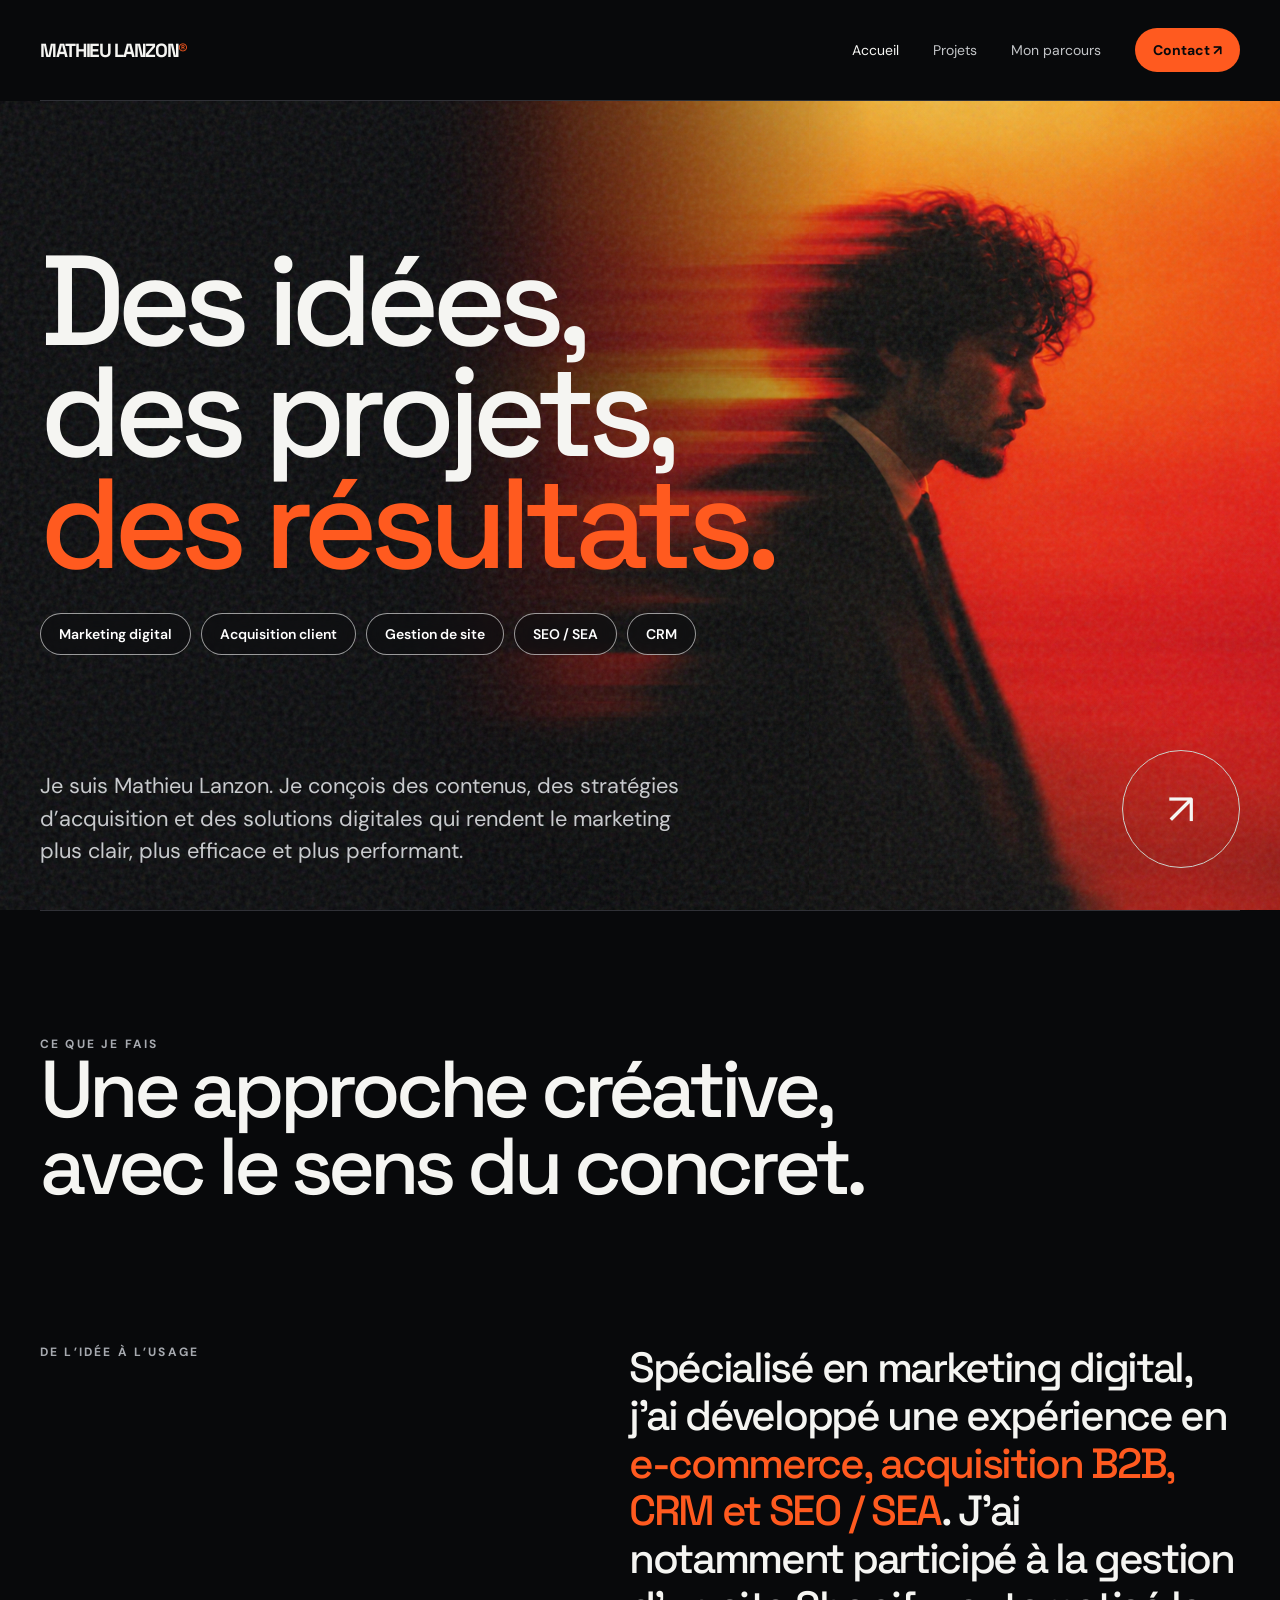
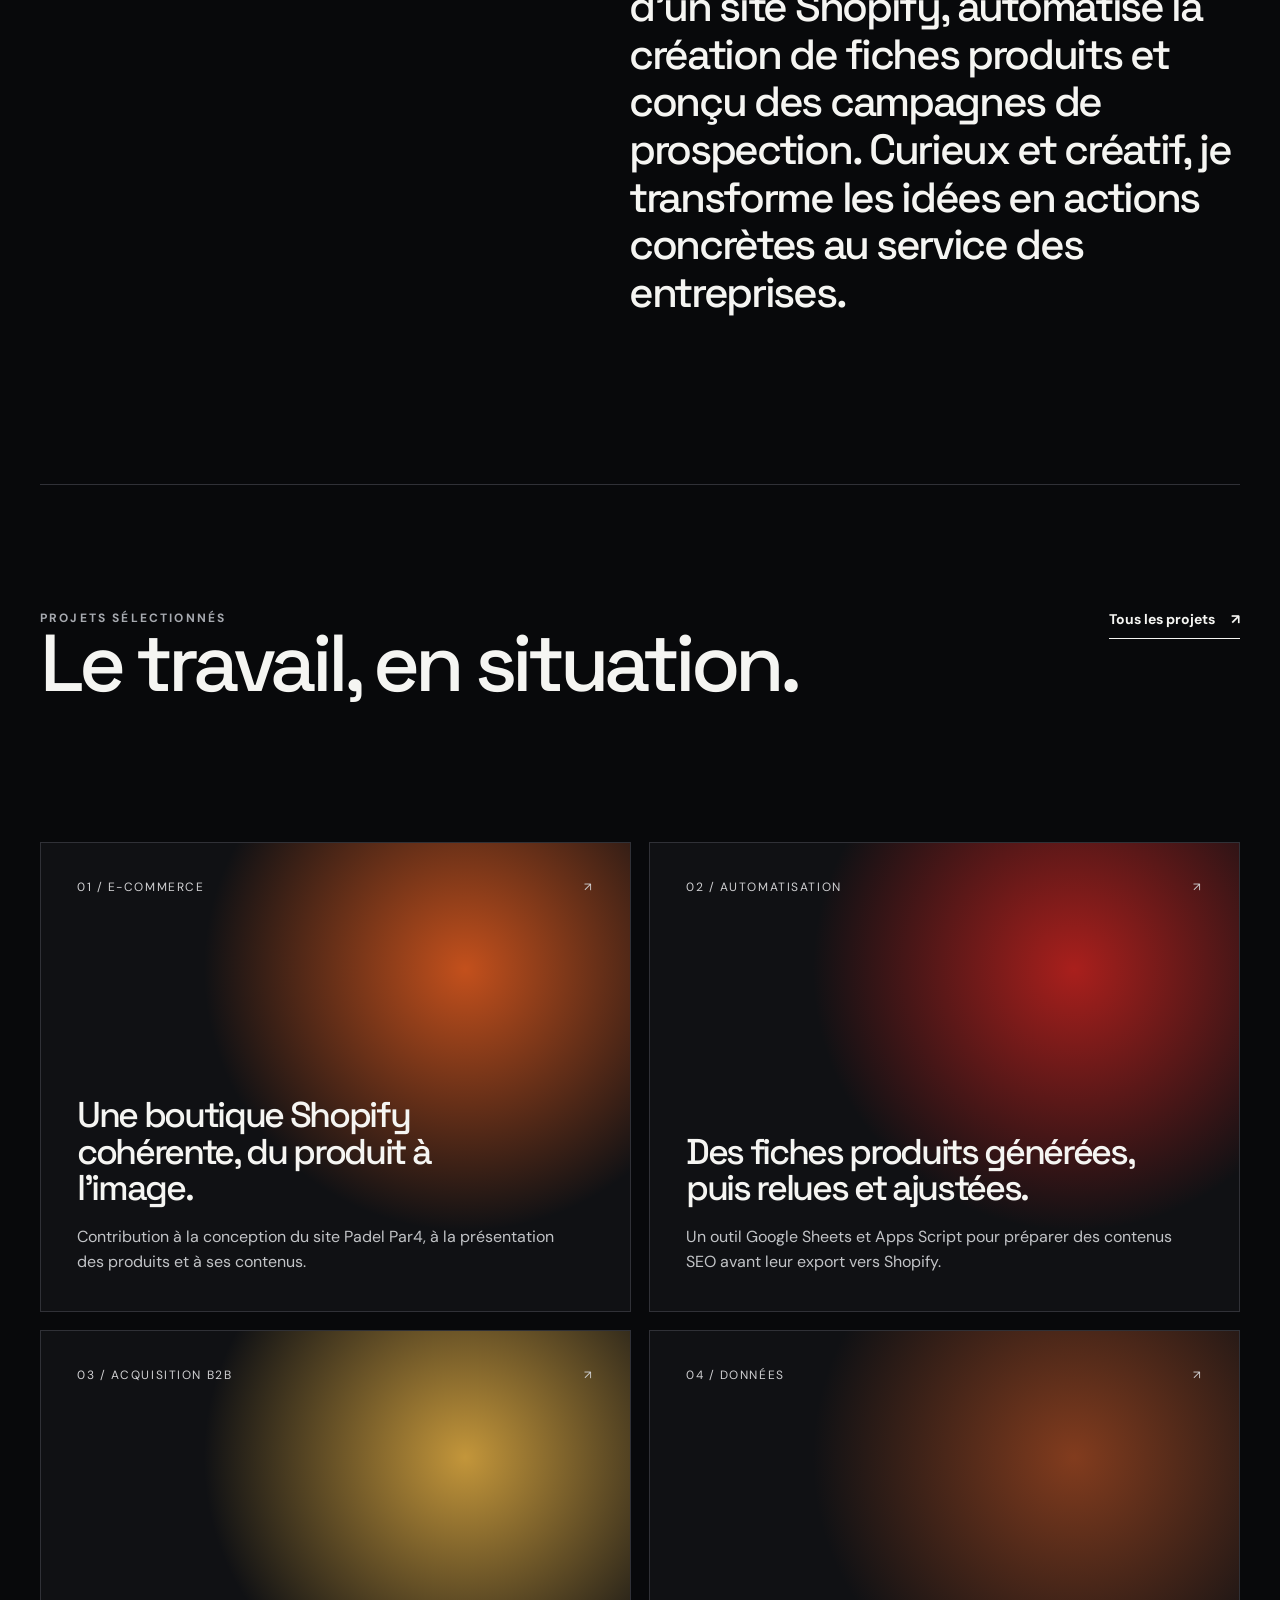
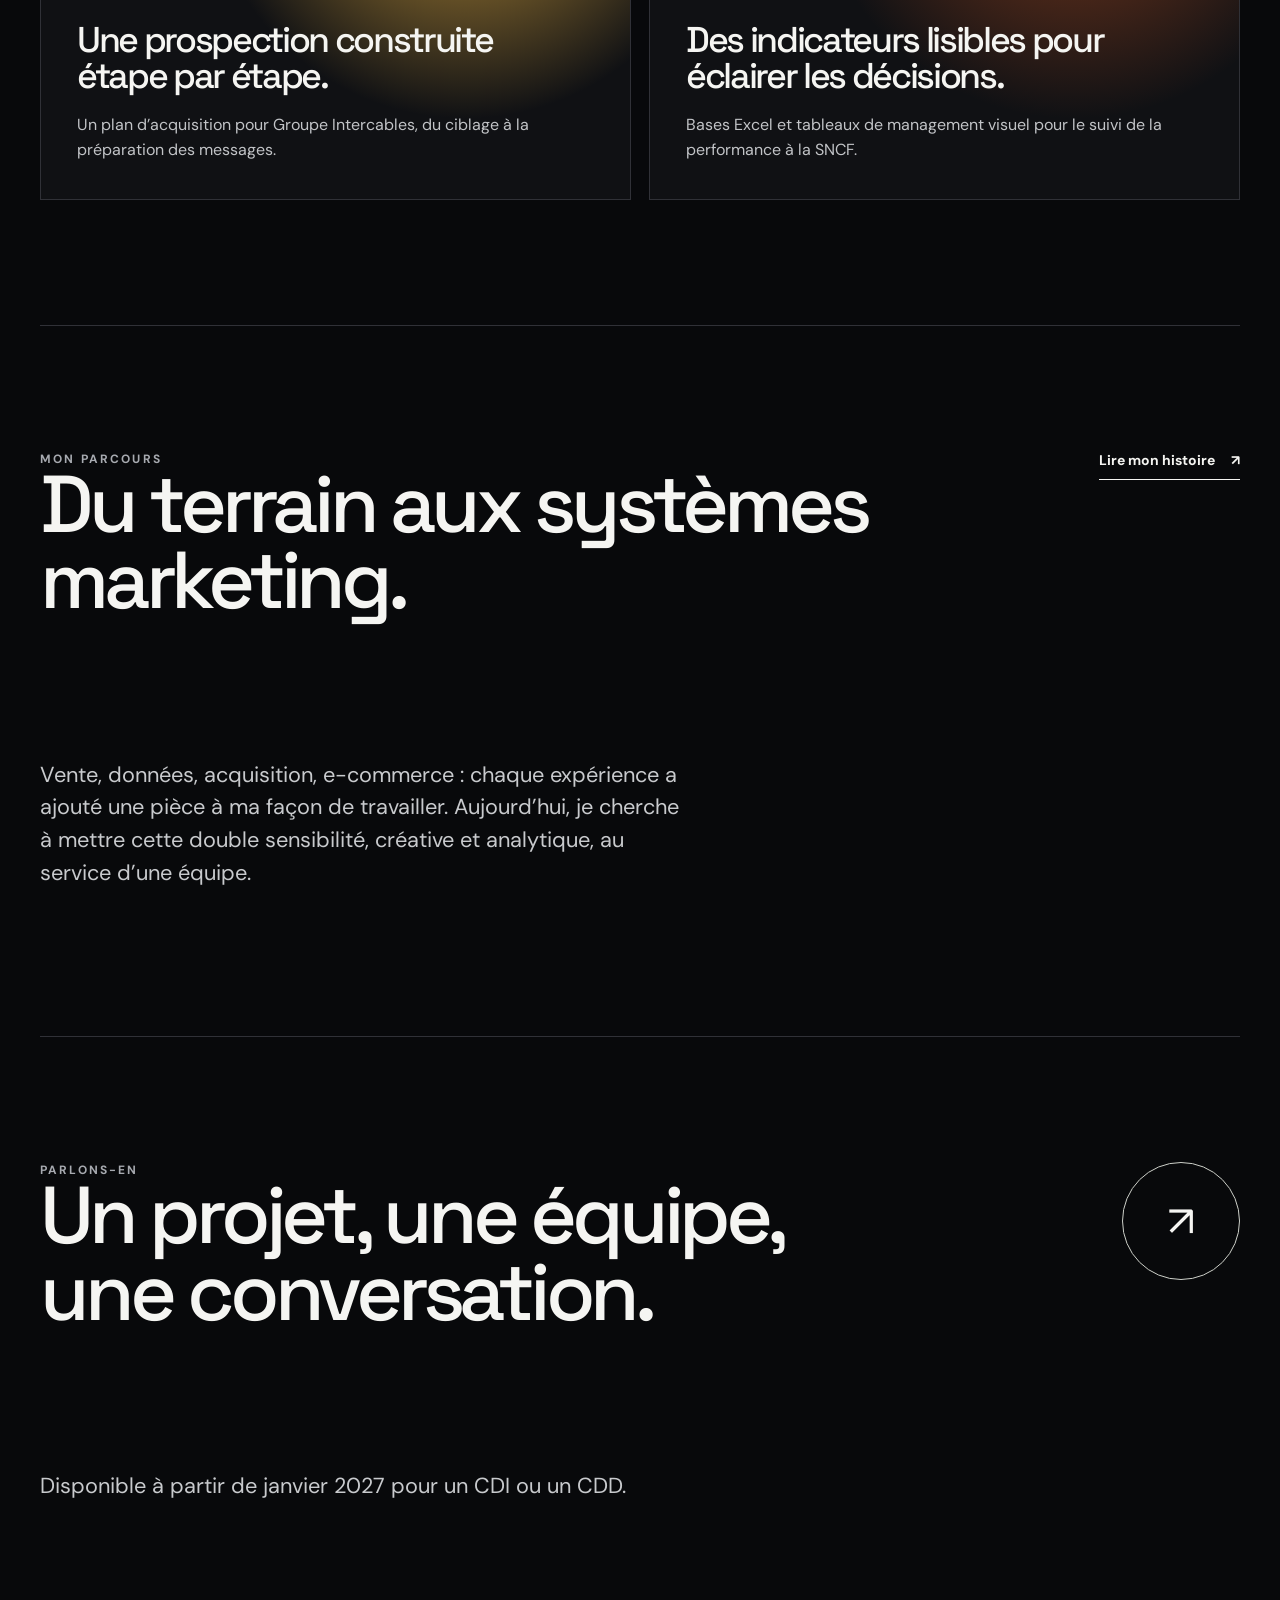
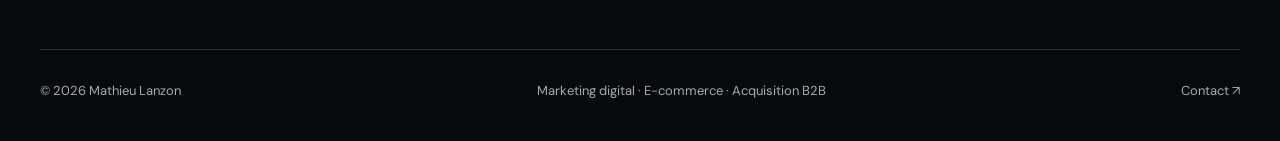
==== index.html @ 125dd1b0 "Publier le portfolio de Mathieu Lanzon" ====
<!doctype html><html lang="fr"><head><meta charset="utf-8"><meta name="viewport" content="width=device-width,initial-scale=1"><meta name="theme-color" content="#08090b"><meta name="description" content="Mathieu Lanzon — marketing digital, e-commerce, acquisition B2B et analyse de données."><title>Mathieu Lanzon — Marketing digital & e-commerce</title><link rel="icon" href="data:image/svg+xml,%3Csvg xmlns='http://www.w3.org/2000/svg' viewBox='0 0 64 64'%3E%3Crect width='64' height='64' rx='13' fill='%2308090b'/%3E%3Cpath d='M12 46V18h8l12 18 12-18h8v28h-8V30L32 47 20 30v16z' fill='%23ff5a1f'/%3E%3C/svg%3E"><link rel="stylesheet" href="styles.css" defer></head><body><a class="skip" href="#main">Aller au contenu</a><header class="site-header wrap"><a class="brand" href="index.html">MATHIEU LANZON<b>®</b></a><button class="menu-toggle" aria-controls="navigation" aria-expanded="false">Menu</button><nav class="nav" id="navigation" aria-label="Navigation principale"><a href="index.html" aria-current="page">Accueil</a><a href="projets.html">Projets</a><a href="parcours.html">Mon parcours</a><a class="nav-contact" href="contact.html">Contact ↗</a></nav></header><main id="main"><section class="hero"><div class="wrap hero-content"><h1>Des idées,<br>des projets,<br><em>des résultats.</em></h1><div class="skill-pills" aria-label="Compétences"><span>Marketing digital</span><span>Acquisition client</span><span>Gestion de site</span><span>SEO / SEA</span><span>CRM</span></div><div class="hero-bottom"><p class="lead">Je suis Mathieu Lanzon. Je conçois des contenus, des stratégies d’acquisition et des solutions digitales qui rendent le marketing plus clair, plus efficace et plus performant.</p><a class="round-link" href="projets.html" aria-label="Découvrir mes projets">↗</a></div></div></section><section class="section wrap"><div class="section-top"><div><div class="eyebrow">Ce que je fais</div><h2>Une approche créative, avec le sens du concret.</h2></div></div><div class="statement"><div class="micro">De l’idée à l’usage</div><p>Spécialisé en marketing digital, j’ai développé une expérience en <strong>e-commerce, acquisition B2B, CRM et SEO / SEA</strong>. J’ai notamment participé à la gestion d’un site Shopify, automatisé la création de fiches produits et conçu des campagnes de prospection. Curieux et créatif, je transforme les idées en actions concrètes au service des entreprises.</p></div></section><section class="section wrap"><div class="section-top"><div><div class="eyebrow">Projets sélectionnés</div><h2>Le travail, en situation.</h2></div><a class="text-link" href="projets.html">Tous les projets <span>↗</span></a></div><div class="card-grid"><a class="project-card" style="--glow:#ff651f" href="projets.html#shopify"><div class="card-meta"><span>01 / E-commerce</span><span class="card-arrow">↗</span></div><div><h3>Une boutique Shopify cohérente, du produit à l’image.</h3><p>Contribution à la conception du site Padel Par4, à la présentation des produits et à ses contenus.</p></div></a><a class="project-card" style="--glow:#dc241f" href="projets.html#automatisation"><div class="card-meta"><span>02 / Automatisation</span><span class="card-arrow">↗</span></div><div><h3>Des fiches produits générées, puis relues et ajustées.</h3><p>Un outil Google Sheets et Apps Script pour préparer des contenus SEO avant leur export vers Shopify.</p></div></a><a class="project-card" style="--glow:#ffc247" href="projets.html#acquisition"><div class="card-meta"><span>03 / Acquisition B2B</span><span class="card-arrow">↗</span></div><div><h3>Une prospection construite étape par étape.</h3><p>Un plan d’acquisition pour Groupe Intercables, du ciblage à la préparation des messages.</p></div></a><a class="project-card" style="--glow:#a84a21" href="projets.html#donnees"><div class="card-meta"><span>04 / Données</span><span class="card-arrow">↗</span></div><div><h3>Des indicateurs lisibles pour éclairer les décisions.</h3><p>Bases Excel et tableaux de management visuel pour le suivi de la performance à la SNCF.</p></div></a></div></section><section class="section wrap"><div class="section-top"><div><div class="eyebrow">Mon parcours</div><h2>Du terrain aux systèmes marketing.</h2></div><a class="text-link" href="parcours.html">Lire mon histoire <span>↗</span></a></div><p class="lead">Vente, données, acquisition, e-commerce : chaque expérience a ajouté une pièce à ma façon de travailler. Aujourd’hui, je cherche à mettre cette double sensibilité, créative et analytique, au service d’une équipe.</p></section><section class="section wrap"><div class="section-top"><div><div class="eyebrow">Parlons-en</div><h2>Un projet, une équipe, une conversation.</h2></div><a class="round-link" href="contact.html" aria-label="Aller à la page contact">↗</a></div><p class="lead">Disponible à partir de janvier 2027 pour un CDI ou un CDD.</p></section></main><footer class="footer wrap"><span>© 2026 Mathieu Lanzon</span><span>Marketing digital · E-commerce · Acquisition B2B</span><a href="contact.html">Contact ↗</a></footer><script src="site.js" defer></script></body></html>
---- styles.css ----
@import url('https://fonts.googleapis.com/css2?family=DM+Sans:wght@400;500;600;700&family=Space+Grotesk:wght@400;500;600;700&display=swap');
:root{color-scheme:dark;--bg:#08090b;--ink:#f5f5f2;--muted:#a7aab0;--line:#303137;--accent:#ff5a1f;font-family:'DM Sans',Arial,sans-serif}*{box-sizing:border-box}html{scroll-behavior:smooth}body{margin:0;background:var(--bg);color:var(--ink);font-size:16px}a{color:inherit;text-decoration:none}button{font:inherit}img{max-width:100%}.wrap{width:min(1320px,calc(100% - 80px));margin:auto}.site-header{position:relative;z-index:3;display:flex;align-items:center;justify-content:space-between;gap:24px;padding:28px 0;border-bottom:1px solid var(--line)}.brand{font:700 19px 'Space Grotesk',sans-serif;letter-spacing:-.07em}.brand b{color:var(--accent)}.nav{display:flex;align-items:center;gap:34px}.nav a{color:#c3c5c8;font-size:14px}.nav a:hover,.nav a[aria-current=page]{color:var(--ink)}.nav .nav-contact{color:var(--bg);background:var(--accent);padding:13px 18px;border-radius:100px;font-weight:700}.menu-toggle{display:none;background:none;color:var(--ink);border:1px solid var(--line);padding:9px 12px;border-radius:100px}.eyebrow,.micro{font-size:12px;letter-spacing:.18em;text-transform:uppercase;color:var(--muted);font-weight:700}.eyebrow span{color:var(--accent)}h1,h2,h3,p{margin-top:0}h1,h2,h3{font-family:'Space Grotesk',sans-serif;letter-spacing:-.065em}h1{font-size:clamp(4.4rem,10vw,10rem);line-height:.87;font-weight:500}h2{font-size:clamp(3.1rem,6.3vw,6.7rem);line-height:.95;font-weight:500}h3{font-size:clamp(1.8rem,2.8vw,3rem);line-height:1.02;font-weight:500}.lead{font-size:clamp(1.1rem,1.7vw,1.4rem);line-height:1.5;color:#c8cacd;max-width:640px}.hero{position:relative;overflow:hidden;min-height:760px;padding:100px 0 42px}.hero::before,.art::before{content:'';position:absolute;inset:0;background:radial-gradient(ellipse at 78% 32%,#ffbf4d 0%,#ff5a1f 13%,#7b1717 29%,transparent 58%),radial-gradient(ellipse at 67% 64%,#ff3b16 0%,#9f2021 12%,transparent 40%),#101417;filter:saturate(.95)}.hero::after,.art::after{content:'';position:absolute;inset:0;opacity:.23;pointer-events:none;background-image:url("data:image/svg+xml,%3Csvg viewBox='0 0 180 180' xmlns='http://www.w3.org/2000/svg'%3E%3Cfilter id='n'%3E%3CfeTurbulence type='fractalNoise' baseFrequency='.85' numOctaves='3' stitchTiles='stitch'/%3E%3C/filter%3E%3Crect width='100%25' height='100%25' filter='url(%23n)' opacity='.6'/%3E%3C/svg%3E")}.hero::before{inset:0 0 0 32%;background-image:linear-gradient(90deg,rgba(8,9,11,.98) 0%,rgba(8,9,11,.72) 18%,rgba(8,9,11,.08) 53%,rgba(8,9,11,.06) 100%),url("hero-portrait.png");background-size:cover;background-position:center center;filter:saturate(1.04) contrast(1.03);mask-image:linear-gradient(to right,transparent 0%,#000 18%)}.hero-content{position:relative;z-index:1}.hero h1{max-width:1050px;margin:44px 0 42px}.hero h1 em,.page-hero h1 em{font-style:normal;color:var(--accent)}.hero-bottom{display:flex;align-items:end;justify-content:space-between;gap:40px;margin-top:95px}.hero-bottom .lead{margin:0}.round-link{display:grid;place-items:center;width:118px;height:118px;flex:0 0 118px;border:1px solid #cdd0c9;border-radius:50%;font-size:43px;transition:.25s}.round-link:hover{background:var(--accent);color:#111;border-color:var(--accent);transform:rotate(-35deg)}.section{padding:125px 0;border-top:1px solid var(--line)}.section-top{display:flex;justify-content:space-between;align-items:start;gap:40px;margin-bottom:72px}.section-top h2{max-width:870px}.text-link{display:inline-flex;align-items:center;gap:16px;font-size:14px;font-weight:700;border-bottom:1px solid var(--ink);padding-bottom:10px;white-space:nowrap}.text-link:hover{color:var(--accent);border-color:var(--accent)}.card-grid{display:grid;grid-template-columns:repeat(2,1fr);gap:18px}.project-card{border:1px solid var(--line);background:#101114;min-height:470px;display:flex;flex-direction:column;justify-content:space-between;padding:36px;overflow:hidden;position:relative;transition:border .2s,transform .2s}.project-card:hover{border-color:var(--accent);transform:translateY(-4px)}.project-card::before{content:'';position:absolute;inset:0;opacity:.75;background:radial-gradient(circle at 72% 27%,var(--glow),transparent 48%);pointer-events:none}.project-card>*{position:relative}.card-meta{display:flex;justify-content:space-between;gap:20px}.card-meta span{font-size:12px;letter-spacing:.13em;text-transform:uppercase;color:#d0d0d2}.project-card h3{max-width:470px;margin-bottom:18px}.project-card p{color:#c2c4c7;max-width:490px;line-height:1.55;margin:0}.card-arrow{font-size:24px}.statement{display:grid;grid-template-columns:1fr 1.2fr;gap:80px}.statement p{font:500 clamp(1.7rem,3.3vw,3.6rem)/1.13 'Space Grotesk',sans-serif;letter-spacing:-.055em}.statement p strong{color:var(--accent);font-weight:500}.page-hero{padding:125px 0 105px;border-bottom:1px solid var(--line)}.page-hero h1{font-size:clamp(4.1rem,9vw,9rem);max-width:1100px;margin:35px 0}.page-hero .lead{margin:0}.case{display:grid;grid-template-columns:300px 1fr;gap:70px;padding:105px 0;border-bottom:1px solid var(--line)}.case:last-of-type{border-bottom:0}.case-index{position:sticky;top:40px;height:max-content}.case-index .micro{display:block;margin-bottom:20px}.case-index a{color:var(--accent);font-weight:700}.case-body h2{font-size:clamp(2.8rem,5.5vw,5.8rem);max-width:900px}.case-body .lead{max-width:760px}.case-steps{display:grid;grid-template-columns:repeat(3,1fr);gap:20px;margin-top:70px}.case-steps div{border-top:1px solid #767980;padding-top:20px}.case-steps b{font-size:12px;text-transform:uppercase;letter-spacing:.14em;color:var(--accent)}.case-steps p{line-height:1.55;color:#c9cace;margin:16px 0 0}.timeline{border-top:1px solid var(--line)}.timeline-row{display:grid;grid-template-columns:160px 1fr 1.5fr;gap:35px;padding:42px 0;border-bottom:1px solid var(--line)}.timeline-row p{line-height:1.6;color:#c6c8cb;margin:0}.timeline-row h3{font-size:clamp(1.5rem,2vw,2.2rem);margin:0}.contact-panel{display:grid;grid-template-columns:1fr 1fr;gap:60px;align-items:end;padding:120px 0}.contact-panel h1{font-size:clamp(4.1rem,9vw,9rem);margin:30px 0 0}.contact-panel .lead{margin-bottom:40px}.contact-actions{display:flex;gap:12px;flex-wrap:wrap}.pill{display:inline-block;background:var(--accent);color:#0d1010;border-radius:100px;padding:18px 25px;font-weight:700}.pill:hover{background:#f0ffba}.pill.ghost{background:transparent;color:var(--ink);border:1px solid #777a7d}.contact-note{color:var(--muted);font-size:14px;line-height:1.5;margin-top:25px}.footer{border-top:1px solid var(--line);padding:32px 0 42px;display:flex;justify-content:space-between;gap:30px;font-size:13px;color:var(--muted)}.footer a:hover{color:var(--accent)}.art{height:390px;position:relative;overflow:hidden;background:#101417}.art::before{inset:0}.art-label{position:absolute;z-index:1;bottom:26px;left:30px;font:500 clamp(2rem,4vw,4rem)/1 'Space Grotesk',sans-serif;letter-spacing:-.07em}.skip{position:absolute;left:-9999px}.skip:focus{left:10px;top:10px;z-index:10;background:var(--accent);color:#111;padding:10px}@media(max-width:800px){.wrap{width:min(100% - 36px,1320px)}.site-header{padding:20px 0}.menu-toggle{display:block}.nav{display:none;position:absolute;top:69px;left:0;right:0;padding:24px;background:#131518;border:1px solid var(--line);flex-direction:column;align-items:stretch;gap:20px}.nav.open{display:flex}.hero{min-height:620px;padding:85px 0 35px}.hero::before{inset:0;opacity:.5;mask-image:linear-gradient(to bottom,#000,transparent 78%)}.hero h1{font-size:clamp(3.6rem,13vw,7rem)}.hero-bottom{margin-top:90px;align-items:center}.round-link{width:82px;height:82px;flex-basis:82px;font-size:30px}.section{padding:80px 0}.section-top,.statement,.contact-panel{display:block}.section-top h2{margin:25px 0}.card-grid{grid-template-columns:1fr}.project-card{min-height:350px}.case{display:block;padding:75px 0}.case-index{position:static;margin-bottom:30px}.case-steps{grid-template-columns:1fr;margin-top:45px}.timeline-row{grid-template-columns:1fr;gap:10px}.contact-panel{padding:85px 0}.contact-panel h1{margin-bottom:50px}.footer{flex-direction:column}.page-hero{padding:90px 0 75px}}@media(max-width:480px){.hero h1,.page-hero h1,.contact-panel h1{font-size:clamp(3.1rem,13vw,4.7rem)}.hero-bottom{display:block}.round-link{margin-top:30px}.project-card{padding:24px}.card-meta{gap:8px}.card-meta span{font-size:11px}}
.skill-pills{display:flex;flex-wrap:wrap;gap:10px;margin:-8px 0 38px;max-width:780px}.skill-pills span{display:inline-flex;align-items:center;min-height:42px;padding:10px 18px;border:1px solid rgba(255,255,255,.58);border-radius:999px;background:rgba(8,9,11,.32);backdrop-filter:blur(8px);font-size:14px;font-weight:600;color:#fff}.skill-pills span:hover{border-color:var(--accent);background:rgba(255,90,31,.18)}@media(max-width:800px){.skill-pills{margin:0 0 38px;gap:8px}.skill-pills span{min-height:38px;padding:8px 14px;font-size:13px}}
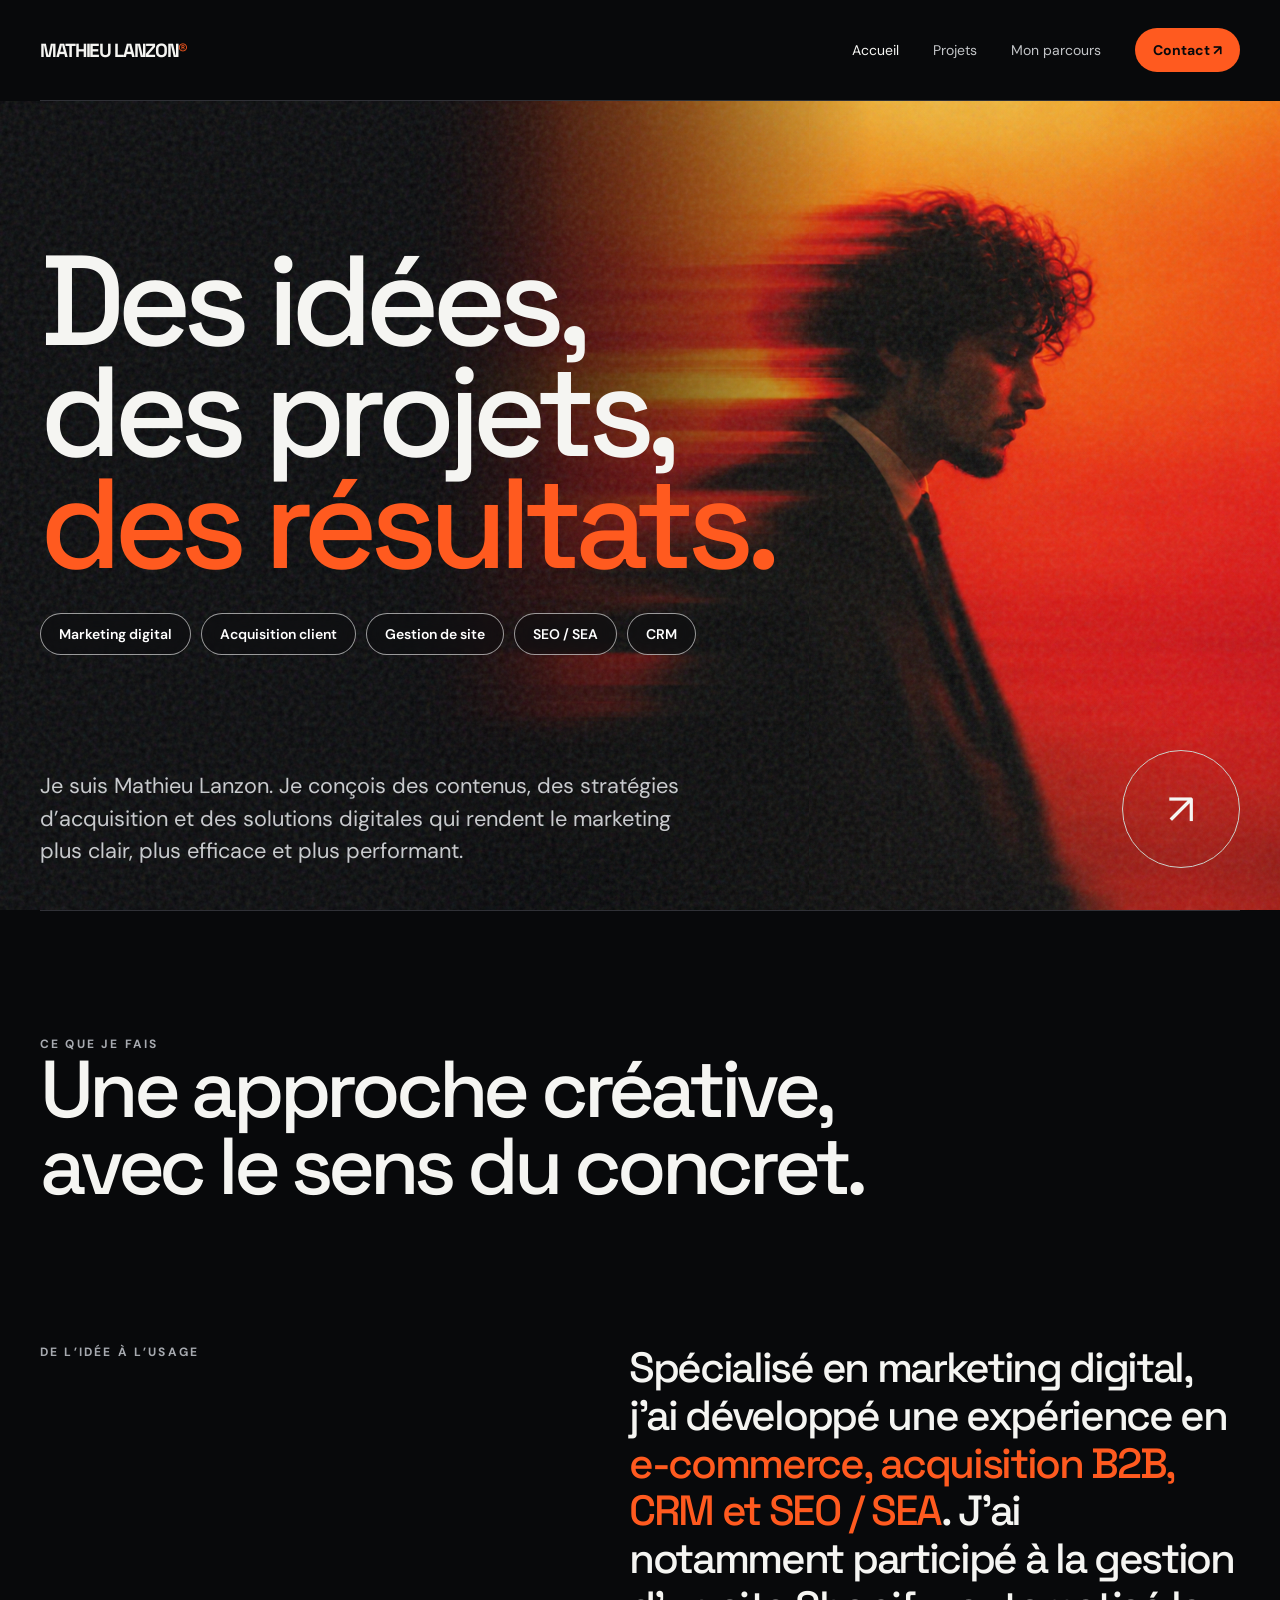
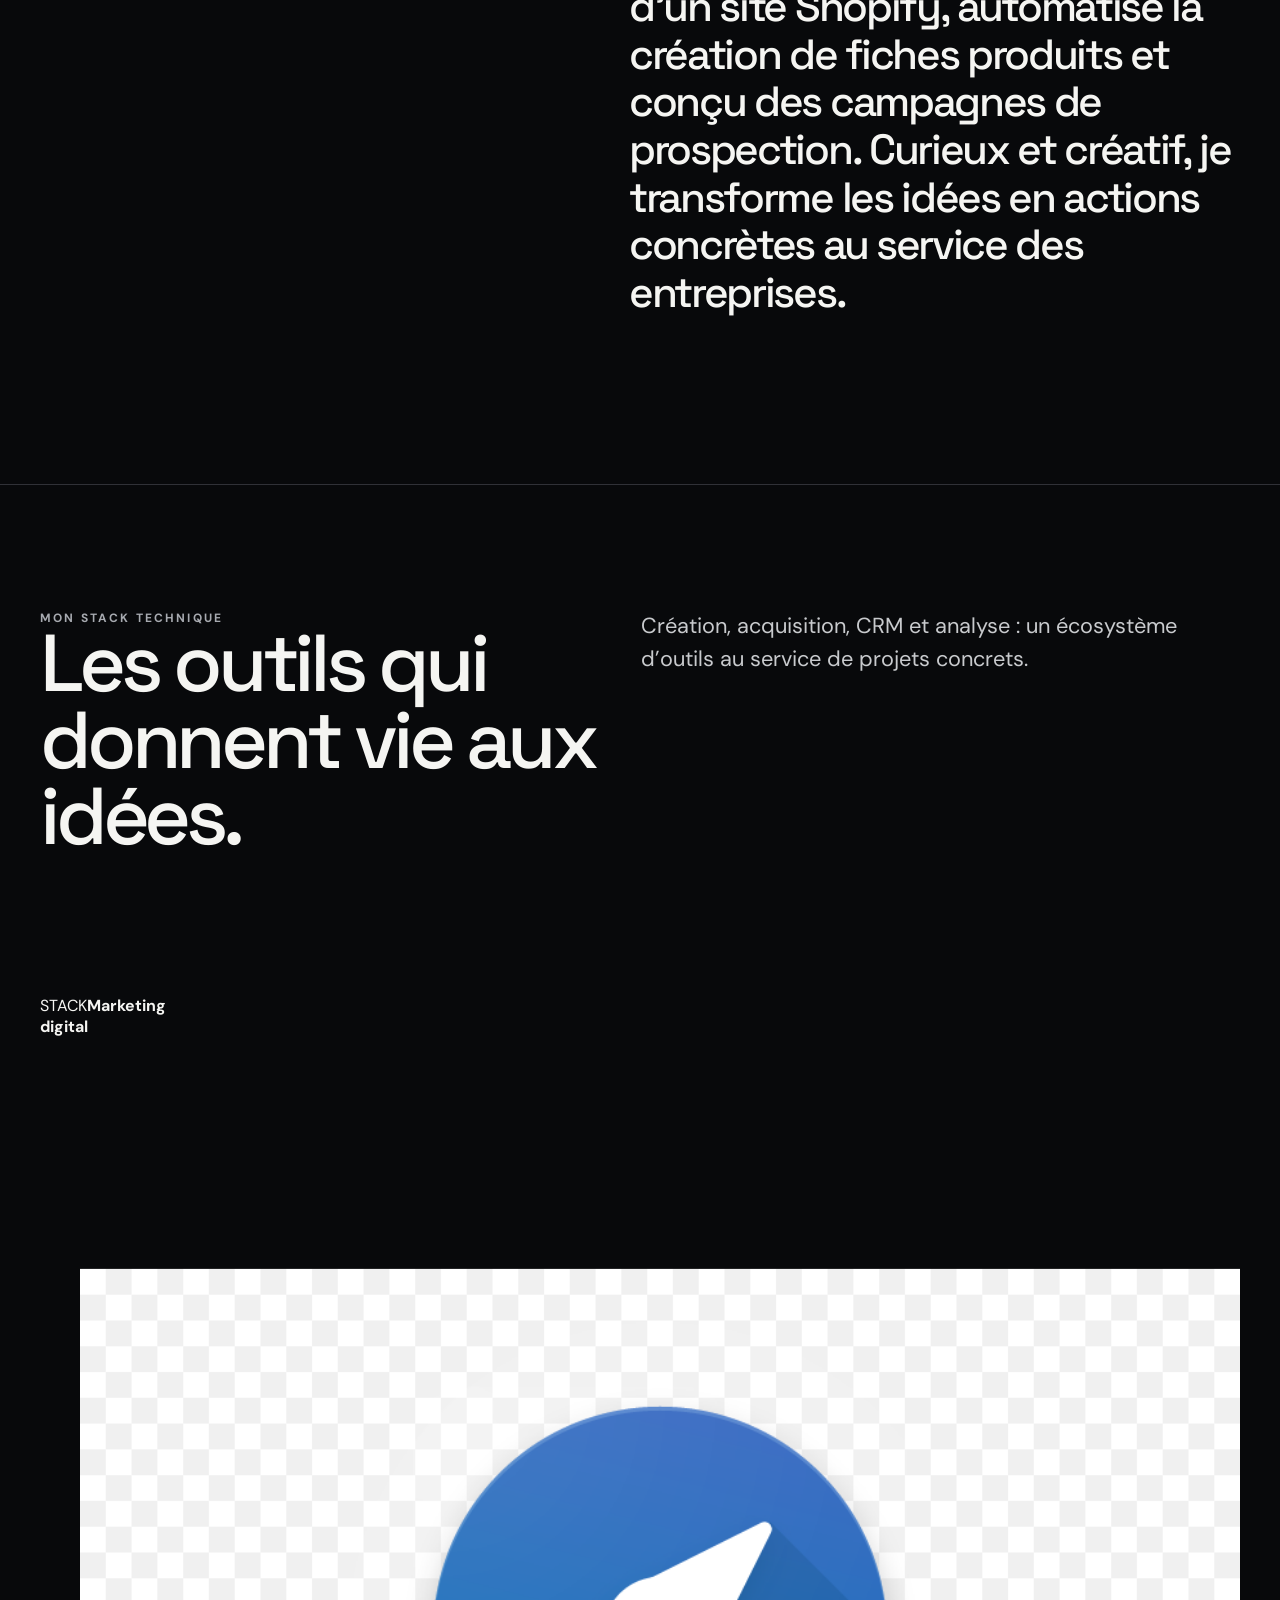
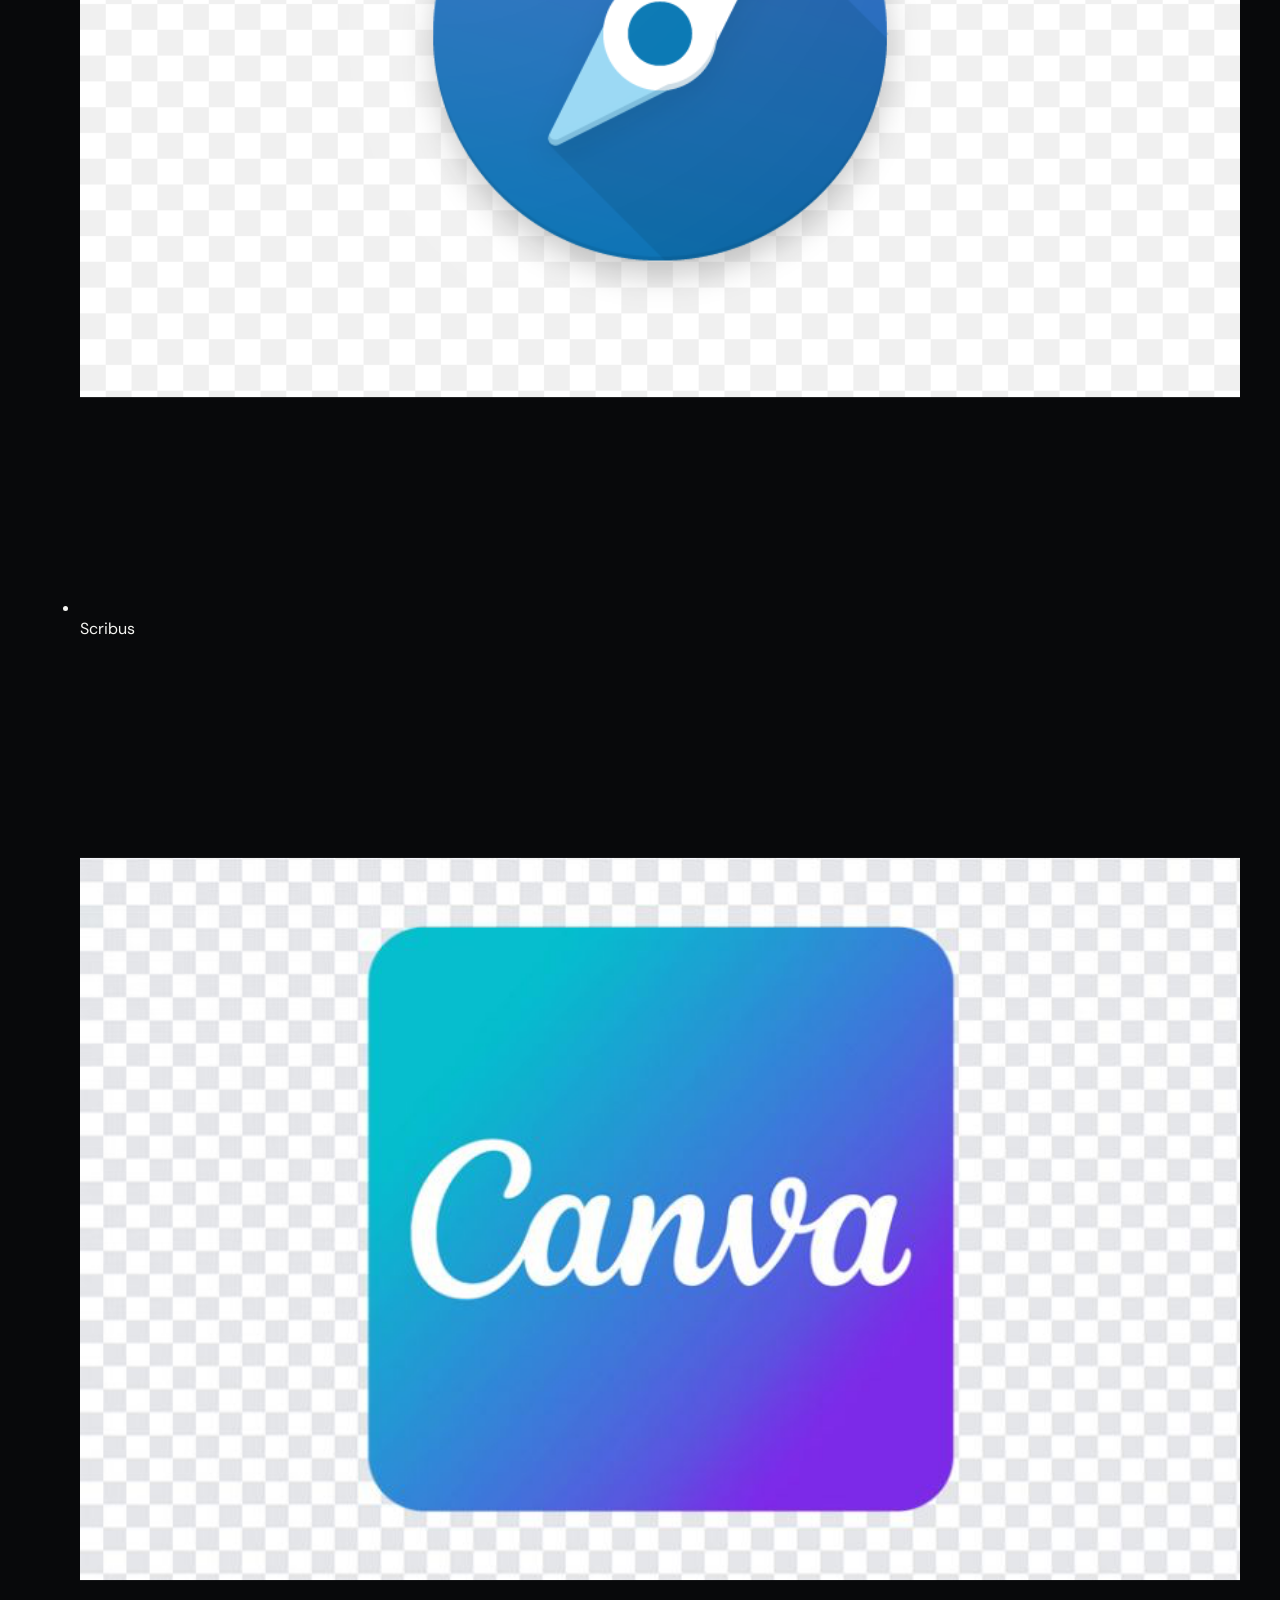
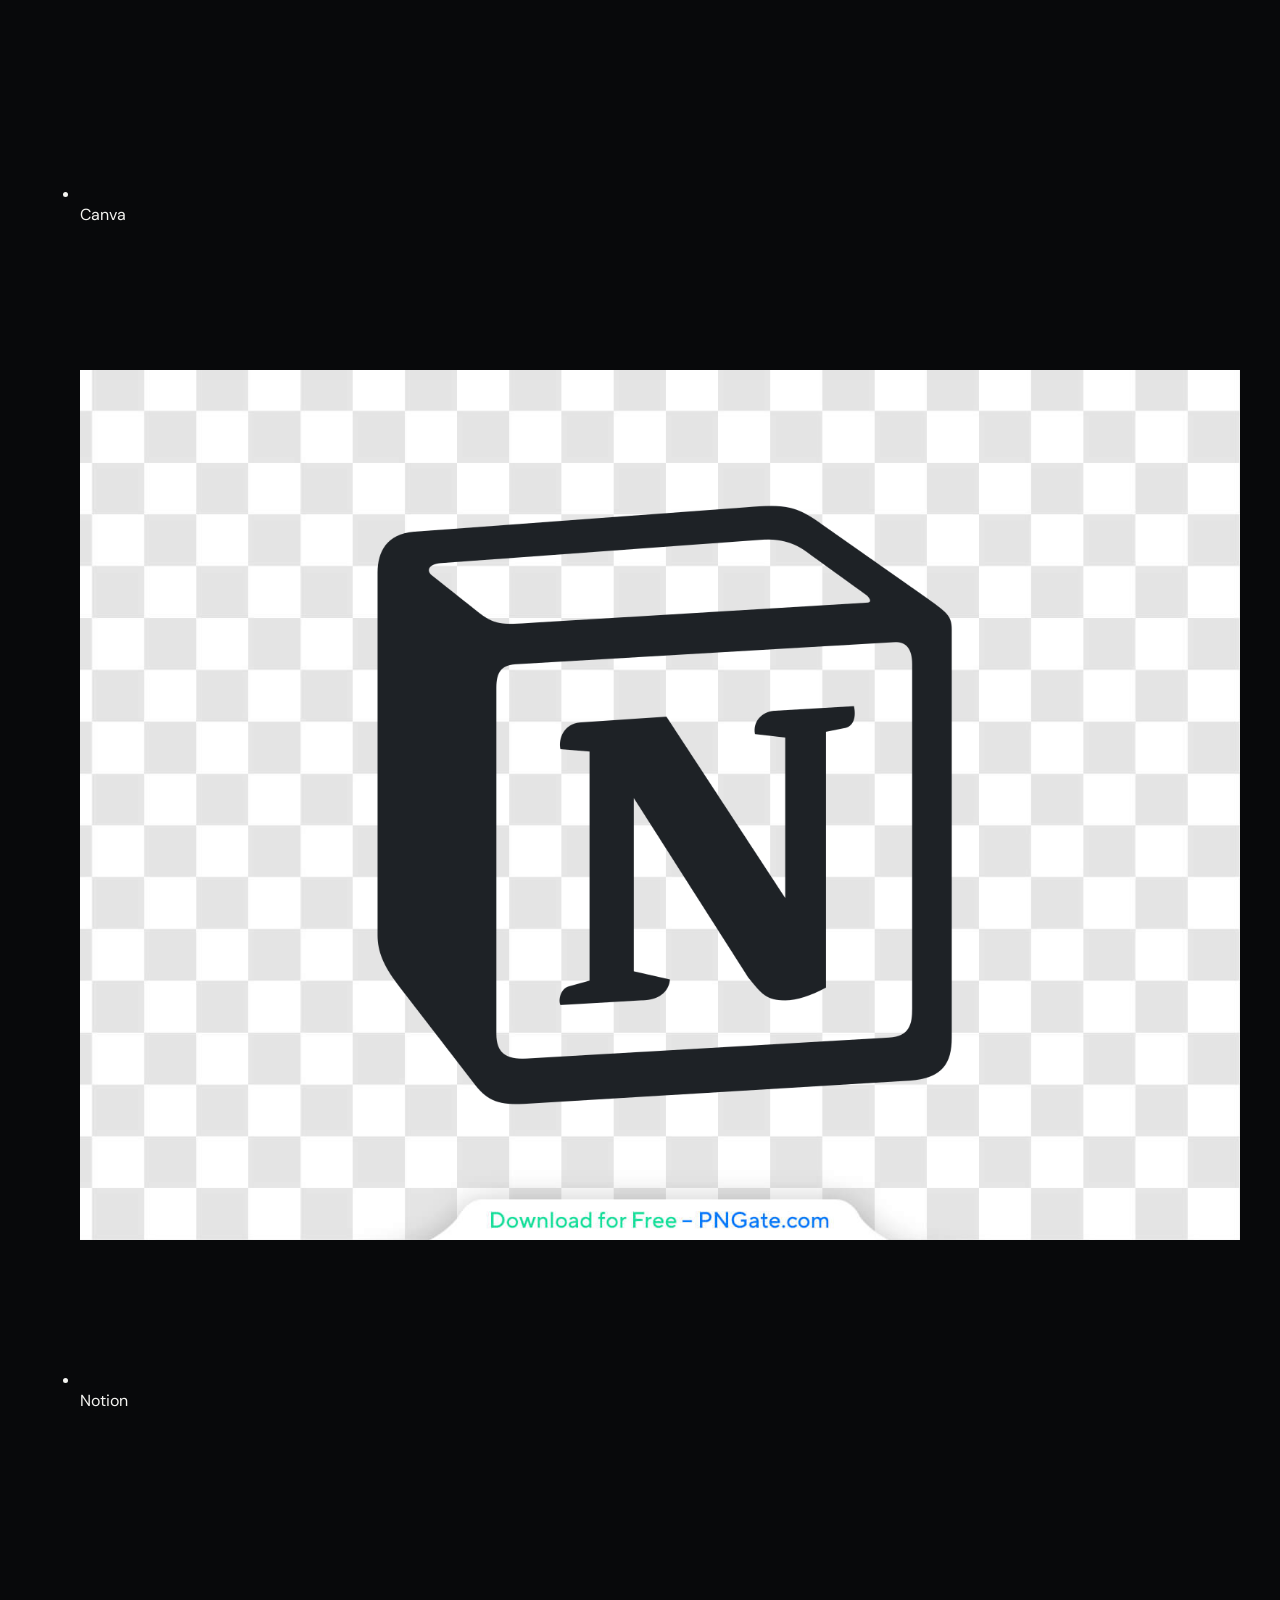
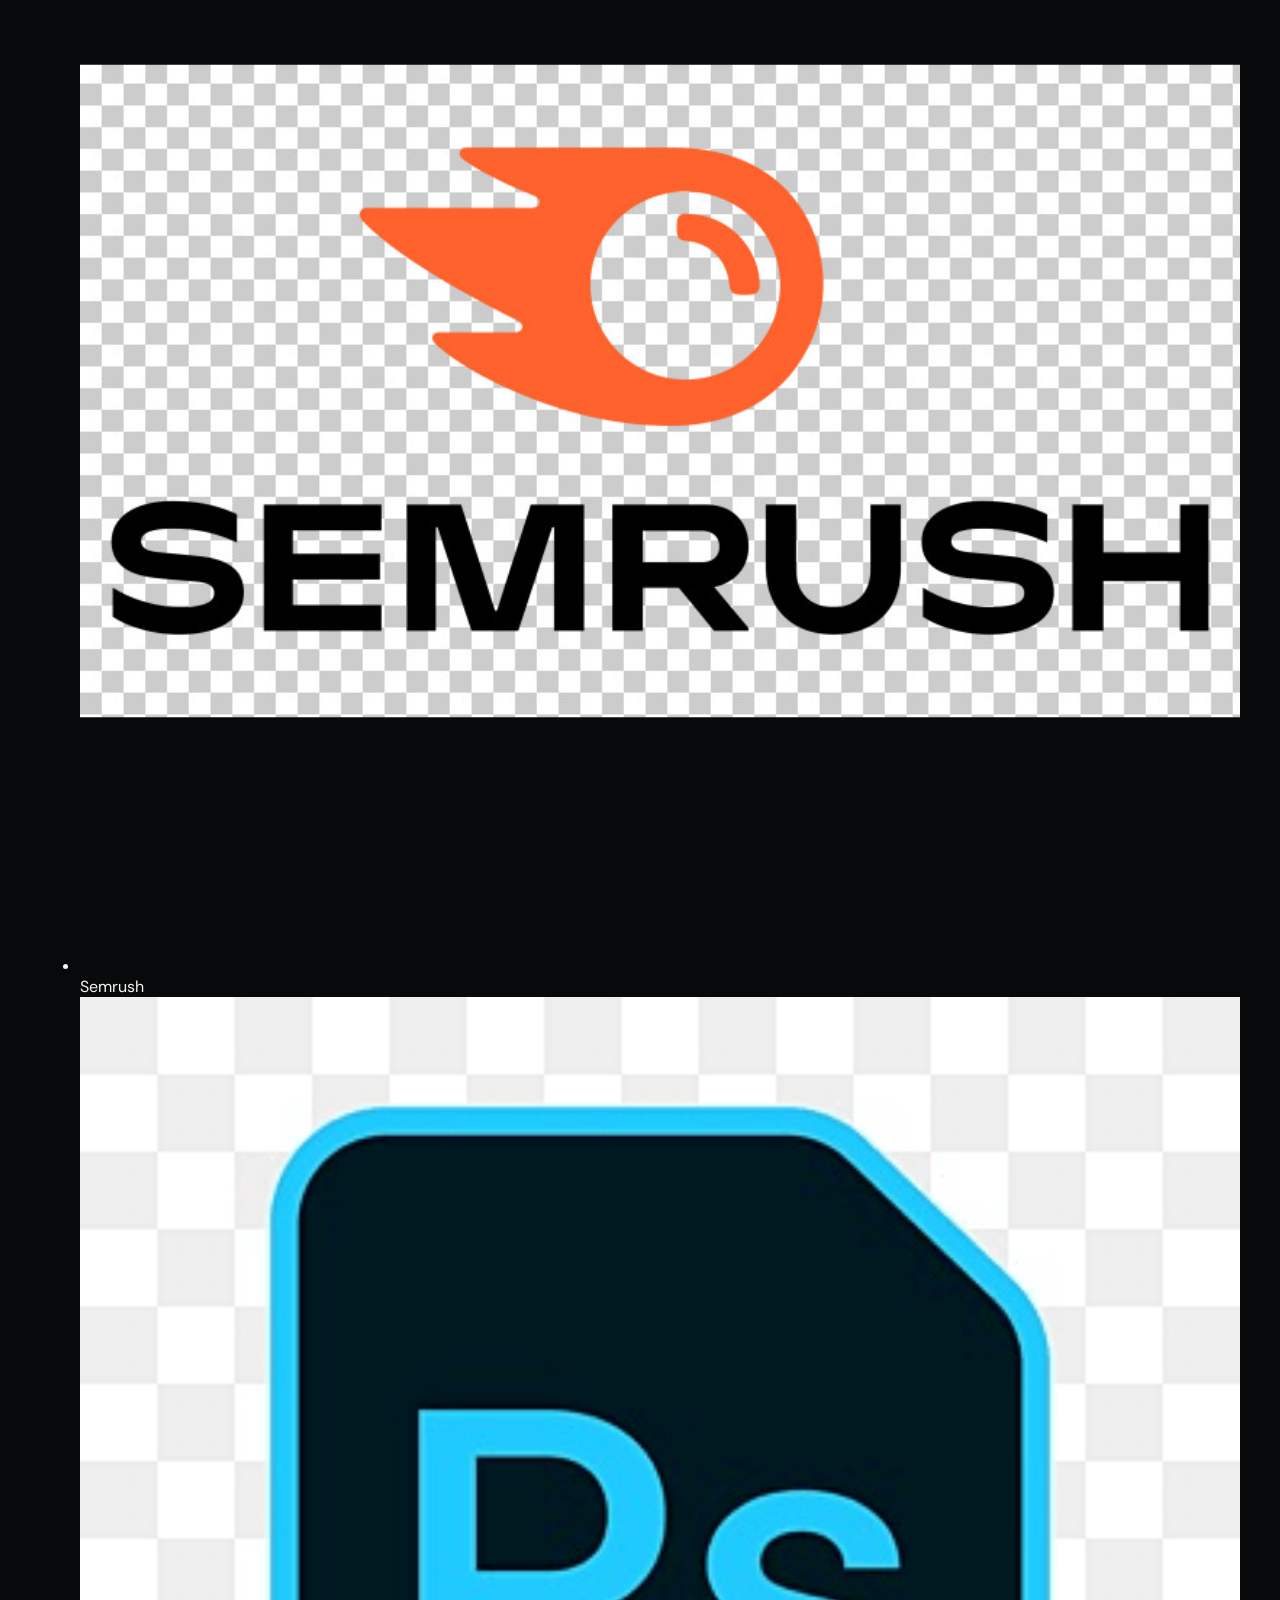
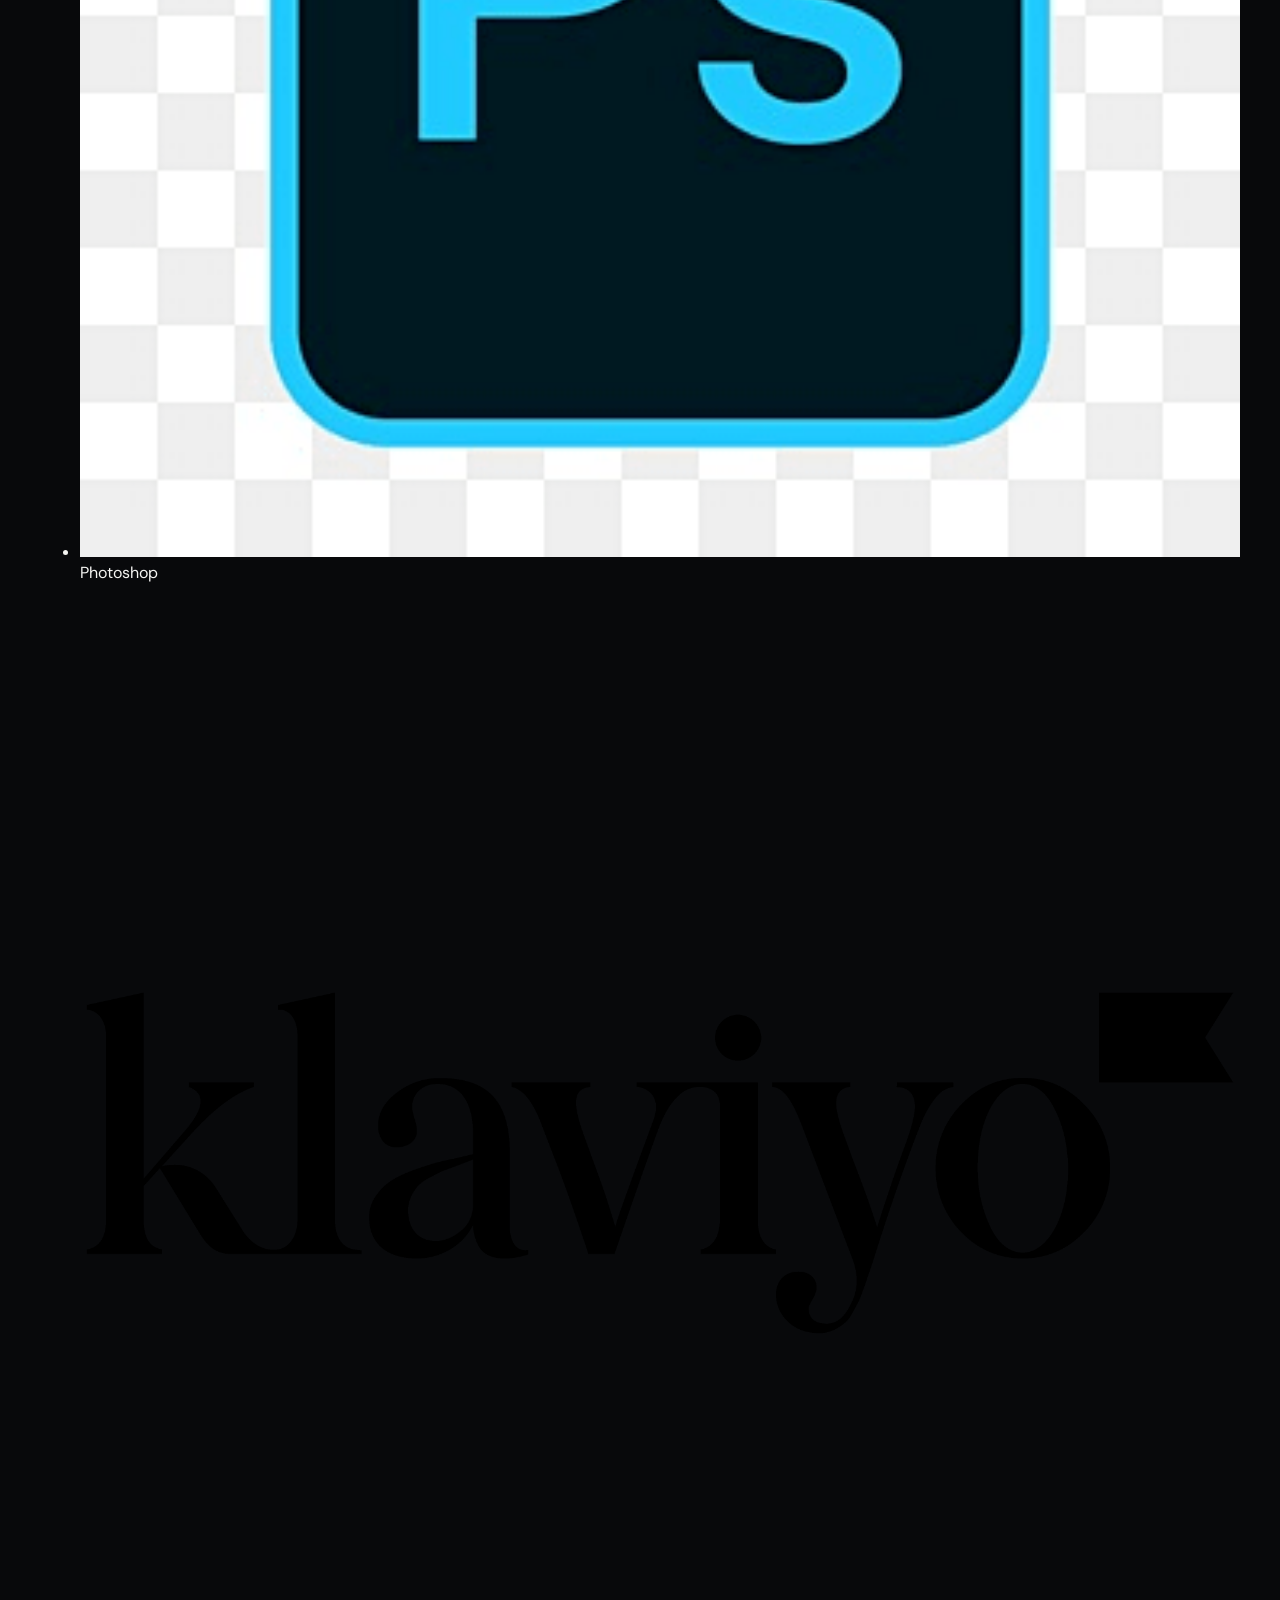
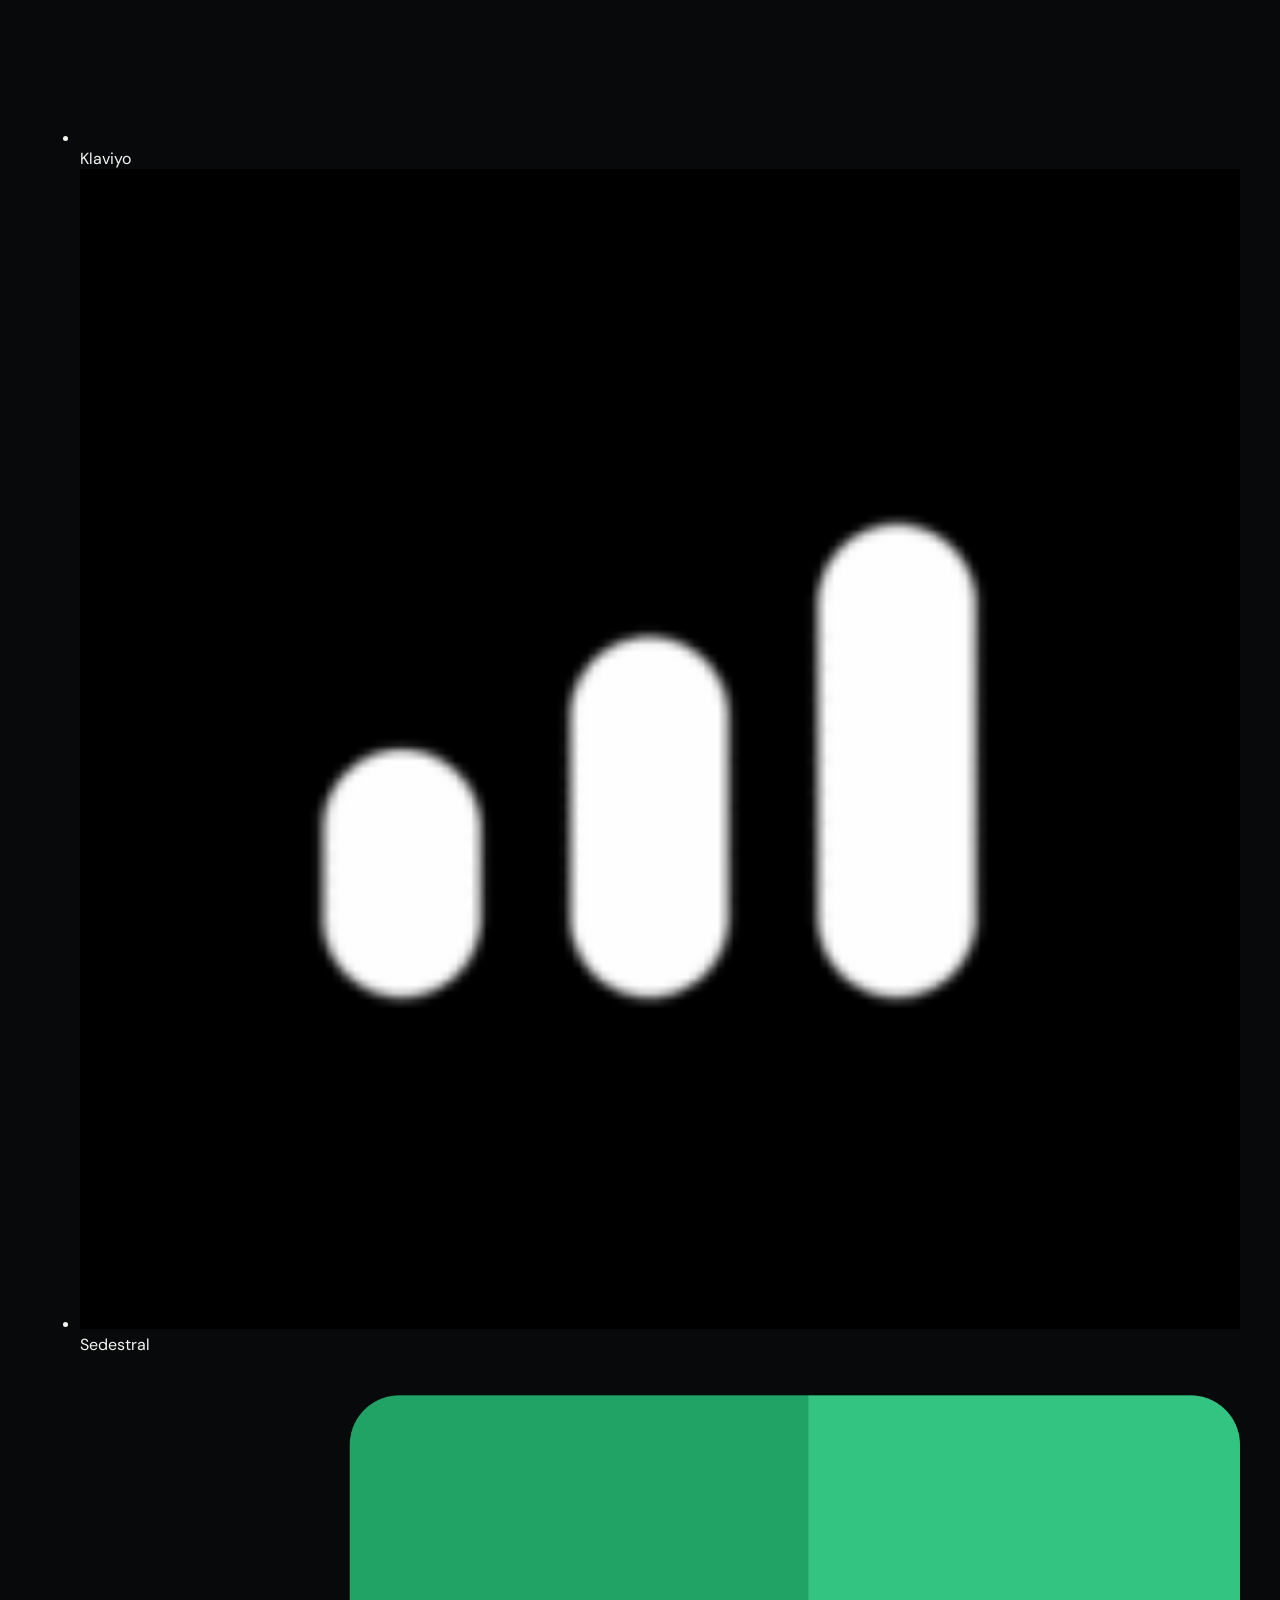
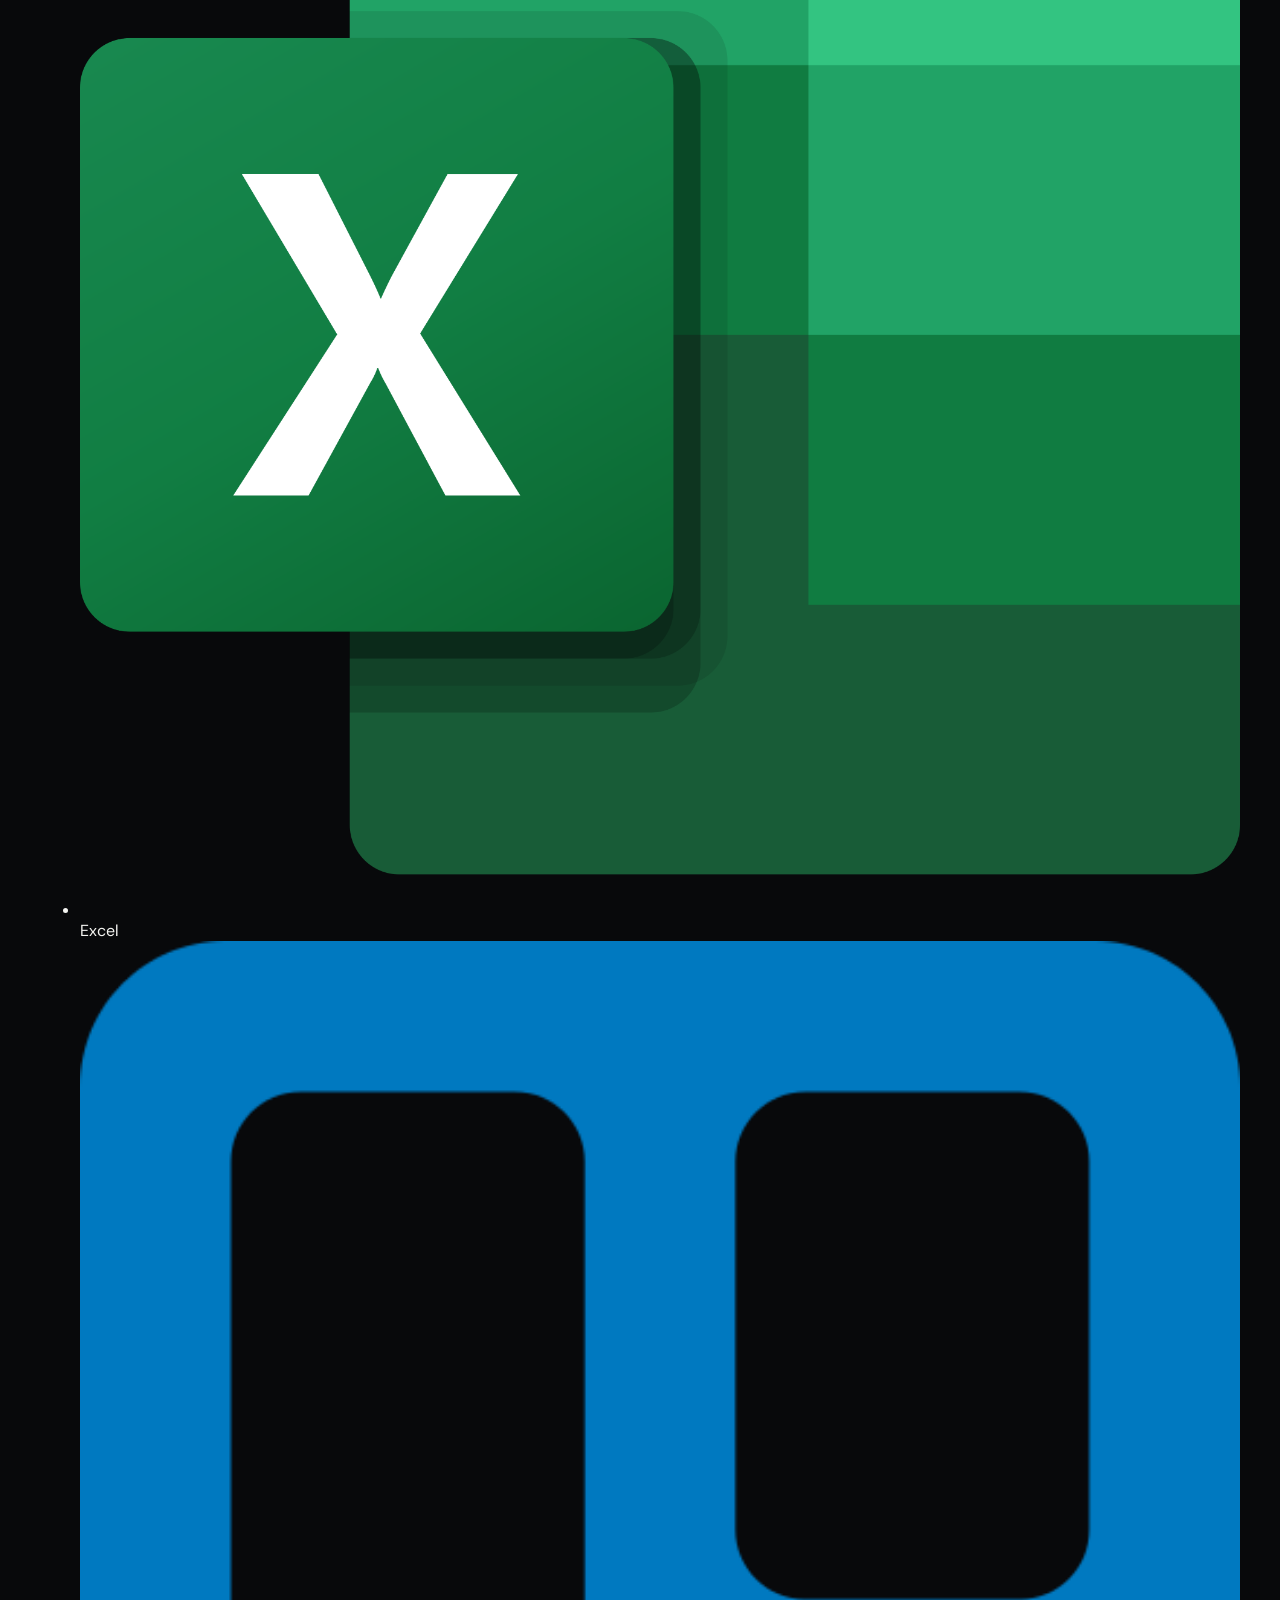
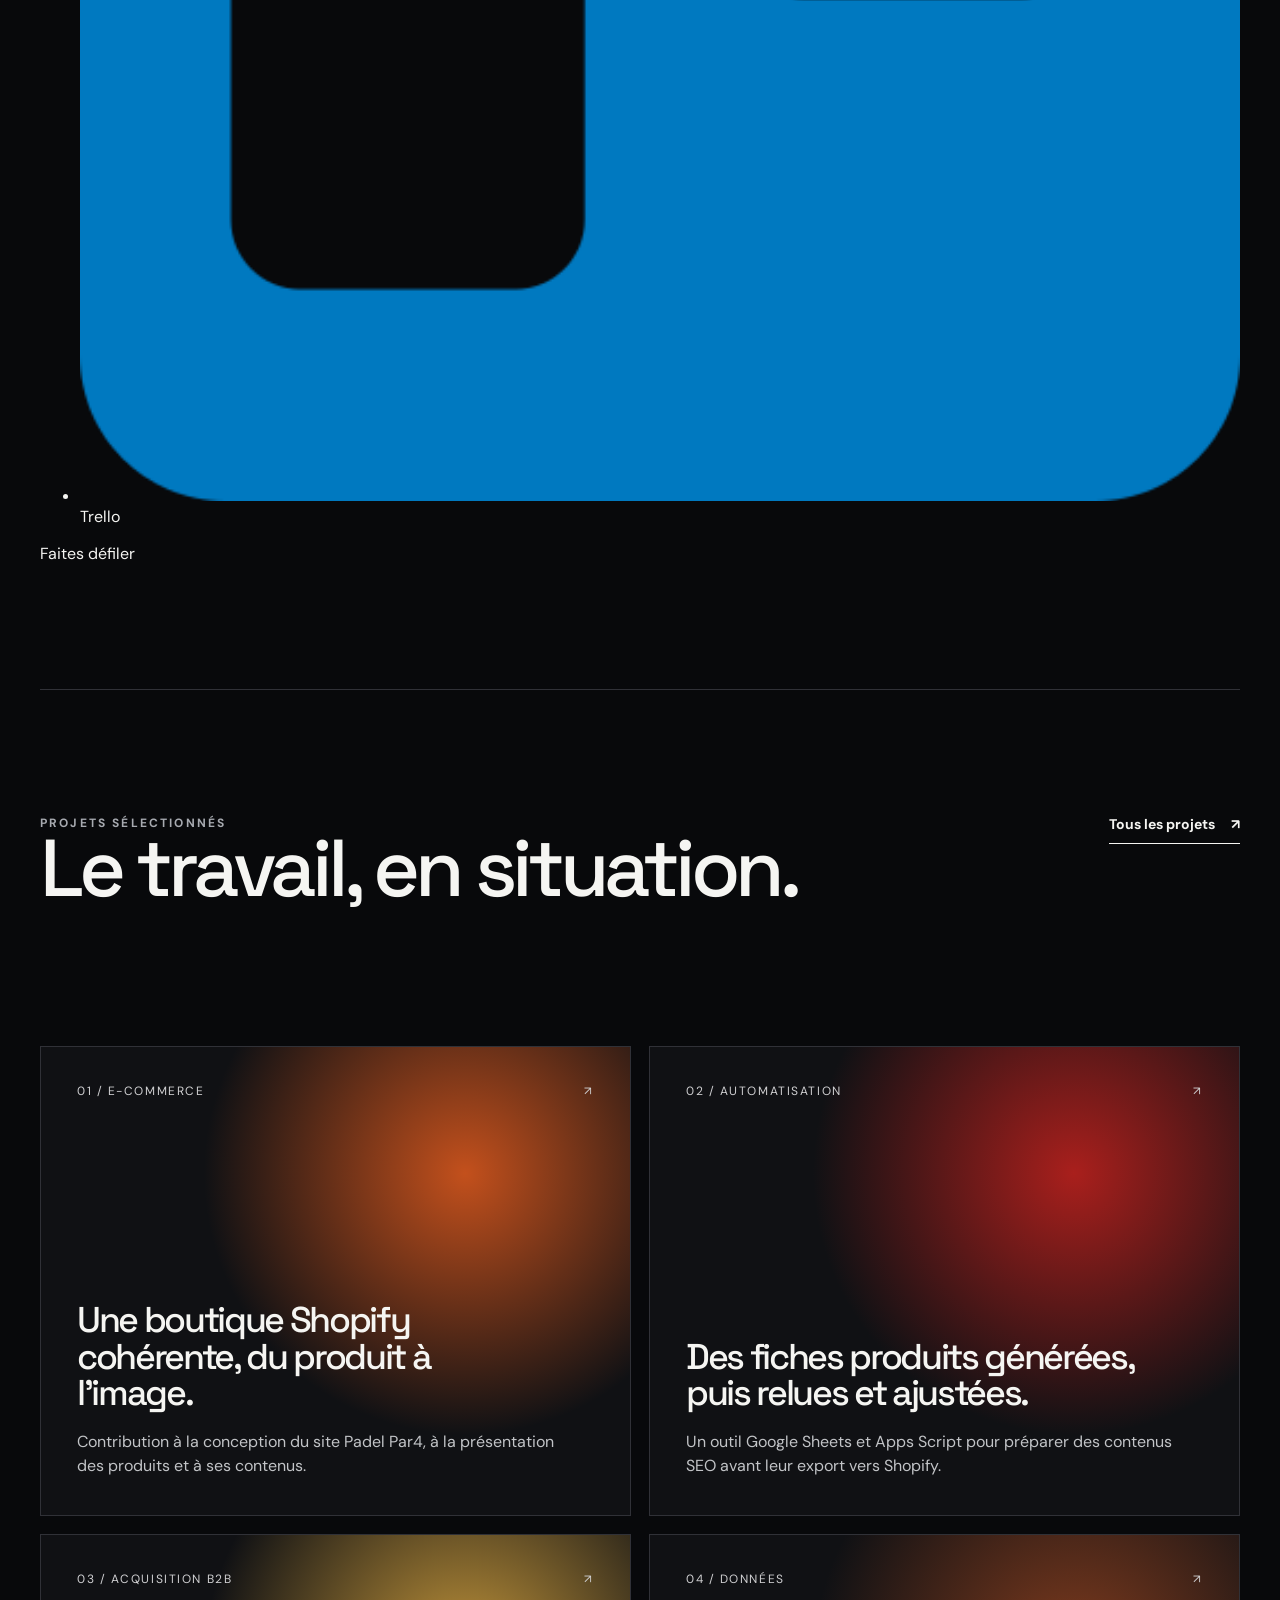
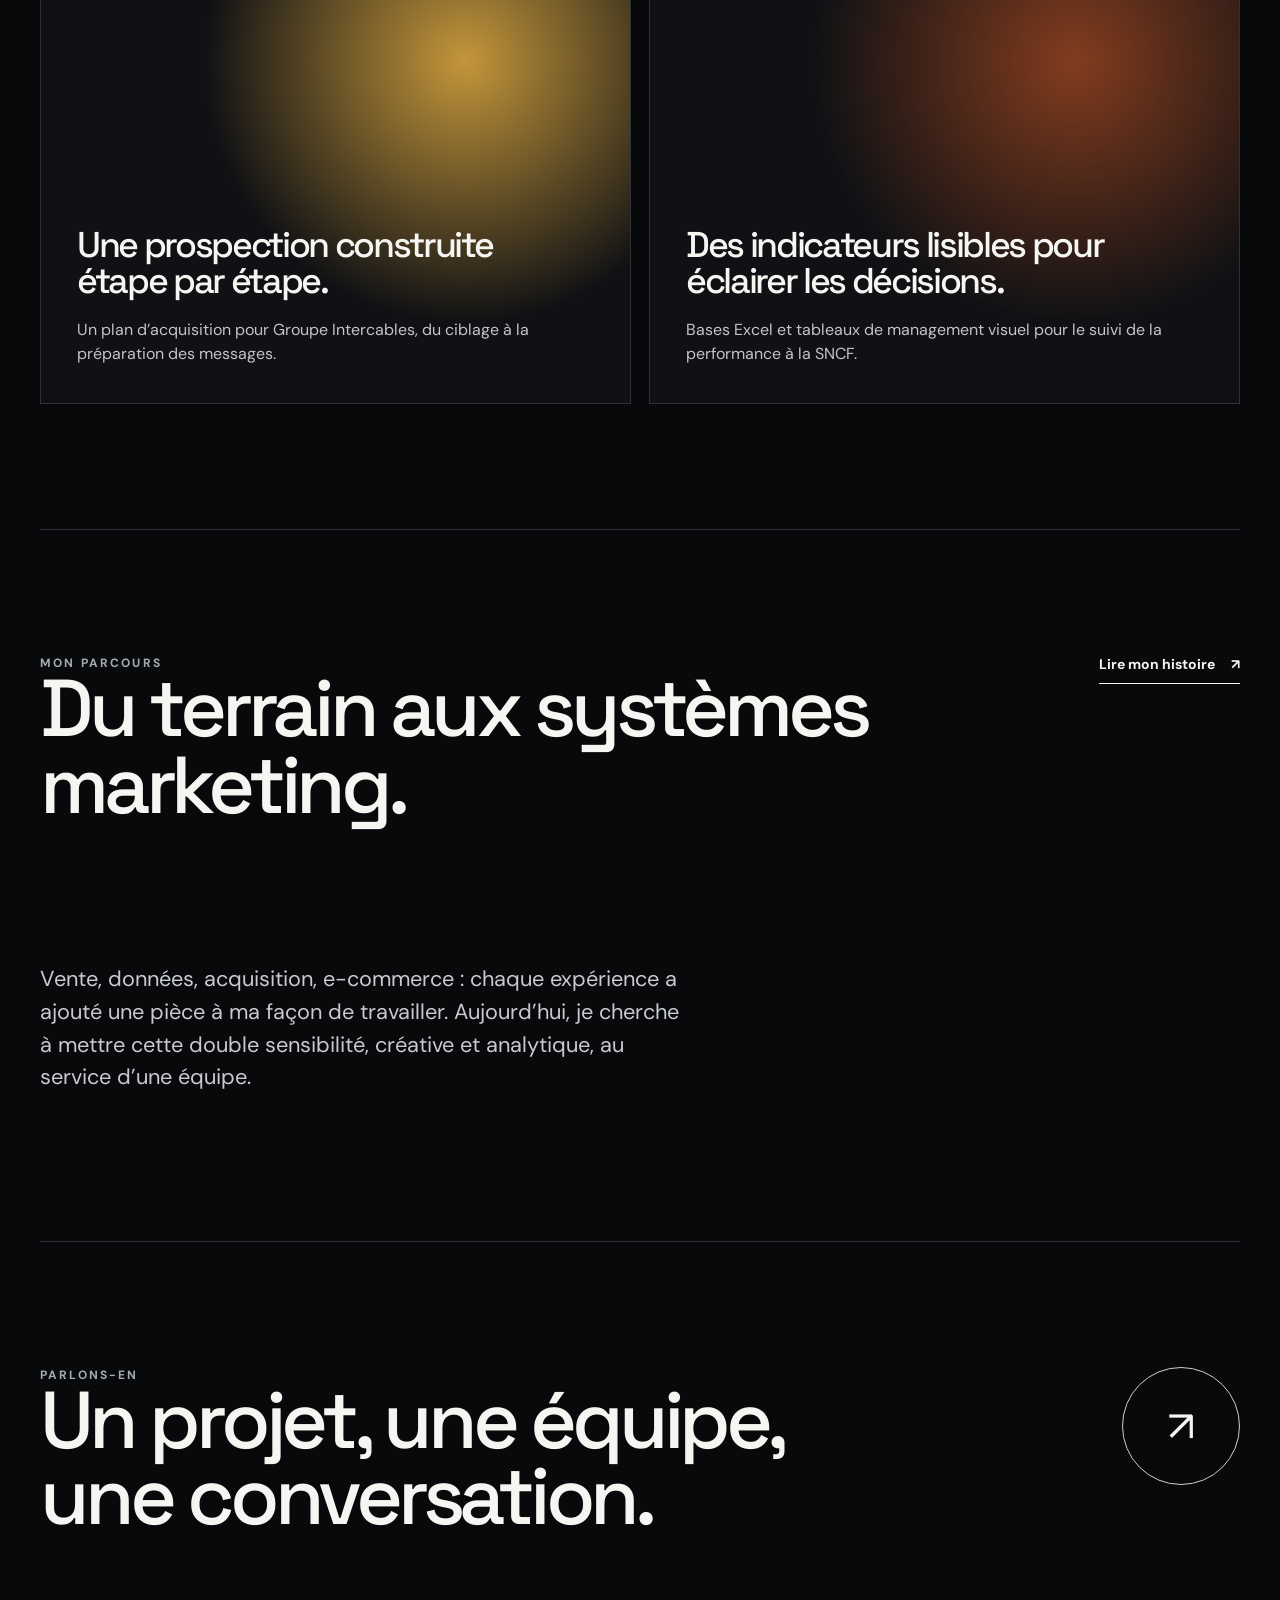
==== commit d88f9e66: "Add interactive technical stack" ====
--- a/index.html
+++ b/index.html
@@ -1 +1 @@
-<!doctype html><html lang="fr"><head><meta charset="utf-8"><meta name="viewport" content="width=device-width,initial-scale=1"><meta name="theme-color" content="#08090b"><meta name="description" content="Mathieu Lanzon — marketing digital, e-commerce, acquisition B2B et analyse de données."><title>Mathieu Lanzon — Marketing digital & e-commerce</title><link rel="icon" href="data:image/svg+xml,%3Csvg xmlns='http://www.w3.org/2000/svg' viewBox='0 0 64 64'%3E%3Crect width='64' height='64' rx='13' fill='%2308090b'/%3E%3Cpath d='M12 46V18h8l12 18 12-18h8v28h-8V30L32 47 20 30v16z' fill='%23ff5a1f'/%3E%3C/svg%3E"><link rel="stylesheet" href="styles.css" defer></head><body><a class="skip" href="#main">Aller au contenu</a><header class="site-header wrap"><a class="brand" href="index.html">MATHIEU LANZON<b>®</b></a><button class="menu-toggle" aria-controls="navigation" aria-expanded="false">Menu</button><nav class="nav" id="navigation" aria-label="Navigation principale"><a href="index.html" aria-current="page">Accueil</a><a href="projets.html">Projets</a><a href="parcours.html">Mon parcours</a><a class="nav-contact" href="contact.html">Contact ↗</a></nav></header><main id="main"><section class="hero"><div class="wrap hero-content"><h1>Des idées,<br>des projets,<br><em>des résultats.</em></h1><div class="skill-pills" aria-label="Compétences"><span>Marketing digital</span><span>Acquisition client</span><span>Gestion de site</span><span>SEO / SEA</span><span>CRM</span></div><div class="hero-bottom"><p class="lead">Je suis Mathieu Lanzon. Je conçois des contenus, des stratégies d’acquisition et des solutions digitales qui rendent le marketing plus clair, plus efficace et plus performant.</p><a class="round-link" href="projets.html" aria-label="Découvrir mes projets">↗</a></div></div></section><section class="section wrap"><div class="section-top"><div><div class="eyebrow">Ce que je fais</div><h2>Une approche créative, avec le sens du concret.</h2></div></div><div class="statement"><div class="micro">De l’idée à l’usage</div><p>Spécialisé en marketing digital, j’ai développé une expérience en <strong>e-commerce, acquisition B2B, CRM et SEO / SEA</strong>. J’ai notamment participé à la gestion d’un site Shopify, automatisé la création de fiches produits et conçu des campagnes de prospection. Curieux et créatif, je transforme les idées en actions concrètes au service des entreprises.</p></div></section><section class="section wrap"><div class="section-top"><div><div class="eyebrow">Projets sélectionnés</div><h2>Le travail, en situation.</h2></div><a class="text-link" href="projets.html">Tous les projets <span>↗</span></a></div><div class="card-grid"><a class="project-card" style="--glow:#ff651f" href="projets.html#shopify"><div class="card-meta"><span>01 / E-commerce</span><span class="card-arrow">↗</span></div><div><h3>Une boutique Shopify cohérente, du produit à l’image.</h3><p>Contribution à la conception du site Padel Par4, à la présentation des produits et à ses contenus.</p></div></a><a class="project-card" style="--glow:#dc241f" href="projets.html#automatisation"><div class="card-meta"><span>02 / Automatisation</span><span class="card-arrow">↗</span></div><div><h3>Des fiches produits générées, puis relues et ajustées.</h3><p>Un outil Google Sheets et Apps Script pour préparer des contenus SEO avant leur export vers Shopify.</p></div></a><a class="project-card" style="--glow:#ffc247" href="projets.html#acquisition"><div class="card-meta"><span>03 / Acquisition B2B</span><span class="card-arrow">↗</span></div><div><h3>Une prospection construite étape par étape.</h3><p>Un plan d’acquisition pour Groupe Intercables, du ciblage à la préparation des messages.</p></div></a><a class="project-card" style="--glow:#a84a21" href="projets.html#donnees"><div class="card-meta"><span>04 / Données</span><span class="card-arrow">↗</span></div><div><h3>Des indicateurs lisibles pour éclairer les décisions.</h3><p>Bases Excel et tableaux de management visuel pour le suivi de la performance à la SNCF.</p></div></a></div></section><section class="section wrap"><div class="section-top"><div><div class="eyebrow">Mon parcours</div><h2>Du terrain aux systèmes marketing.</h2></div><a class="text-link" href="parcours.html">Lire mon histoire <span>↗</span></a></div><p class="lead">Vente, données, acquisition, e-commerce : chaque expérience a ajouté une pièce à ma façon de travailler. Aujourd’hui, je cherche à mettre cette double sensibilité, créative et analytique, au service d’une équipe.</p></section><section class="section wrap"><div class="section-top"><div><div class="eyebrow">Parlons-en</div><h2>Un projet, une équipe, une conversation.</h2></div><a class="round-link" href="contact.html" aria-label="Aller à la page contact">↗</a></div><p class="lead">Disponible à partir de janvier 2027 pour un CDI ou un CDD.</p></section></main><footer class="footer wrap"><span>© 2026 Mathieu Lanzon</span><span>Marketing digital · E-commerce · Acquisition B2B</span><a href="contact.html">Contact ↗</a></footer><script src="site.js" defer></script></body></html>
+<!doctype html><html lang="fr"><head><meta charset="utf-8"><meta name="viewport" content="width=device-width,initial-scale=1"><meta name="theme-color" content="#08090b"><meta name="description" content="Mathieu Lanzon — marketing digital, e-commerce, acquisition B2B et analyse de données."><title>Mathieu Lanzon — Marketing digital & e-commerce</title><link rel="icon" href="data:image/svg+xml,%3Csvg xmlns='http://www.w3.org/2000/svg' viewBox='0 0 64 64'%3E%3Crect width='64' height='64' rx='13' fill='%2308090b'/%3E%3Cpath d='M12 46V18h8l12 18 12-18h8v28h-8V30L32 47 20 30v16z' fill='%23ff5a1f'/%3E%3C/svg%3E"><link rel="stylesheet" href="styles.css" defer></head><body><a class="skip" href="#main">Aller au contenu</a><header class="site-header wrap"><a class="brand" href="index.html">MATHIEU LANZON<b>®</b></a><button class="menu-toggle" aria-controls="navigation" aria-expanded="false">Menu</button><nav class="nav" id="navigation" aria-label="Navigation principale"><a href="index.html" aria-current="page">Accueil</a><a href="projets.html">Projets</a><a href="parcours.html">Mon parcours</a><a class="nav-contact" href="contact.html">Contact ↗</a></nav></header><main id="main"><section class="hero"><div class="wrap hero-content"><h1>Des idées,<br>des projets,<br><em>des résultats.</em></h1><div class="skill-pills" aria-label="Compétences"><span>Marketing digital</span><span>Acquisition client</span><span>Gestion de site</span><span>SEO / SEA</span><span>CRM</span></div><div class="hero-bottom"><p class="lead">Je suis Mathieu Lanzon. Je conçois des contenus, des stratégies d’acquisition et des solutions digitales qui rendent le marketing plus clair, plus efficace et plus performant.</p><a class="round-link" href="projets.html" aria-label="Découvrir mes projets">↗</a></div></div></section><section class="section wrap"><div class="section-top"><div><div class="eyebrow">Ce que je fais</div><h2>Une approche créative, avec le sens du concret.</h2></div></div><div class="statement"><div class="micro">De l’idée à l’usage</div><p>Spécialisé en marketing digital, j’ai développé une expérience en <strong>e-commerce, acquisition B2B, CRM et SEO / SEA</strong>. J’ai notamment participé à la gestion d’un site Shopify, automatisé la création de fiches produits et conçu des campagnes de prospection. Curieux et créatif, je transforme les idées en actions concrètes au service des entreprises.</p></div></section><section class="section stack-section" aria-labelledby="stack-title"><div class="wrap"><div class="section-top stack-heading"><div><div class="eyebrow">Mon stack technique</div><h2 id="stack-title">Les outils qui donnent vie aux idées.</h2></div><p class="lead">Création, acquisition, CRM et analyse&nbsp;: un écosystème d’outils au service de projets concrets.</p></div><div class="stack-orbit" data-stack-orbit><div class="orbit-ring orbit-ring-one" aria-hidden="true"></div><div class="orbit-ring orbit-ring-two" aria-hidden="true"></div><div class="stack-core"><span>STACK</span><strong>Marketing<br>digital</strong></div><ul class="stack-logos" aria-label="Outils maîtrisés"><li class="stack-logo" data-angle="-90"><div class="stack-logo-card"><img src="stack-scribus.svg" alt="Scribus"><span>Scribus</span></div></li><li class="stack-logo" data-angle="-50"><div class="stack-logo-card"><img src="stack-canva.svg" alt="Canva"><span>Canva</span></div></li><li class="stack-logo" data-angle="-10"><div class="stack-logo-card"><img src="stack-notion.svg" alt="Notion"><span>Notion</span></div></li><li class="stack-logo" data-angle="30"><div class="stack-logo-card"><img src="stack-semrush.svg" alt="Semrush"><span>Semrush</span></div></li><li class="stack-logo" data-angle="70"><div class="stack-logo-card"><img src="stack-photoshop.svg" alt="Adobe Photoshop"><span>Photoshop</span></div></li><li class="stack-logo" data-angle="110"><div class="stack-logo-card"><img src="stack-klaviyo.svg" alt="Klaviyo"><span>Klaviyo</span></div></li><li class="stack-logo" data-angle="150"><div class="stack-logo-card"><img src="stack-sedestral.svg" alt="Sedestral"><span>Sedestral</span></div></li><li class="stack-logo" data-angle="190"><div class="stack-logo-card"><img src="stack-excel.svg" alt="Microsoft Excel"><span>Excel</span></div></li><li class="stack-logo" data-angle="230"><div class="stack-logo-card"><img src="stack-trello.svg" alt="Trello"><span>Trello</span></div></li></ul><div class="stack-scroll-hint" aria-hidden="true"><span></span> Faites défiler</div></div></div></section><section class="section wrap"><div class="section-top"><div><div class="eyebrow">Projets sélectionnés</div><h2>Le travail, en situation.</h2></div><a class="text-link" href="projets.html">Tous les projets <span>↗</span></a></div><div class="card-grid"><a class="project-card" style="--glow:#ff651f" href="projets.html#shopify"><div class="card-meta"><span>01 / E-commerce</span><span class="card-arrow">↗</span></div><div><h3>Une boutique Shopify cohérente, du produit à l’image.</h3><p>Contribution à la conception du site Padel Par4, à la présentation des produits et à ses contenus.</p></div></a><a class="project-card" style="--glow:#dc241f" href="projets.html#automatisation"><div class="card-meta"><span>02 / Automatisation</span><span class="card-arrow">↗</span></div><div><h3>Des fiches produits générées, puis relues et ajustées.</h3><p>Un outil Google Sheets et Apps Script pour préparer des contenus SEO avant leur export vers Shopify.</p></div></a><a class="project-card" style="--glow:#ffc247" href="projets.html#acquisition"><div class="card-meta"><span>03 / Acquisition B2B</span><span class="card-arrow">↗</span></div><div><h3>Une prospection construite étape par étape.</h3><p>Un plan d’acquisition pour Groupe Intercables, du ciblage à la préparation des messages.</p></div></a><a class="project-card" style="--glow:#a84a21" href="projets.html#donnees"><div class="card-meta"><span>04 / Données</span><span class="card-arrow">↗</span></div><div><h3>Des indicateurs lisibles pour éclairer les décisions.</h3><p>Bases Excel et tableaux de management visuel pour le suivi de la performance à la SNCF.</p></div></a></div></section><section class="section wrap"><div class="section-top"><div><div class="eyebrow">Mon parcours</div><h2>Du terrain aux systèmes marketing.</h2></div><a class="text-link" href="parcours.html">Lire mon histoire <span>↗</span></a></div><p class="lead">Vente, données, acquisition, e-commerce : chaque expérience a ajouté une pièce à ma façon de travailler. Aujourd’hui, je cherche à mettre cette double sensibilité, créative et analytique, au service d’une équipe.</p></section><section class="section wrap"><div class="section-top"><div><div class="eyebrow">Parlons-en</div><h2>Un projet, une équipe, une conversation.</h2></div><a class="round-link" href="contact.html" aria-label="Aller à la page contact">↗</a></div><p class="lead">Disponible à partir de janvier 2027 pour un CDI ou un CDD.</p></section></main><footer class="footer wrap"><span>© 2026 Mathieu Lanzon</span><span>Marketing digital · E-commerce · Acquisition B2B</span><a href="contact.html">Contact ↗</a></footer><script src="site.js" defer></script></body></html>
--- a/styles.css
+++ b/styles.css
@@ -1,3 +1,4 @@
 @import url('https://fonts.googleapis.com/css2?family=DM+Sans:wght@400;500;600;700&family=Space+Grotesk:wght@400;500;600;700&display=swap');
 :root{color-scheme:dark;--bg:#08090b;--ink:#f5f5f2;--muted:#a7aab0;--line:#303137;--accent:#ff5a1f;font-family:'DM Sans',Arial,sans-serif}*{box-sizing:border-box}html{scroll-behavior:smooth}body{margin:0;background:var(--bg);color:var(--ink);font-size:16px}a{color:inherit;text-decoration:none}button{font:inherit}img{max-width:100%}.wrap{width:min(1320px,calc(100% - 80px));margin:auto}.site-header{position:relative;z-index:3;display:flex;align-items:center;justify-content:space-between;gap:24px;padding:28px 0;border-bottom:1px solid var(--line)}.brand{font:700 19px 'Space Grotesk',sans-serif;letter-spacing:-.07em}.brand b{color:var(--accent)}.nav{display:flex;align-items:center;gap:34px}.nav a{color:#c3c5c8;font-size:14px}.nav a:hover,.nav a[aria-current=page]{color:var(--ink)}.nav .nav-contact{color:var(--bg);background:var(--accent);padding:13px 18px;border-radius:100px;font-weight:700}.menu-toggle{display:none;background:none;color:var(--ink);border:1px solid var(--line);padding:9px 12px;border-radius:100px}.eyebrow,.micro{font-size:12px;letter-spacing:.18em;text-transform:uppercase;color:var(--muted);font-weight:700}.eyebrow span{color:var(--accent)}h1,h2,h3,p{margin-top:0}h1,h2,h3{font-family:'Space Grotesk',sans-serif;letter-spacing:-.065em}h1{font-size:clamp(4.4rem,10vw,10rem);line-height:.87;font-weight:500}h2{font-size:clamp(3.1rem,6.3vw,6.7rem);line-height:.95;font-weight:500}h3{font-size:clamp(1.8rem,2.8vw,3rem);line-height:1.02;font-weight:500}.lead{font-size:clamp(1.1rem,1.7vw,1.4rem);line-height:1.5;color:#c8cacd;max-width:640px}.hero{position:relative;overflow:hidden;min-height:760px;padding:100px 0 42px}.hero::before,.art::before{content:'';position:absolute;inset:0;background:radial-gradient(ellipse at 78% 32%,#ffbf4d 0%,#ff5a1f 13%,#7b1717 29%,transparent 58%),radial-gradient(ellipse at 67% 64%,#ff3b16 0%,#9f2021 12%,transparent 40%),#101417;filter:saturate(.95)}.hero::after,.art::after{content:'';position:absolute;inset:0;opacity:.23;pointer-events:none;background-image:url("data:image/svg+xml,%3Csvg viewBox='0 0 180 180' xmlns='http://www.w3.org/2000/svg'%3E%3Cfilter id='n'%3E%3CfeTurbulence type='fractalNoise' baseFrequency='.85' numOctaves='3' stitchTiles='stitch'/%3E%3C/filter%3E%3Crect width='100%25' height='100%25' filter='url(%23n)' opacity='.6'/%3E%3C/svg%3E")}.hero::before{inset:0 0 0 32%;background-image:linear-gradient(90deg,rgba(8,9,11,.98) 0%,rgba(8,9,11,.72) 18%,rgba(8,9,11,.08) 53%,rgba(8,9,11,.06) 100%),url("hero-portrait.png");background-size:cover;background-position:center center;filter:saturate(1.04) contrast(1.03);mask-image:linear-gradient(to right,transparent 0%,#000 18%)}.hero-content{position:relative;z-index:1}.hero h1{max-width:1050px;margin:44px 0 42px}.hero h1 em,.page-hero h1 em{font-style:normal;color:var(--accent)}.hero-bottom{display:flex;align-items:end;justify-content:space-between;gap:40px;margin-top:95px}.hero-bottom .lead{margin:0}.round-link{display:grid;place-items:center;width:118px;height:118px;flex:0 0 118px;border:1px solid #cdd0c9;border-radius:50%;font-size:43px;transition:.25s}.round-link:hover{background:var(--accent);color:#111;border-color:var(--accent);transform:rotate(-35deg)}.section{padding:125px 0;border-top:1px solid var(--line)}.section-top{display:flex;justify-content:space-between;align-items:start;gap:40px;margin-bottom:72px}.section-top h2{max-width:870px}.text-link{display:inline-flex;align-items:center;gap:16px;font-size:14px;font-weight:700;border-bottom:1px solid var(--ink);padding-bottom:10px;white-space:nowrap}.text-link:hover{color:var(--accent);border-color:var(--accent)}.card-grid{display:grid;grid-template-columns:repeat(2,1fr);gap:18px}.project-card{border:1px solid var(--line);background:#101114;min-height:470px;display:flex;flex-direction:column;justify-content:space-between;padding:36px;overflow:hidden;position:relative;transition:border .2s,transform .2s}.project-card:hover{border-color:var(--accent);transform:translateY(-4px)}.project-card::before{content:'';position:absolute;inset:0;opacity:.75;background:radial-gradient(circle at 72% 27%,var(--glow),transparent 48%);pointer-events:none}.project-card>*{position:relative}.card-meta{display:flex;justify-content:space-between;gap:20px}.card-meta span{font-size:12px;letter-spacing:.13em;text-transform:uppercase;color:#d0d0d2}.project-card h3{max-width:470px;margin-bottom:18px}.project-card p{color:#c2c4c7;max-width:490px;line-height:1.55;margin:0}.card-arrow{font-size:24px}.statement{display:grid;grid-template-columns:1fr 1.2fr;gap:80px}.statement p{font:500 clamp(1.7rem,3.3vw,3.6rem)/1.13 'Space Grotesk',sans-serif;letter-spacing:-.055em}.statement p strong{color:var(--accent);font-weight:500}.page-hero{padding:125px 0 105px;border-bottom:1px solid var(--line)}.page-hero h1{font-size:clamp(4.1rem,9vw,9rem);max-width:1100px;margin:35px 0}.page-hero .lead{margin:0}.case{display:grid;grid-template-columns:300px 1fr;gap:70px;padding:105px 0;border-bottom:1px solid var(--line)}.case:last-of-type{border-bottom:0}.case-index{position:sticky;top:40px;height:max-content}.case-index .micro{display:block;margin-bottom:20px}.case-index a{color:var(--accent);font-weight:700}.case-body h2{font-size:clamp(2.8rem,5.5vw,5.8rem);max-width:900px}.case-body .lead{max-width:760px}.case-steps{display:grid;grid-template-columns:repeat(3,1fr);gap:20px;margin-top:70px}.case-steps div{border-top:1px solid #767980;padding-top:20px}.case-steps b{font-size:12px;text-transform:uppercase;letter-spacing:.14em;color:var(--accent)}.case-steps p{line-height:1.55;color:#c9cace;margin:16px 0 0}.timeline{border-top:1px solid var(--line)}.timeline-row{display:grid;grid-template-columns:160px 1fr 1.5fr;gap:35px;padding:42px 0;border-bottom:1px solid var(--line)}.timeline-row p{line-height:1.6;color:#c6c8cb;margin:0}.timeline-row h3{font-size:clamp(1.5rem,2vw,2.2rem);margin:0}.contact-panel{display:grid;grid-template-columns:1fr 1fr;gap:60px;align-items:end;padding:120px 0}.contact-panel h1{font-size:clamp(4.1rem,9vw,9rem);margin:30px 0 0}.contact-panel .lead{margin-bottom:40px}.contact-actions{display:flex;gap:12px;flex-wrap:wrap}.pill{display:inline-block;background:var(--accent);color:#0d1010;border-radius:100px;padding:18px 25px;font-weight:700}.pill:hover{background:#f0ffba}.pill.ghost{background:transparent;color:var(--ink);border:1px solid #777a7d}.contact-note{color:var(--muted);font-size:14px;line-height:1.5;margin-top:25px}.footer{border-top:1px solid var(--line);padding:32px 0 42px;display:flex;justify-content:space-between;gap:30px;font-size:13px;color:var(--muted)}.footer a:hover{color:var(--accent)}.art{height:390px;position:relative;overflow:hidden;background:#101417}.art::before{inset:0}.art-label{position:absolute;z-index:1;bottom:26px;left:30px;font:500 clamp(2rem,4vw,4rem)/1 'Space Grotesk',sans-serif;letter-spacing:-.07em}.skip{position:absolute;left:-9999px}.skip:focus{left:10px;top:10px;z-index:10;background:var(--accent);color:#111;padding:10px}@media(max-width:800px){.wrap{width:min(100% - 36px,1320px)}.site-header{padding:20px 0}.menu-toggle{display:block}.nav{display:none;position:absolute;top:69px;left:0;right:0;padding:24px;background:#131518;border:1px solid var(--line);flex-direction:column;align-items:stretch;gap:20px}.nav.open{display:flex}.hero{min-height:620px;padding:85px 0 35px}.hero::before{inset:0;opacity:.5;mask-image:linear-gradient(to bottom,#000,transparent 78%)}.hero h1{font-size:clamp(3.6rem,13vw,7rem)}.hero-bottom{margin-top:90px;align-items:center}.round-link{width:82px;height:82px;flex-basis:82px;font-size:30px}.section{padding:80px 0}.section-top,.statement,.contact-panel{display:block}.section-top h2{margin:25px 0}.card-grid{grid-template-columns:1fr}.project-card{min-height:350px}.case{display:block;padding:75px 0}.case-index{position:static;margin-bottom:30px}.case-steps{grid-template-columns:1fr;margin-top:45px}.timeline-row{grid-template-columns:1fr;gap:10px}.contact-panel{padding:85px 0}.contact-panel h1{margin-bottom:50px}.footer{flex-direction:column}.page-hero{padding:90px 0 75px}}@media(max-width:480px){.hero h1,.page-hero h1,.contact-panel h1{font-size:clamp(3.1rem,13vw,4.7rem)}.hero-bottom{display:block}.round-link{margin-top:30px}.project-card{padding:24px}.card-meta{gap:8px}.card-meta span{font-size:11px}}
 .skill-pills{display:flex;flex-wrap:wrap;gap:10px;margin:-8px 0 38px;max-width:780px}.skill-pills span{display:inline-flex;align-items:center;min-height:42px;padding:10px 18px;border:1px solid rgba(255,255,255,.58);border-radius:999px;background:rgba(8,9,11,.32);backdrop-filter:blur(8px);font-size:14px;font-weight:600;color:#fff}.skill-pills span:hover{border-color:var(--accent);background:rgba(255,90,31,.18)}@media(max-width:800px){.skill-pills{margin:0 0 38px;gap:8px}.skill-pills span{min-height:38px;padding:8px 14px;font-size:13px}}
+.contact-note{color:var(--accent);font-weight:700}
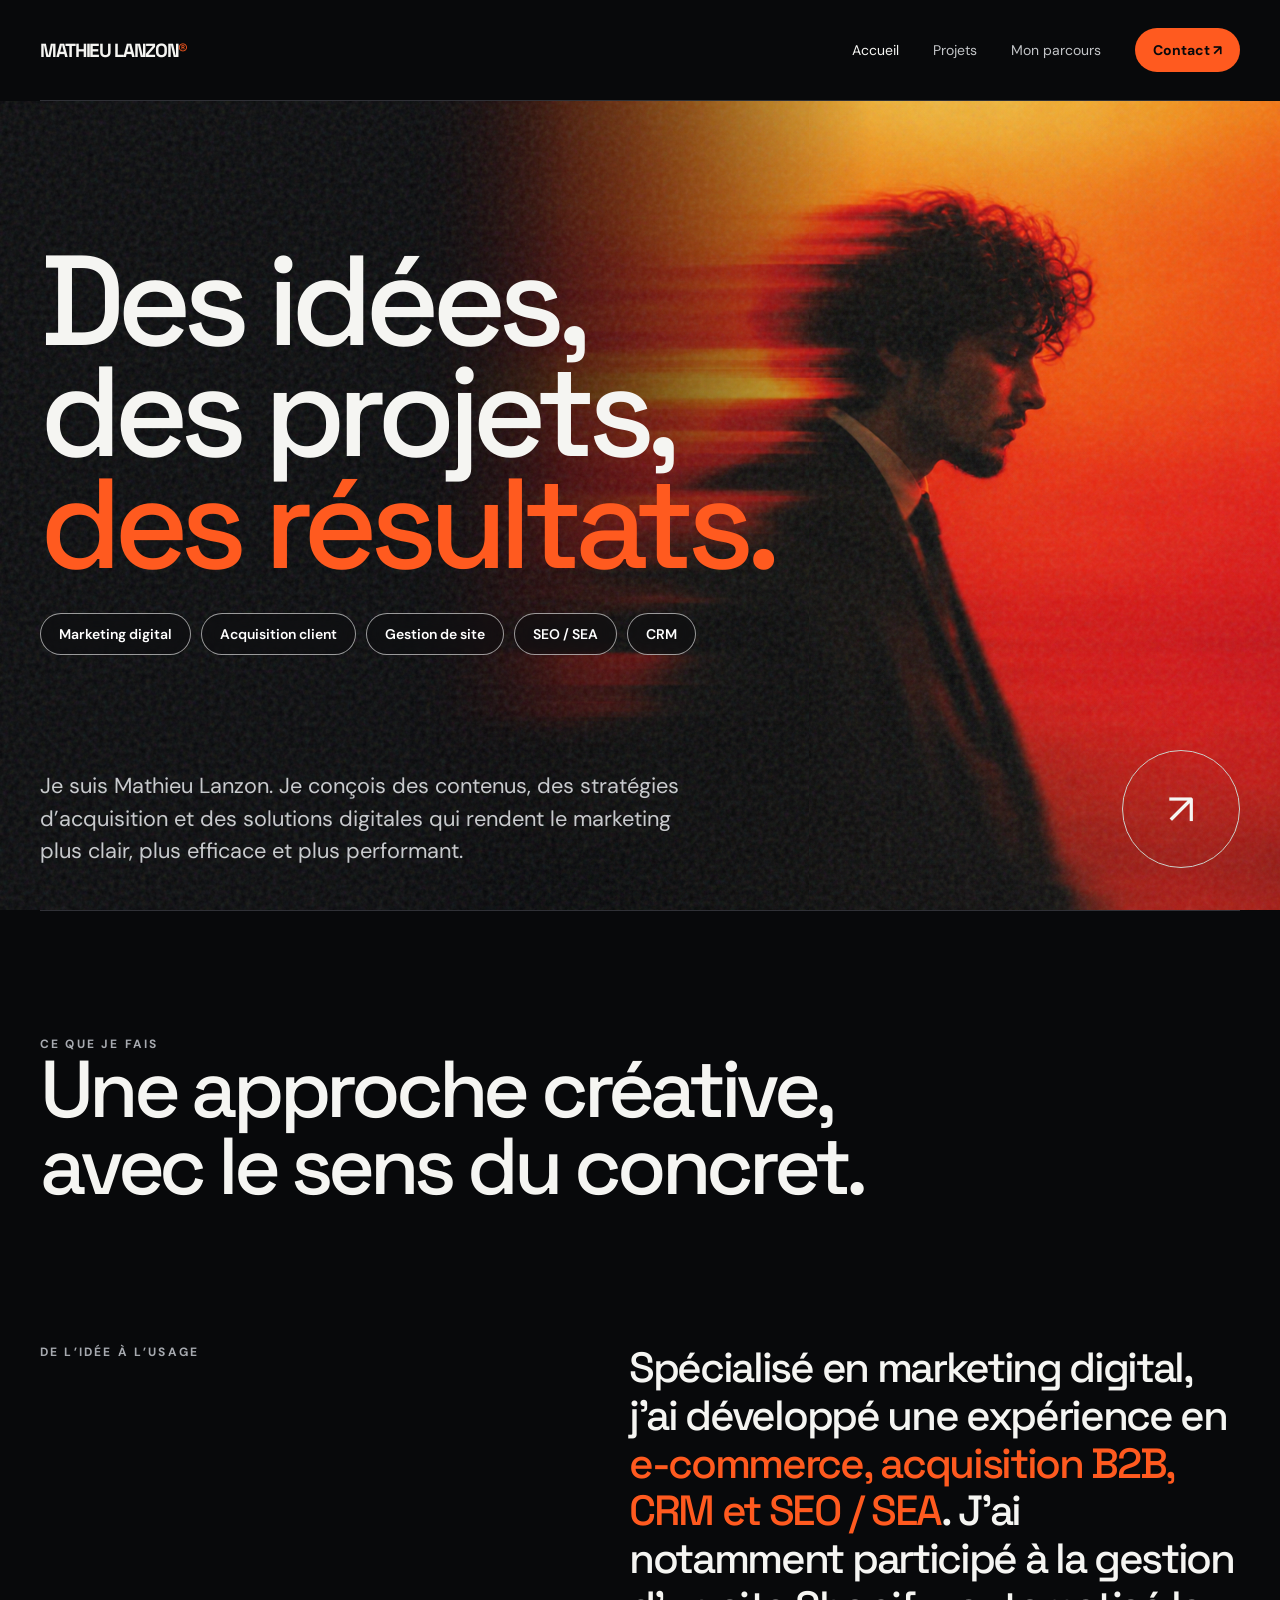
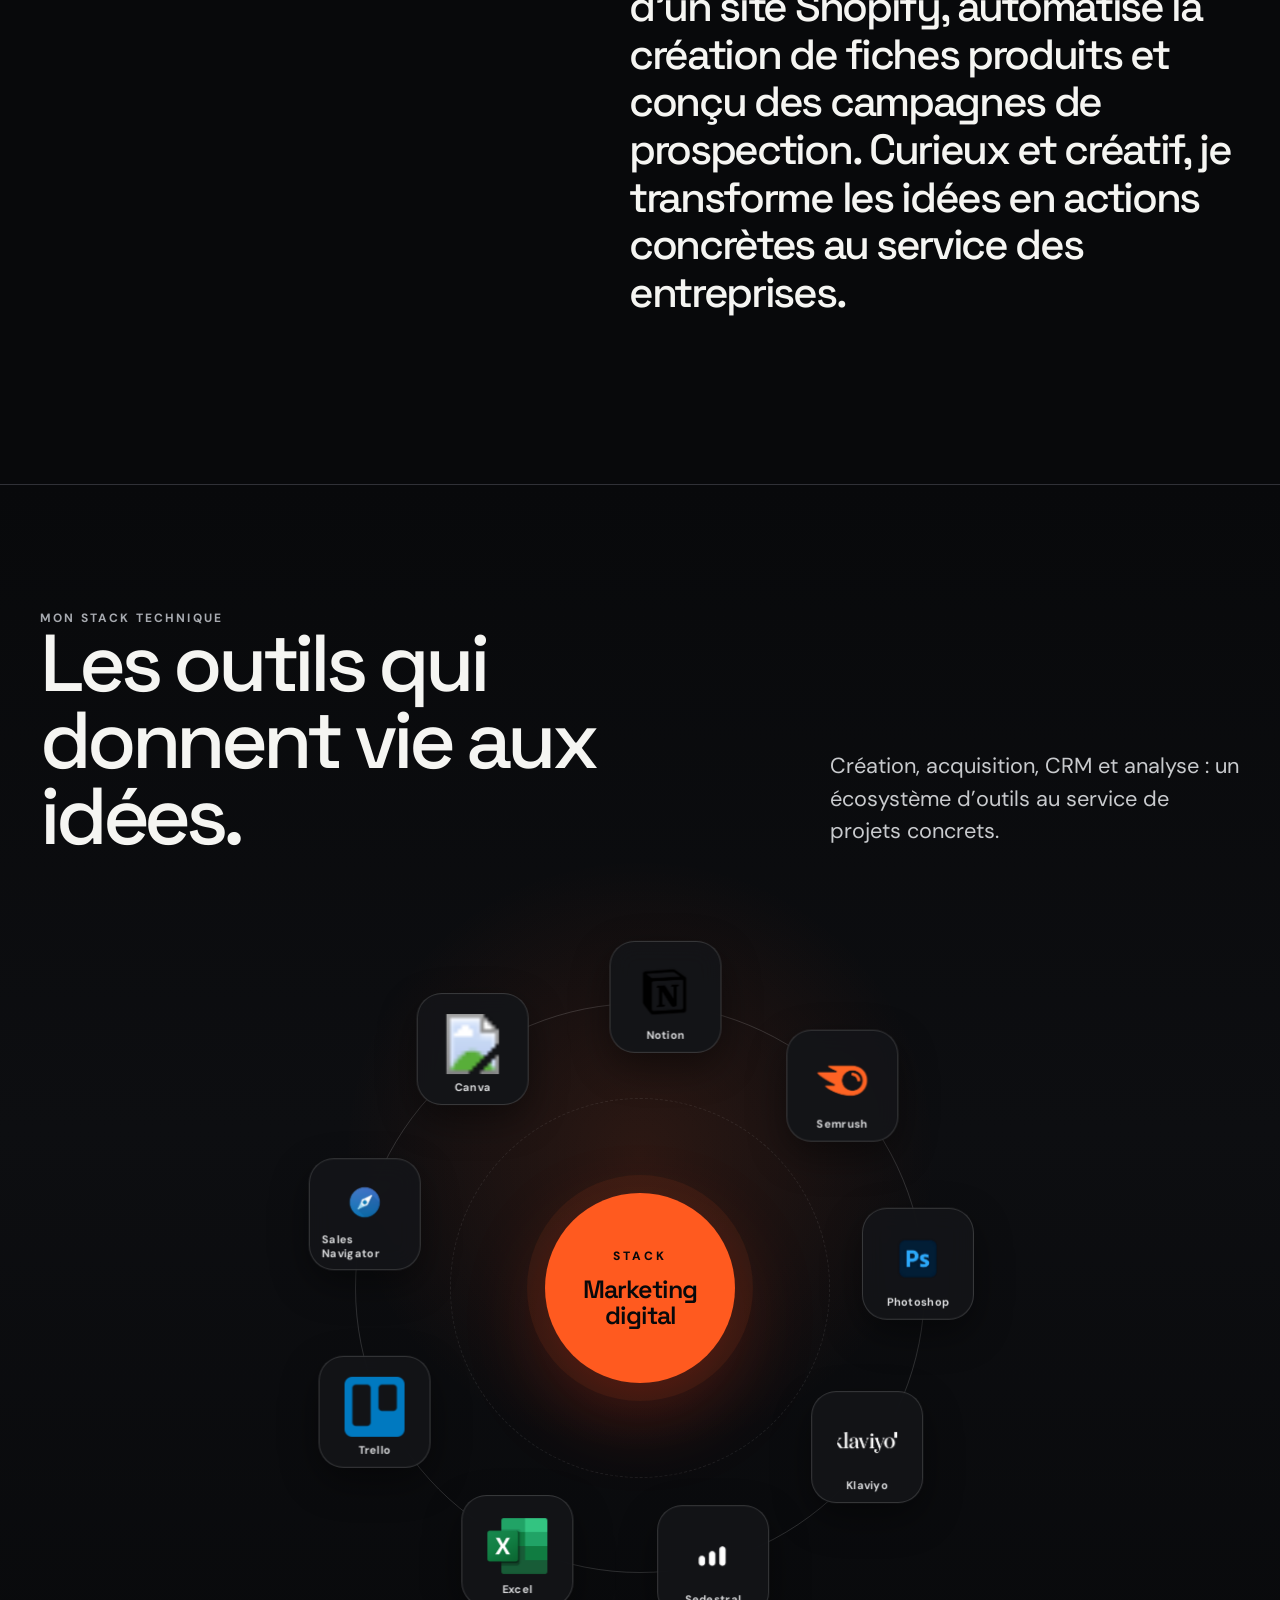
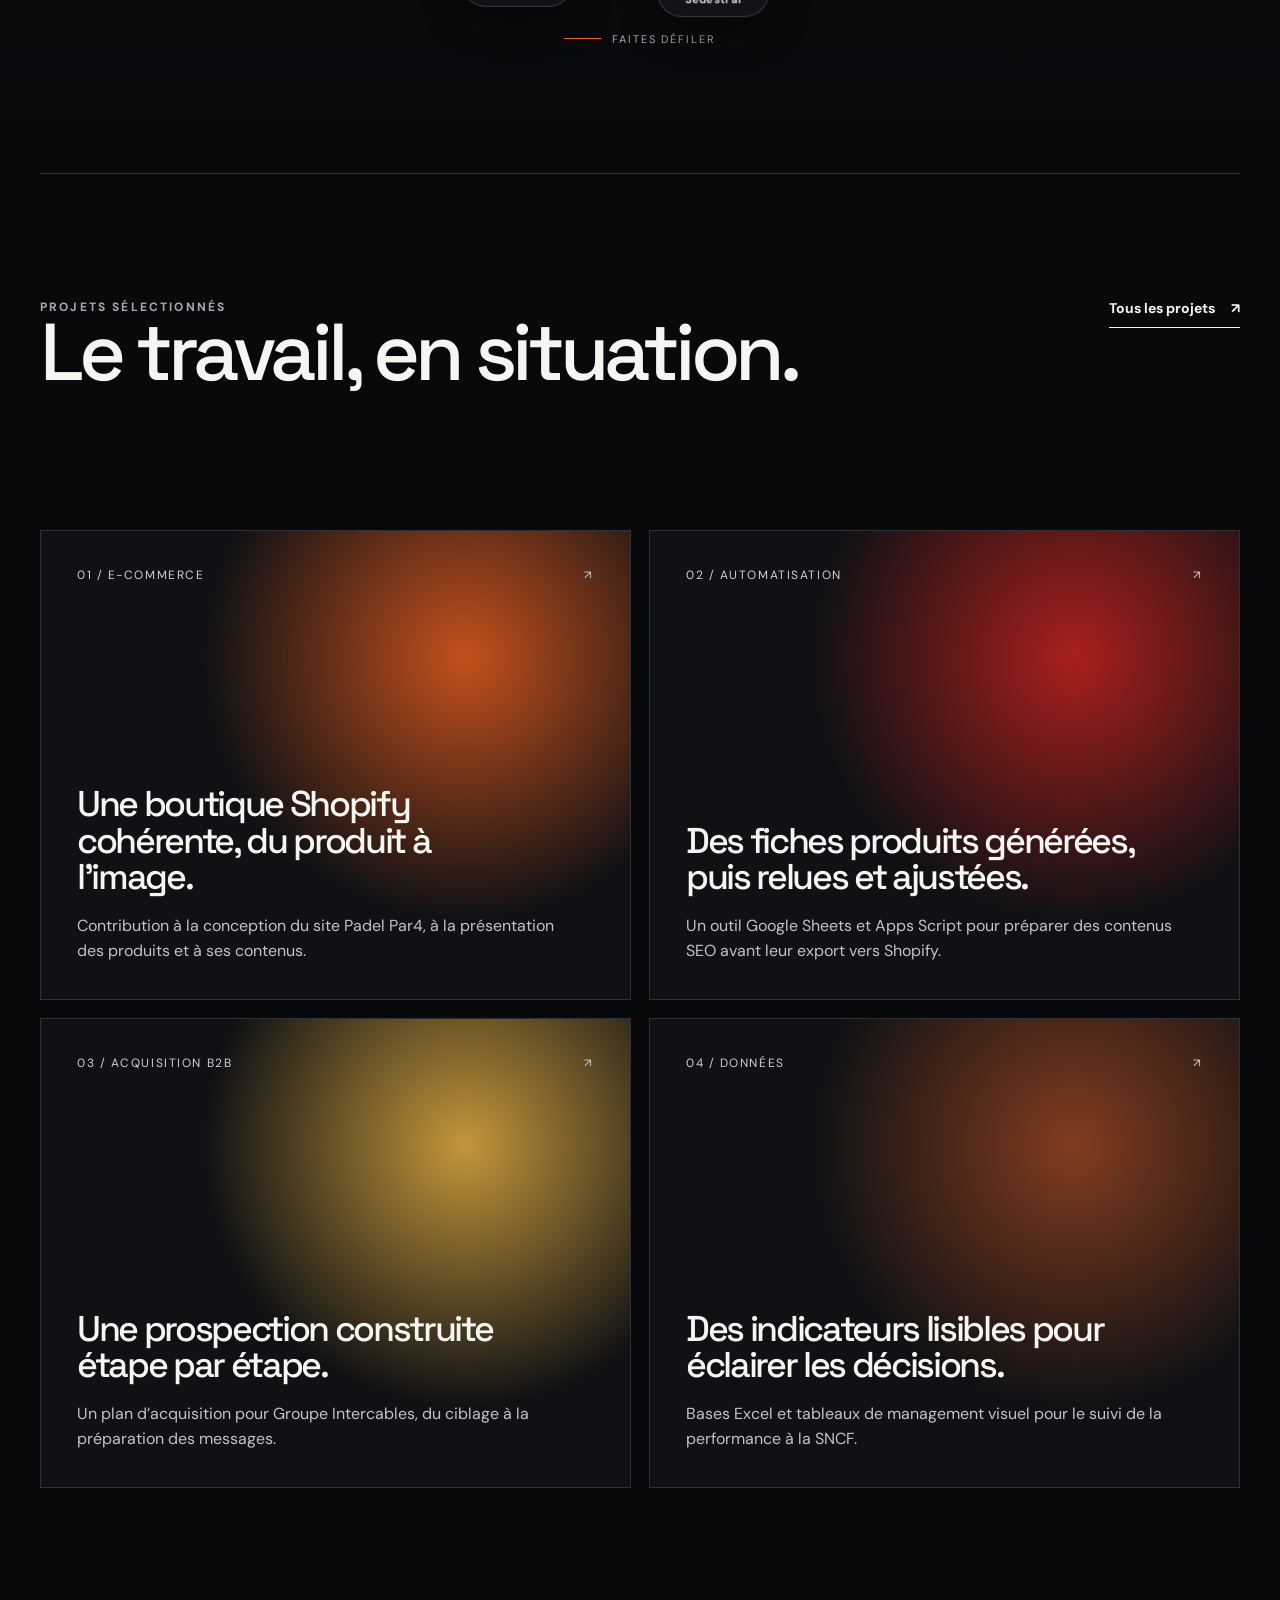
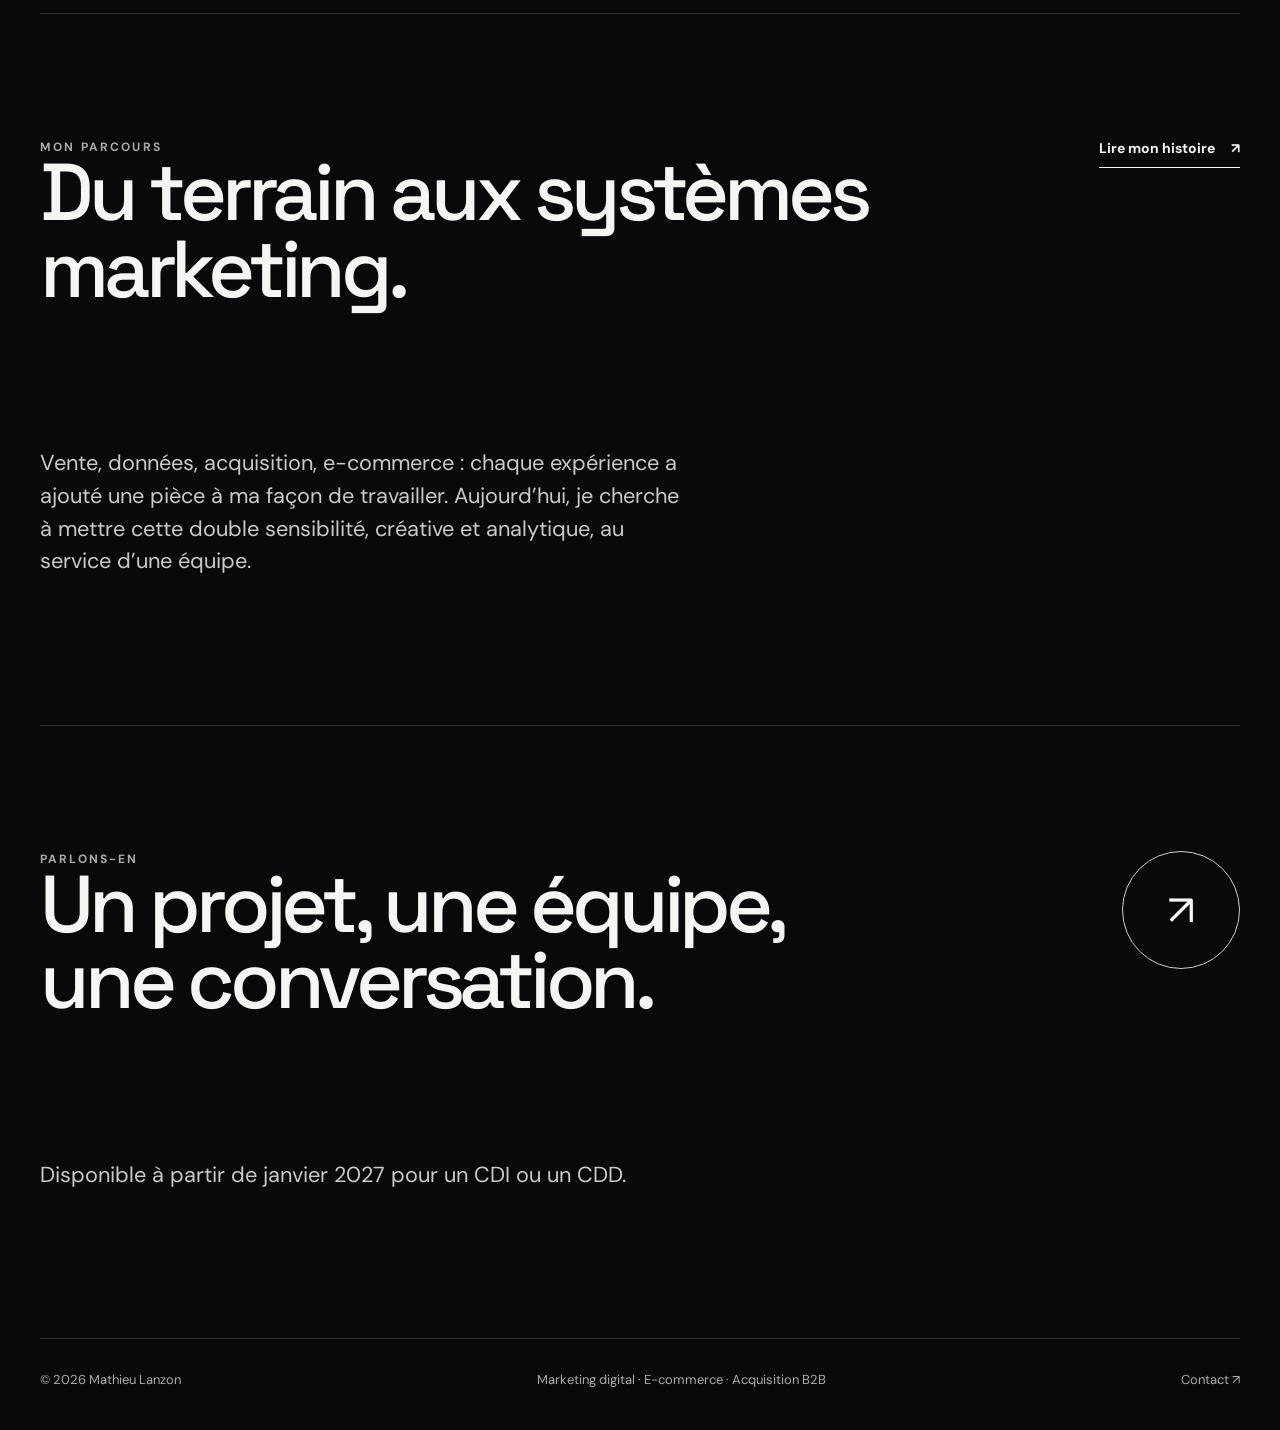
==== commit 6993b2e9: "Update index.html" ====
--- a/index.html
+++ b/index.html
@@ -1 +1 @@
-<!doctype html><html lang="fr"><head><meta charset="utf-8"><meta name="viewport" content="width=device-width,initial-scale=1"><meta name="theme-color" content="#08090b"><meta name="description" content="Mathieu Lanzon — marketing digital, e-commerce, acquisition B2B et analyse de données."><title>Mathieu Lanzon — Marketing digital & e-commerce</title><link rel="icon" href="data:image/svg+xml,%3Csvg xmlns='http://www.w3.org/2000/svg' viewBox='0 0 64 64'%3E%3Crect width='64' height='64' rx='13' fill='%2308090b'/%3E%3Cpath d='M12 46V18h8l12 18 12-18h8v28h-8V30L32 47 20 30v16z' fill='%23ff5a1f'/%3E%3C/svg%3E"><link rel="stylesheet" href="styles.css" defer></head><body><a class="skip" href="#main">Aller au contenu</a><header class="site-header wrap"><a class="brand" href="index.html">MATHIEU LANZON<b>®</b></a><button class="menu-toggle" aria-controls="navigation" aria-expanded="false">Menu</button><nav class="nav" id="navigation" aria-label="Navigation principale"><a href="index.html" aria-current="page">Accueil</a><a href="projets.html">Projets</a><a href="parcours.html">Mon parcours</a><a class="nav-contact" href="contact.html">Contact ↗</a></nav></header><main id="main"><section class="hero"><div class="wrap hero-content"><h1>Des idées,<br>des projets,<br><em>des résultats.</em></h1><div class="skill-pills" aria-label="Compétences"><span>Marketing digital</span><span>Acquisition client</span><span>Gestion de site</span><span>SEO / SEA</span><span>CRM</span></div><div class="hero-bottom"><p class="lead">Je suis Mathieu Lanzon. Je conçois des contenus, des stratégies d’acquisition et des solutions digitales qui rendent le marketing plus clair, plus efficace et plus performant.</p><a class="round-link" href="projets.html" aria-label="Découvrir mes projets">↗</a></div></div></section><section class="section wrap"><div class="section-top"><div><div class="eyebrow">Ce que je fais</div><h2>Une approche créative, avec le sens du concret.</h2></div></div><div class="statement"><div class="micro">De l’idée à l’usage</div><p>Spécialisé en marketing digital, j’ai développé une expérience en <strong>e-commerce, acquisition B2B, CRM et SEO / SEA</strong>. J’ai notamment participé à la gestion d’un site Shopify, automatisé la création de fiches produits et conçu des campagnes de prospection. Curieux et créatif, je transforme les idées en actions concrètes au service des entreprises.</p></div></section><section class="section stack-section" aria-labelledby="stack-title"><div class="wrap"><div class="section-top stack-heading"><div><div class="eyebrow">Mon stack technique</div><h2 id="stack-title">Les outils qui donnent vie aux idées.</h2></div><p class="lead">Création, acquisition, CRM et analyse&nbsp;: un écosystème d’outils au service de projets concrets.</p></div><div class="stack-orbit" data-stack-orbit><div class="orbit-ring orbit-ring-one" aria-hidden="true"></div><div class="orbit-ring orbit-ring-two" aria-hidden="true"></div><div class="stack-core"><span>STACK</span><strong>Marketing<br>digital</strong></div><ul class="stack-logos" aria-label="Outils maîtrisés"><li class="stack-logo" data-angle="-90"><div class="stack-logo-card"><img src="stack-scribus.svg" alt="Scribus"><span>Scribus</span></div></li><li class="stack-logo" data-angle="-50"><div class="stack-logo-card"><img src="stack-canva.svg" alt="Canva"><span>Canva</span></div></li><li class="stack-logo" data-angle="-10"><div class="stack-logo-card"><img src="stack-notion.svg" alt="Notion"><span>Notion</span></div></li><li class="stack-logo" data-angle="30"><div class="stack-logo-card"><img src="stack-semrush.svg" alt="Semrush"><span>Semrush</span></div></li><li class="stack-logo" data-angle="70"><div class="stack-logo-card"><img src="stack-photoshop.svg" alt="Adobe Photoshop"><span>Photoshop</span></div></li><li class="stack-logo" data-angle="110"><div class="stack-logo-card"><img src="stack-klaviyo.svg" alt="Klaviyo"><span>Klaviyo</span></div></li><li class="stack-logo" data-angle="150"><div class="stack-logo-card"><img src="stack-sedestral.svg" alt="Sedestral"><span>Sedestral</span></div></li><li class="stack-logo" data-angle="190"><div class="stack-logo-card"><img src="stack-excel.svg" alt="Microsoft Excel"><span>Excel</span></div></li><li class="stack-logo" data-angle="230"><div class="stack-logo-card"><img src="stack-trello.svg" alt="Trello"><span>Trello</span></div></li></ul><div class="stack-scroll-hint" aria-hidden="true"><span></span> Faites défiler</div></div></div></section><section class="section wrap"><div class="section-top"><div><div class="eyebrow">Projets sélectionnés</div><h2>Le travail, en situation.</h2></div><a class="text-link" href="projets.html">Tous les projets <span>↗</span></a></div><div class="card-grid"><a class="project-card" style="--glow:#ff651f" href="projets.html#shopify"><div class="card-meta"><span>01 / E-commerce</span><span class="card-arrow">↗</span></div><div><h3>Une boutique Shopify cohérente, du produit à l’image.</h3><p>Contribution à la conception du site Padel Par4, à la présentation des produits et à ses contenus.</p></div></a><a class="project-card" style="--glow:#dc241f" href="projets.html#automatisation"><div class="card-meta"><span>02 / Automatisation</span><span class="card-arrow">↗</span></div><div><h3>Des fiches produits générées, puis relues et ajustées.</h3><p>Un outil Google Sheets et Apps Script pour préparer des contenus SEO avant leur export vers Shopify.</p></div></a><a class="project-card" style="--glow:#ffc247" href="projets.html#acquisition"><div class="card-meta"><span>03 / Acquisition B2B</span><span class="card-arrow">↗</span></div><div><h3>Une prospection construite étape par étape.</h3><p>Un plan d’acquisition pour Groupe Intercables, du ciblage à la préparation des messages.</p></div></a><a class="project-card" style="--glow:#a84a21" href="projets.html#donnees"><div class="card-meta"><span>04 / Données</span><span class="card-arrow">↗</span></div><div><h3>Des indicateurs lisibles pour éclairer les décisions.</h3><p>Bases Excel et tableaux de management visuel pour le suivi de la performance à la SNCF.</p></div></a></div></section><section class="section wrap"><div class="section-top"><div><div class="eyebrow">Mon parcours</div><h2>Du terrain aux systèmes marketing.</h2></div><a class="text-link" href="parcours.html">Lire mon histoire <span>↗</span></a></div><p class="lead">Vente, données, acquisition, e-commerce : chaque expérience a ajouté une pièce à ma façon de travailler. Aujourd’hui, je cherche à mettre cette double sensibilité, créative et analytique, au service d’une équipe.</p></section><section class="section wrap"><div class="section-top"><div><div class="eyebrow">Parlons-en</div><h2>Un projet, une équipe, une conversation.</h2></div><a class="round-link" href="contact.html" aria-label="Aller à la page contact">↗</a></div><p class="lead">Disponible à partir de janvier 2027 pour un CDI ou un CDD.</p></section></main><footer class="footer wrap"><span>© 2026 Mathieu Lanzon</span><span>Marketing digital · E-commerce · Acquisition B2B</span><a href="contact.html">Contact ↗</a></footer><script src="site.js" defer></script></body></html>
+<!doctype html><html lang="fr"><head><meta charset="utf-8"><meta name="viewport" content="width=device-width,initial-scale=1"><meta name="theme-color" content="#08090b"><meta name="description" content="Mathieu Lanzon — marketing digital, e-commerce, acquisition B2B et analyse de données."><title>Mathieu Lanzon — Marketing digital & e-commerce</title><link rel="icon" href="data:image/svg+xml,%3Csvg xmlns='http://www.w3.org/2000/svg' viewBox='0 0 64 64'%3E%3Crect width='64' height='64' rx='13' fill='%2308090b'/%3E%3Cpath d='M12 46V18h8l12 18 12-18h8v28h-8V30L32 47 20 30v16z' fill='%23ff5a1f'/%3E%3C/svg%3E"><link rel="stylesheet" href="styles.css" defer></head><body><a class="skip" href="#main">Aller au contenu</a><header class="site-header wrap"><a class="brand" href="index.html">MATHIEU LANZON<b>®</b></a><button class="menu-toggle" aria-controls="navigation" aria-expanded="false">Menu</button><nav class="nav" id="navigation" aria-label="Navigation principale"><a href="index.html" aria-current="page">Accueil</a><a href="projets.html">Projets</a><a href="parcours.html">Mon parcours</a><a class="nav-contact" href="contact.html">Contact ↗</a></nav></header><main id="main"><section class="hero"><div class="wrap hero-content"><h1>Des idées,<br>des projets,<br><em>des résultats.</em></h1><div class="skill-pills" aria-label="Compétences"><span>Marketing digital</span><span>Acquisition client</span><span>Gestion de site</span><span>SEO / SEA</span><span>CRM</span></div><div class="hero-bottom"><p class="lead">Je suis Mathieu Lanzon. Je conçois des contenus, des stratégies d’acquisition et des solutions digitales qui rendent le marketing plus clair, plus efficace et plus performant.</p><a class="round-link" href="projets.html" aria-label="Découvrir mes projets">↗</a></div></div></section><section class="section wrap"><div class="section-top"><div><div class="eyebrow">Ce que je fais</div><h2>Une approche créative, avec le sens du concret.</h2></div></div><div class="statement"><div class="micro">De l’idée à l’usage</div><p>Spécialisé en marketing digital, j’ai développé une expérience en <strong>e-commerce, acquisition B2B, CRM et SEO / SEA</strong>. J’ai notamment participé à la gestion d’un site Shopify, automatisé la création de fiches produits et conçu des campagnes de prospection. Curieux et créatif, je transforme les idées en actions concrètes au service des entreprises.</p></div></section><section class="section stack-section" aria-labelledby="stack-title"><div class="wrap"><div class="section-top stack-heading"><div><div class="eyebrow">Mon stack technique</div><h2 id="stack-title">Les outils qui donnent vie aux idées.</h2></div><p class="lead">Création, acquisition, CRM et analyse&nbsp;: un écosystème d’outils au service de projets concrets.</p></div><div class="stack-orbit" data-stack-orbit><div class="orbit-ring orbit-ring-one" aria-hidden="true"></div><div class="orbit-ring orbit-ring-two" aria-hidden="true"></div><div class="stack-core"><span>STACK</span><strong>Marketing<br>digital</strong></div><ul class="stack-logos" aria-label="Outils maîtrisés"><li class="stack-logo" data-angle="-90"><div class="stack-logo-card"><img src="stack-scribus.svg" alt="Sales Navigator"><span>Sales Navigator</span></div></li><li class="stack-logo" data-angle="-50"><div class="stack-logo-card"><img src="stack-canva.svg" alt="Canva"><span>Canva</span></div></li><li class="stack-logo" data-angle="-10"><div class="stack-logo-card"><img src="stack-notion.svg" alt="Notion"><span>Notion</span></div></li><li class="stack-logo" data-angle="30"><div class="stack-logo-card"><img src="stack-semrush.svg" alt="Semrush"><span>Semrush</span></div></li><li class="stack-logo" data-angle="70"><div class="stack-logo-card"><img src="stack-photoshop.svg" alt="Adobe Photoshop"><span>Photoshop</span></div></li><li class="stack-logo" data-angle="110"><div class="stack-logo-card"><img src="stack-klaviyo.svg" alt="Klaviyo"><span>Klaviyo</span></div></li><li class="stack-logo" data-angle="150"><div class="stack-logo-card"><img src="stack-sedestral.svg" alt="Sedestral"><span>Sedestral</span></div></li><li class="stack-logo" data-angle="190"><div class="stack-logo-card"><img src="stack-excel.svg" alt="Microsoft Excel"><span>Excel</span></div></li><li class="stack-logo" data-angle="230"><div class="stack-logo-card"><img src="stack-trello.svg" alt="Trello"><span>Trello</span></div></li></ul><div class="stack-scroll-hint" aria-hidden="true"><span></span> Faites défiler</div></div></div></section><section class="section wrap"><div class="section-top"><div><div class="eyebrow">Projets sélectionnés</div><h2>Le travail, en situation.</h2></div><a class="text-link" href="projets.html">Tous les projets <span>↗</span></a></div><div class="card-grid"><a class="project-card" style="--glow:#ff651f" href="projets.html#shopify"><div class="card-meta"><span>01 / E-commerce</span><span class="card-arrow">↗</span></div><div><h3>Une boutique Shopify cohérente, du produit à l’image.</h3><p>Contribution à la conception du site Padel Par4, à la présentation des produits et à ses contenus.</p></div></a><a class="project-card" style="--glow:#dc241f" href="projets.html#automatisation"><div class="card-meta"><span>02 / Automatisation</span><span class="card-arrow">↗</span></div><div><h3>Des fiches produits générées, puis relues et ajustées.</h3><p>Un outil Google Sheets et Apps Script pour préparer des contenus SEO avant leur export vers Shopify.</p></div></a><a class="project-card" style="--glow:#ffc247" href="projets.html#acquisition"><div class="card-meta"><span>03 / Acquisition B2B</span><span class="card-arrow">↗</span></div><div><h3>Une prospection construite étape par étape.</h3><p>Un plan d’acquisition pour Groupe Intercables, du ciblage à la préparation des messages.</p></div></a><a class="project-card" style="--glow:#a84a21" href="projets.html#donnees"><div class="card-meta"><span>04 / Données</span><span class="card-arrow">↗</span></div><div><h3>Des indicateurs lisibles pour éclairer les décisions.</h3><p>Bases Excel et tableaux de management visuel pour le suivi de la performance à la SNCF.</p></div></a></div></section><section class="section wrap neon-section neon-section--top"><div class="neon-filaments" aria-hidden="true"><i></i><i></i><i></i></div><div class="section-top"><div><div class="eyebrow">Mon parcours</div><h2>Du terrain aux systèmes marketing.</h2></div><a class="text-link" href="parcours.html">Lire mon histoire <span>↗</span></a></div><p class="lead">Vente, données, acquisition, e-commerce : chaque expérience a ajouté une pièce à ma façon de travailler. Aujourd’hui, je cherche à mettre cette double sensibilité, créative et analytique, au service d’une équipe.</p></section><section class="section wrap neon-section neon-section--bottom"><div class="neon-filaments" aria-hidden="true"><i></i><i></i><i></i></div><div class="section-top"><div><div class="eyebrow">Parlons-en</div><h2>Un projet, une équipe, une conversation.</h2></div><a class="round-link" href="contact.html" aria-label="Aller à la page contact">↗</a></div><p class="lead">Disponible à partir de janvier 2027 pour un CDI ou un CDD.</p></section></main><footer class="footer wrap"><span>© 2026 Mathieu Lanzon</span><span>Marketing digital · E-commerce · Acquisition B2B</span><a href="contact.html">Contact ↗</a></footer><script src="site.js" defer></script></body></html>
--- a/styles.css
+++ b/styles.css
@@ -2,3 +2,5 @@
 :root{color-scheme:dark;--bg:#08090b;--ink:#f5f5f2;--muted:#a7aab0;--line:#303137;--accent:#ff5a1f;font-family:'DM Sans',Arial,sans-serif}*{box-sizing:border-box}html{scroll-behavior:smooth}body{margin:0;background:var(--bg);color:var(--ink);font-size:16px}a{color:inherit;text-decoration:none}button{font:inherit}img{max-width:100%}.wrap{width:min(1320px,calc(100% - 80px));margin:auto}.site-header{position:relative;z-index:3;display:flex;align-items:center;justify-content:space-between;gap:24px;padding:28px 0;border-bottom:1px solid var(--line)}.brand{font:700 19px 'Space Grotesk',sans-serif;letter-spacing:-.07em}.brand b{color:var(--accent)}.nav{display:flex;align-items:center;gap:34px}.nav a{color:#c3c5c8;font-size:14px}.nav a:hover,.nav a[aria-current=page]{color:var(--ink)}.nav .nav-contact{color:var(--bg);background:var(--accent);padding:13px 18px;border-radius:100px;font-weight:700}.menu-toggle{display:none;background:none;color:var(--ink);border:1px solid var(--line);padding:9px 12px;border-radius:100px}.eyebrow,.micro{font-size:12px;letter-spacing:.18em;text-transform:uppercase;color:var(--muted);font-weight:700}.eyebrow span{color:var(--accent)}h1,h2,h3,p{margin-top:0}h1,h2,h3{font-family:'Space Grotesk',sans-serif;letter-spacing:-.065em}h1{font-size:clamp(4.4rem,10vw,10rem);line-height:.87;font-weight:500}h2{font-size:clamp(3.1rem,6.3vw,6.7rem);line-height:.95;font-weight:500}h3{font-size:clamp(1.8rem,2.8vw,3rem);line-height:1.02;font-weight:500}.lead{font-size:clamp(1.1rem,1.7vw,1.4rem);line-height:1.5;color:#c8cacd;max-width:640px}.hero{position:relative;overflow:hidden;min-height:760px;padding:100px 0 42px}.hero::before,.art::before{content:'';position:absolute;inset:0;background:radial-gradient(ellipse at 78% 32%,#ffbf4d 0%,#ff5a1f 13%,#7b1717 29%,transparent 58%),radial-gradient(ellipse at 67% 64%,#ff3b16 0%,#9f2021 12%,transparent 40%),#101417;filter:saturate(.95)}.hero::after,.art::after{content:'';position:absolute;inset:0;opacity:.23;pointer-events:none;background-image:url("data:image/svg+xml,%3Csvg viewBox='0 0 180 180' xmlns='http://www.w3.org/2000/svg'%3E%3Cfilter id='n'%3E%3CfeTurbulence type='fractalNoise' baseFrequency='.85' numOctaves='3' stitchTiles='stitch'/%3E%3C/filter%3E%3Crect width='100%25' height='100%25' filter='url(%23n)' opacity='.6'/%3E%3C/svg%3E")}.hero::before{inset:0 0 0 32%;background-image:linear-gradient(90deg,rgba(8,9,11,.98) 0%,rgba(8,9,11,.72) 18%,rgba(8,9,11,.08) 53%,rgba(8,9,11,.06) 100%),url("hero-portrait.png");background-size:cover;background-position:center center;filter:saturate(1.04) contrast(1.03);mask-image:linear-gradient(to right,transparent 0%,#000 18%)}.hero-content{position:relative;z-index:1}.hero h1{max-width:1050px;margin:44px 0 42px}.hero h1 em,.page-hero h1 em{font-style:normal;color:var(--accent)}.hero-bottom{display:flex;align-items:end;justify-content:space-between;gap:40px;margin-top:95px}.hero-bottom .lead{margin:0}.round-link{display:grid;place-items:center;width:118px;height:118px;flex:0 0 118px;border:1px solid #cdd0c9;border-radius:50%;font-size:43px;transition:.25s}.round-link:hover{background:var(--accent);color:#111;border-color:var(--accent);transform:rotate(-35deg)}.section{padding:125px 0;border-top:1px solid var(--line)}.section-top{display:flex;justify-content:space-between;align-items:start;gap:40px;margin-bottom:72px}.section-top h2{max-width:870px}.text-link{display:inline-flex;align-items:center;gap:16px;font-size:14px;font-weight:700;border-bottom:1px solid var(--ink);padding-bottom:10px;white-space:nowrap}.text-link:hover{color:var(--accent);border-color:var(--accent)}.card-grid{display:grid;grid-template-columns:repeat(2,1fr);gap:18px}.project-card{border:1px solid var(--line);background:#101114;min-height:470px;display:flex;flex-direction:column;justify-content:space-between;padding:36px;overflow:hidden;position:relative;transition:border .2s,transform .2s}.project-card:hover{border-color:var(--accent);transform:translateY(-4px)}.project-card::before{content:'';position:absolute;inset:0;opacity:.75;background:radial-gradient(circle at 72% 27%,var(--glow),transparent 48%);pointer-events:none}.project-card>*{position:relative}.card-meta{display:flex;justify-content:space-between;gap:20px}.card-meta span{font-size:12px;letter-spacing:.13em;text-transform:uppercase;color:#d0d0d2}.project-card h3{max-width:470px;margin-bottom:18px}.project-card p{color:#c2c4c7;max-width:490px;line-height:1.55;margin:0}.card-arrow{font-size:24px}.statement{display:grid;grid-template-columns:1fr 1.2fr;gap:80px}.statement p{font:500 clamp(1.7rem,3.3vw,3.6rem)/1.13 'Space Grotesk',sans-serif;letter-spacing:-.055em}.statement p strong{color:var(--accent);font-weight:500}.page-hero{padding:125px 0 105px;border-bottom:1px solid var(--line)}.page-hero h1{font-size:clamp(4.1rem,9vw,9rem);max-width:1100px;margin:35px 0}.page-hero .lead{margin:0}.case{display:grid;grid-template-columns:300px 1fr;gap:70px;padding:105px 0;border-bottom:1px solid var(--line)}.case:last-of-type{border-bottom:0}.case-index{position:sticky;top:40px;height:max-content}.case-index .micro{display:block;margin-bottom:20px}.case-index a{color:var(--accent);font-weight:700}.case-body h2{font-size:clamp(2.8rem,5.5vw,5.8rem);max-width:900px}.case-body .lead{max-width:760px}.case-steps{display:grid;grid-template-columns:repeat(3,1fr);gap:20px;margin-top:70px}.case-steps div{border-top:1px solid #767980;padding-top:20px}.case-steps b{font-size:12px;text-transform:uppercase;letter-spacing:.14em;color:var(--accent)}.case-steps p{line-height:1.55;color:#c9cace;margin:16px 0 0}.timeline{border-top:1px solid var(--line)}.timeline-row{display:grid;grid-template-columns:160px 1fr 1.5fr;gap:35px;padding:42px 0;border-bottom:1px solid var(--line)}.timeline-row p{line-height:1.6;color:#c6c8cb;margin:0}.timeline-row h3{font-size:clamp(1.5rem,2vw,2.2rem);margin:0}.contact-panel{display:grid;grid-template-columns:1fr 1fr;gap:60px;align-items:end;padding:120px 0}.contact-panel h1{font-size:clamp(4.1rem,9vw,9rem);margin:30px 0 0}.contact-panel .lead{margin-bottom:40px}.contact-actions{display:flex;gap:12px;flex-wrap:wrap}.pill{display:inline-block;background:var(--accent);color:#0d1010;border-radius:100px;padding:18px 25px;font-weight:700}.pill:hover{background:#f0ffba}.pill.ghost{background:transparent;color:var(--ink);border:1px solid #777a7d}.contact-note{color:var(--muted);font-size:14px;line-height:1.5;margin-top:25px}.footer{border-top:1px solid var(--line);padding:32px 0 42px;display:flex;justify-content:space-between;gap:30px;font-size:13px;color:var(--muted)}.footer a:hover{color:var(--accent)}.art{height:390px;position:relative;overflow:hidden;background:#101417}.art::before{inset:0}.art-label{position:absolute;z-index:1;bottom:26px;left:30px;font:500 clamp(2rem,4vw,4rem)/1 'Space Grotesk',sans-serif;letter-spacing:-.07em}.skip{position:absolute;left:-9999px}.skip:focus{left:10px;top:10px;z-index:10;background:var(--accent);color:#111;padding:10px}@media(max-width:800px){.wrap{width:min(100% - 36px,1320px)}.site-header{padding:20px 0}.menu-toggle{display:block}.nav{display:none;position:absolute;top:69px;left:0;right:0;padding:24px;background:#131518;border:1px solid var(--line);flex-direction:column;align-items:stretch;gap:20px}.nav.open{display:flex}.hero{min-height:620px;padding:85px 0 35px}.hero::before{inset:0;opacity:.5;mask-image:linear-gradient(to bottom,#000,transparent 78%)}.hero h1{font-size:clamp(3.6rem,13vw,7rem)}.hero-bottom{margin-top:90px;align-items:center}.round-link{width:82px;height:82px;flex-basis:82px;font-size:30px}.section{padding:80px 0}.section-top,.statement,.contact-panel{display:block}.section-top h2{margin:25px 0}.card-grid{grid-template-columns:1fr}.project-card{min-height:350px}.case{display:block;padding:75px 0}.case-index{position:static;margin-bottom:30px}.case-steps{grid-template-columns:1fr;margin-top:45px}.timeline-row{grid-template-columns:1fr;gap:10px}.contact-panel{padding:85px 0}.contact-panel h1{margin-bottom:50px}.footer{flex-direction:column}.page-hero{padding:90px 0 75px}}@media(max-width:480px){.hero h1,.page-hero h1,.contact-panel h1{font-size:clamp(3.1rem,13vw,4.7rem)}.hero-bottom{display:block}.round-link{margin-top:30px}.project-card{padding:24px}.card-meta{gap:8px}.card-meta span{font-size:11px}}
 .skill-pills{display:flex;flex-wrap:wrap;gap:10px;margin:-8px 0 38px;max-width:780px}.skill-pills span{display:inline-flex;align-items:center;min-height:42px;padding:10px 18px;border:1px solid rgba(255,255,255,.58);border-radius:999px;background:rgba(8,9,11,.32);backdrop-filter:blur(8px);font-size:14px;font-weight:600;color:#fff}.skill-pills span:hover{border-color:var(--accent);background:rgba(255,90,31,.18)}@media(max-width:800px){.skill-pills{margin:0 0 38px;gap:8px}.skill-pills span{min-height:38px;padding:8px 14px;font-size:13px}}
 .contact-note{color:var(--accent);font-weight:700}
+
+.stack-section{overflow:hidden;background:radial-gradient(circle at 50% 52%,rgba(255,90,31,.13),transparent 32%),linear-gradient(180deg,#08090b,#0d0e11 50%,#08090b)}.stack-heading{align-items:end}.stack-heading h2{max-width:780px;margin-bottom:0}.stack-heading .lead{max-width:410px;margin:0 0 8px}.stack-orbit{position:relative;height:720px;margin-top:10px;isolation:isolate}.orbit-ring{position:absolute;left:50%;top:50%;border:1px solid rgba(255,255,255,.15);border-radius:50%;transform:translate(-50%,-50%);pointer-events:none}.orbit-ring-one{width:min(68vw,570px);height:min(68vw,570px)}.orbit-ring-two{width:min(45vw,380px);height:min(45vw,380px);border-style:dashed;opacity:.55}.stack-core{position:absolute;z-index:2;left:50%;top:50%;width:190px;height:190px;display:flex;flex-direction:column;justify-content:center;align-items:center;transform:translate(-50%,-50%);border-radius:50%;background:var(--accent);color:#08090b;box-shadow:0 0 0 18px rgba(255,90,31,.08),0 30px 80px rgba(255,58,22,.26)}.stack-core span{font-size:12px;letter-spacing:.25em;font-weight:800;margin-bottom:12px}.stack-core strong{text-align:center;font:600 25px/1.05 'Space Grotesk',sans-serif;letter-spacing:-.04em}.stack-logos{list-style:none;margin:0;padding:0}.stack-logo{position:absolute;z-index:3;left:50%;top:50%;width:112px;height:112px;will-change:transform}.stack-logo-card{width:100%;height:100%;display:grid;grid-template-rows:1fr auto;place-items:center;padding:13px 12px 10px;border:1px solid rgba(255,255,255,.17);border-radius:25px;background:rgba(20,21,24,.94);box-shadow:0 14px 38px rgba(0,0,0,.42);backdrop-filter:blur(12px)}.stack-logo img{display:block;max-width:72px;max-height:60px;object-fit:contain}.stack-logo span{font-size:11px;font-weight:700;letter-spacing:.03em;color:#d7d8da}.stack-scroll-hint{position:absolute;left:50%;bottom:2px;display:flex;align-items:center;gap:10px;transform:translateX(-50%);font-size:11px;text-transform:uppercase;letter-spacing:.18em;color:var(--muted)}.stack-scroll-hint span{display:block;width:38px;height:1px;background:var(--accent)}@media(max-width:800px){.stack-heading .lead{margin:20px 0 0}.stack-orbit{height:610px;margin-top:15px}.orbit-ring-one{width:min(86vw,500px);height:min(86vw,500px)}.orbit-ring-two{width:min(56vw,330px);height:min(56vw,330px)}.stack-core{width:145px;height:145px}.stack-core strong{font-size:21px}.stack-logo{width:82px;height:82px}.stack-logo-card{padding:9px 8px 7px;border-radius:19px}.stack-logo img{max-width:52px;max-height:42px}.stack-logo span{font-size:9px}}@media(max-width:480px){.stack-orbit{height:560px;margin-left:-12px;margin-right:-12px}.stack-core{width:124px;height:124px}.stack-core span{font-size:9px;margin-bottom:8px}.stack-core strong{font-size:18px}.stack-logo{width:70px;height:70px}.stack-logo-card{border-radius:16px;padding:7px 6px 6px}.stack-logo img{max-width:43px;max-height:36px}.stack-logo span{font-size:8px}.stack-scroll-hint{bottom:0;white-space:nowrap}}@media(prefers-reduced-motion:reduce){html{scroll-behavior:auto}.stack-logo{will-change:auto}}
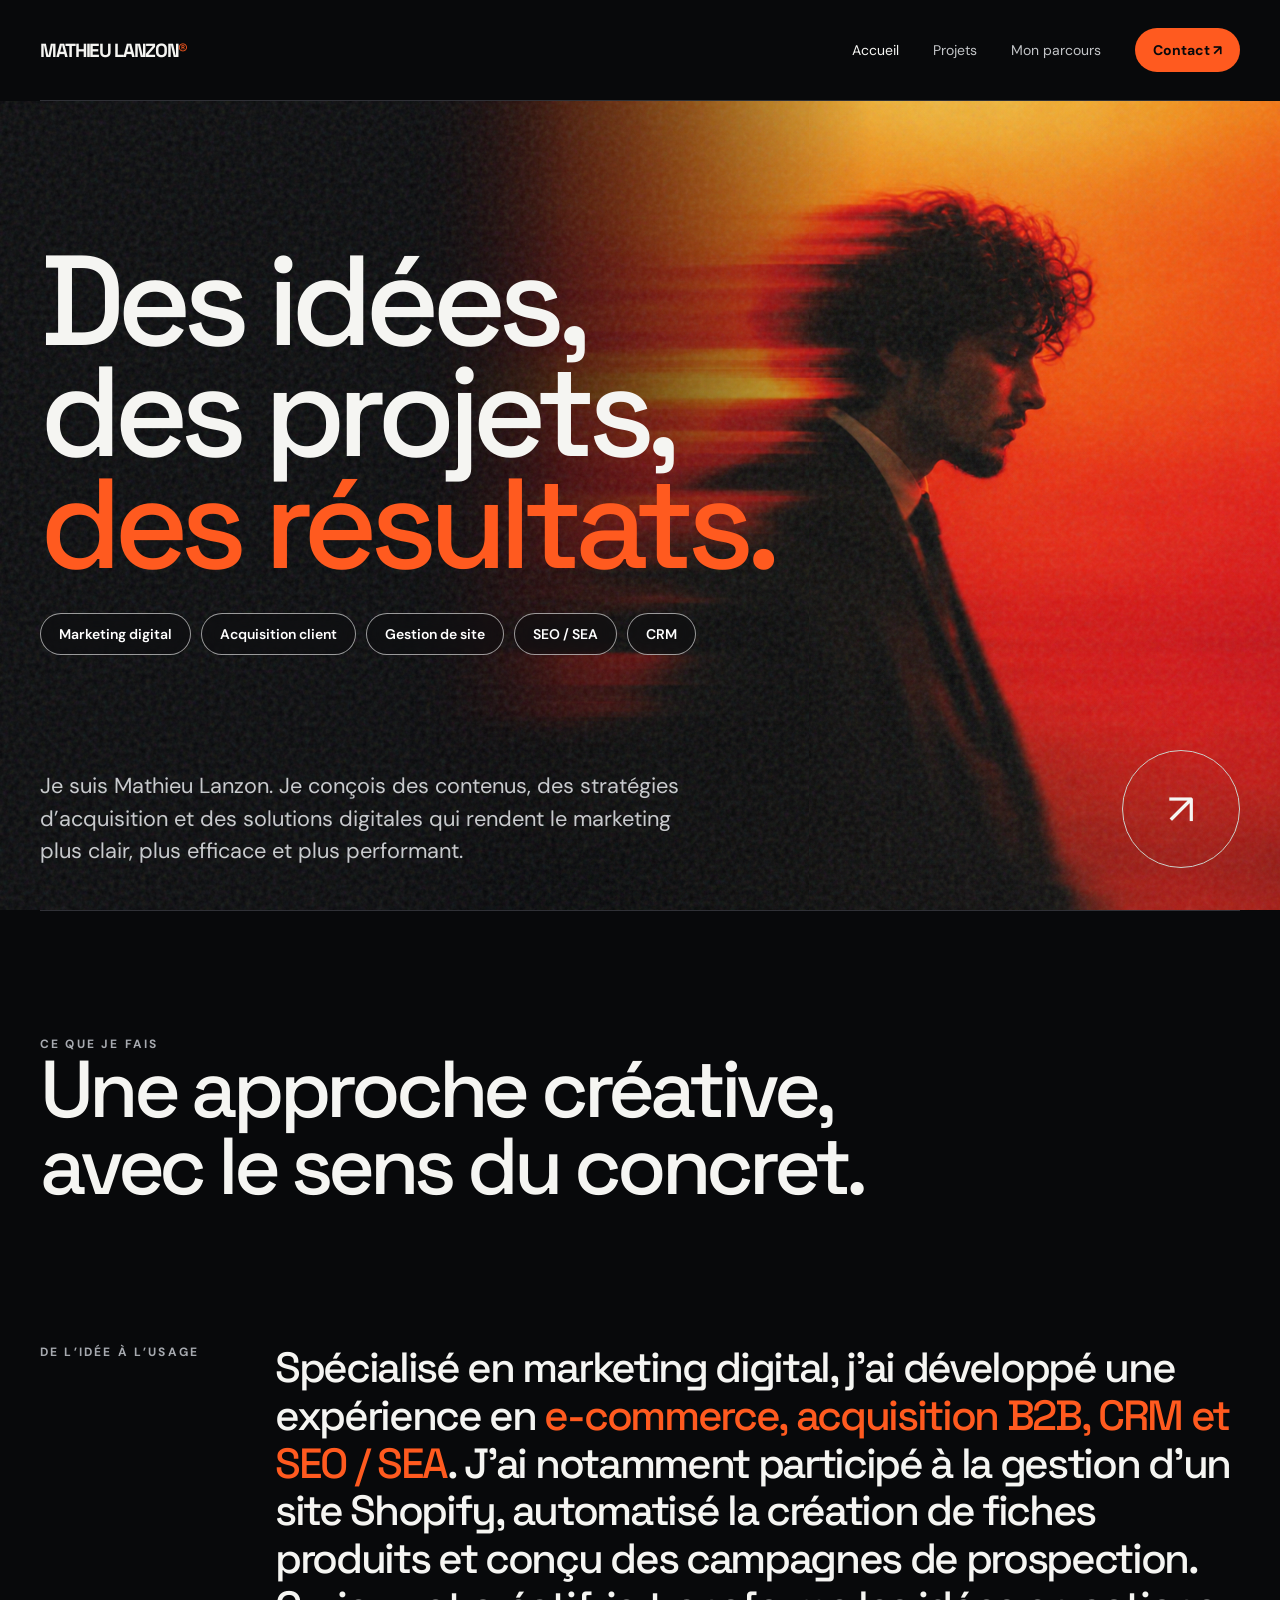
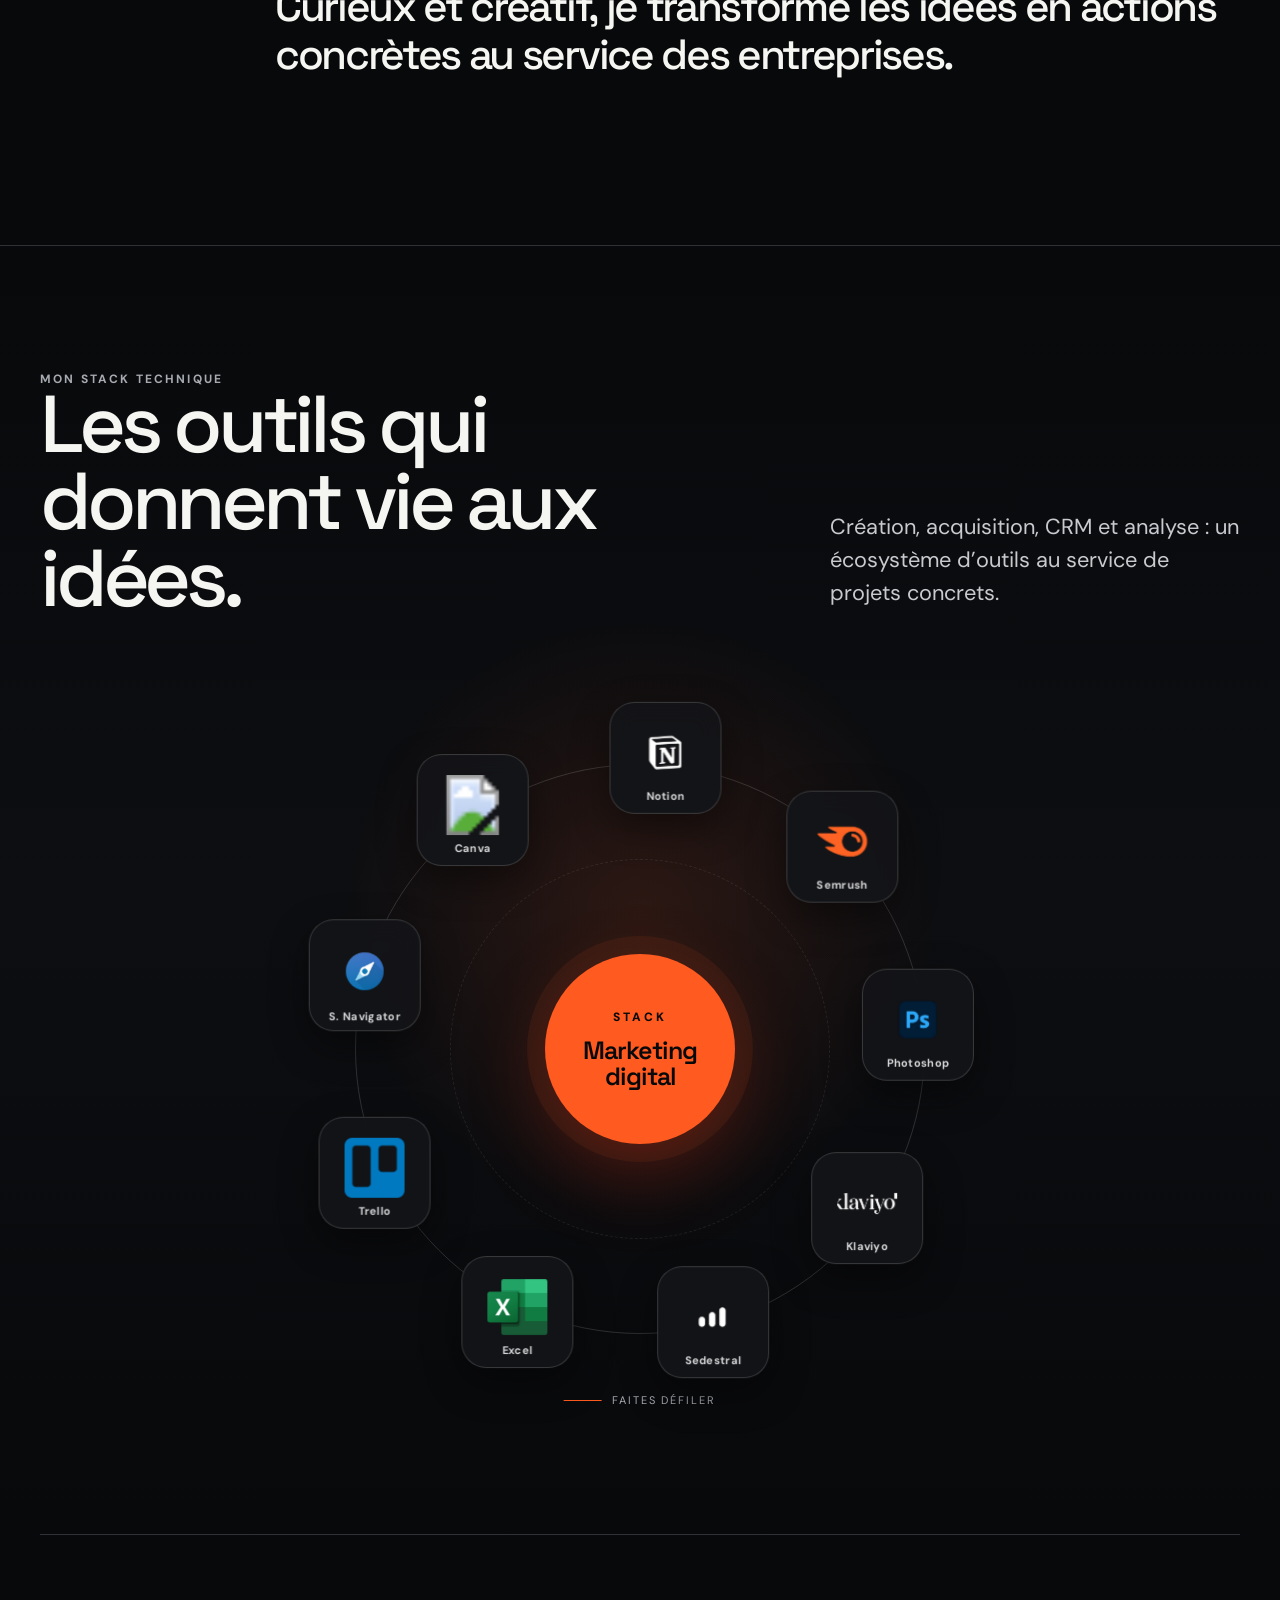
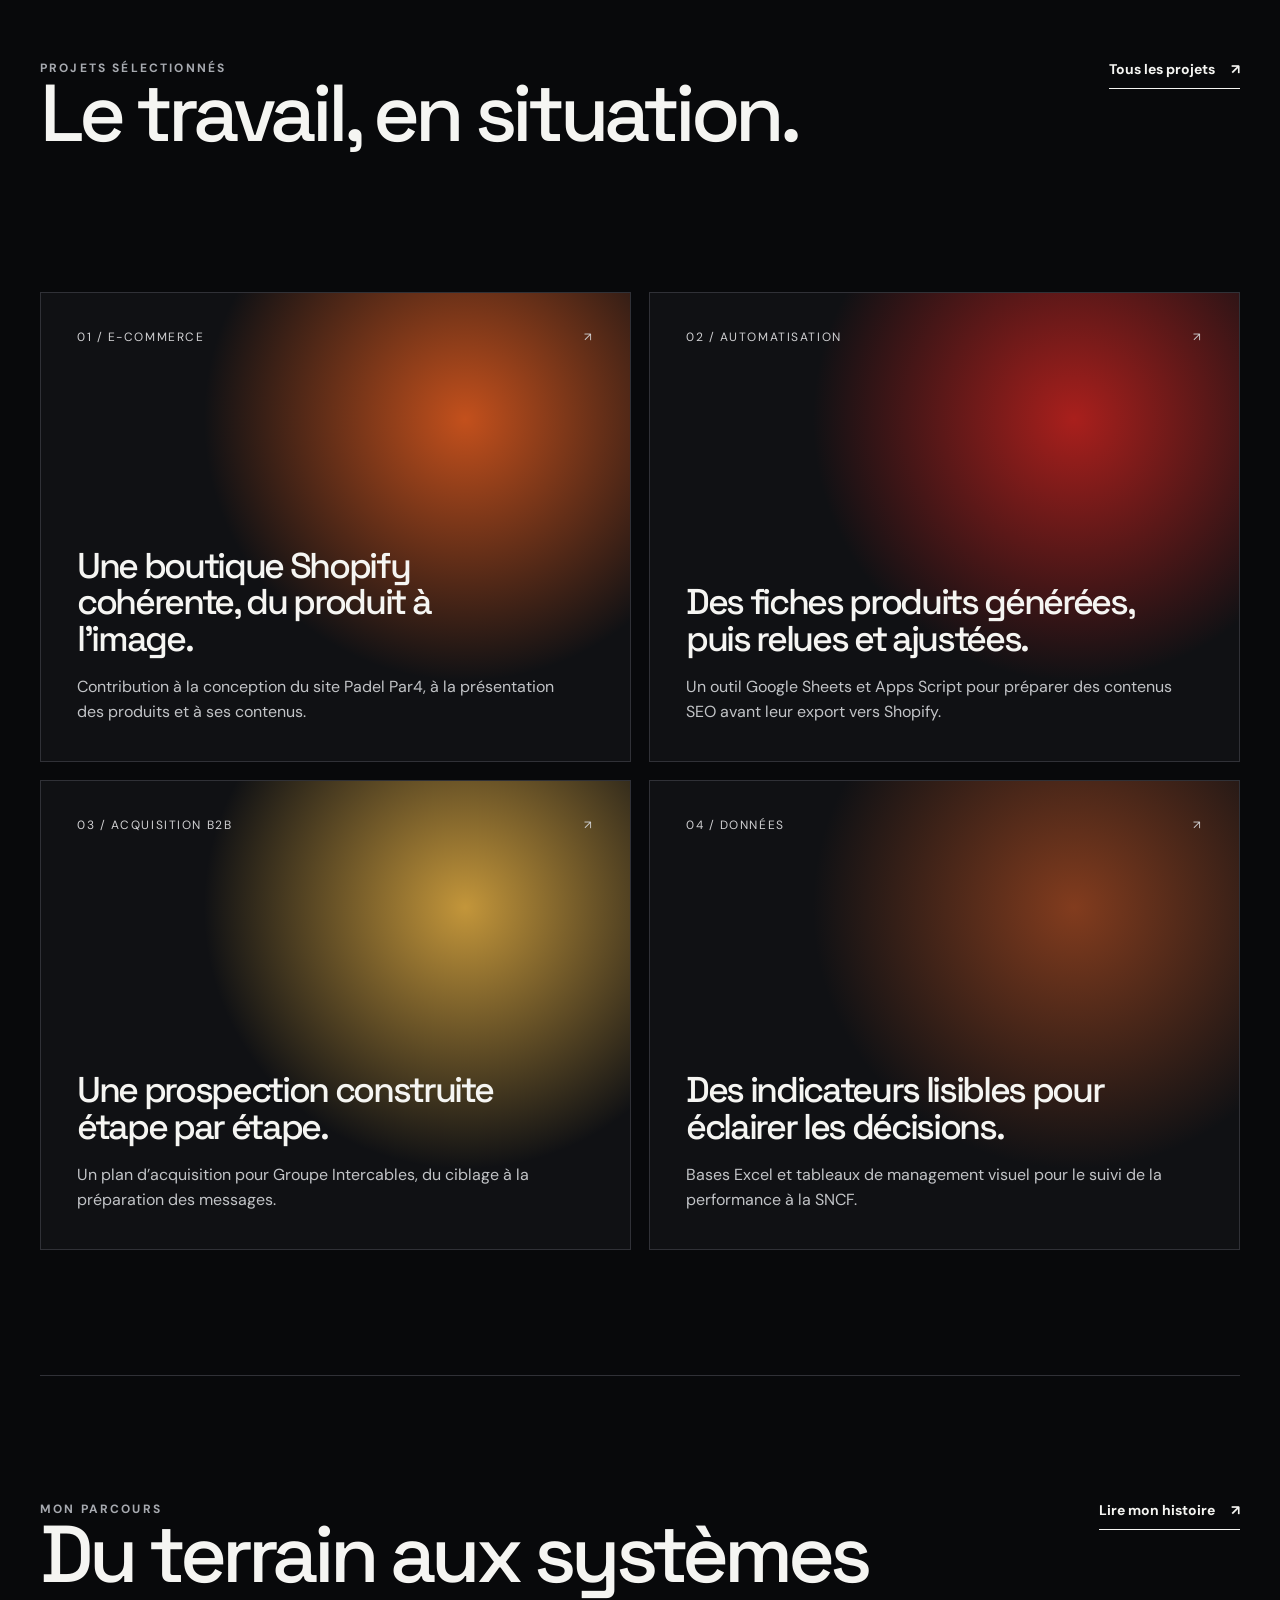
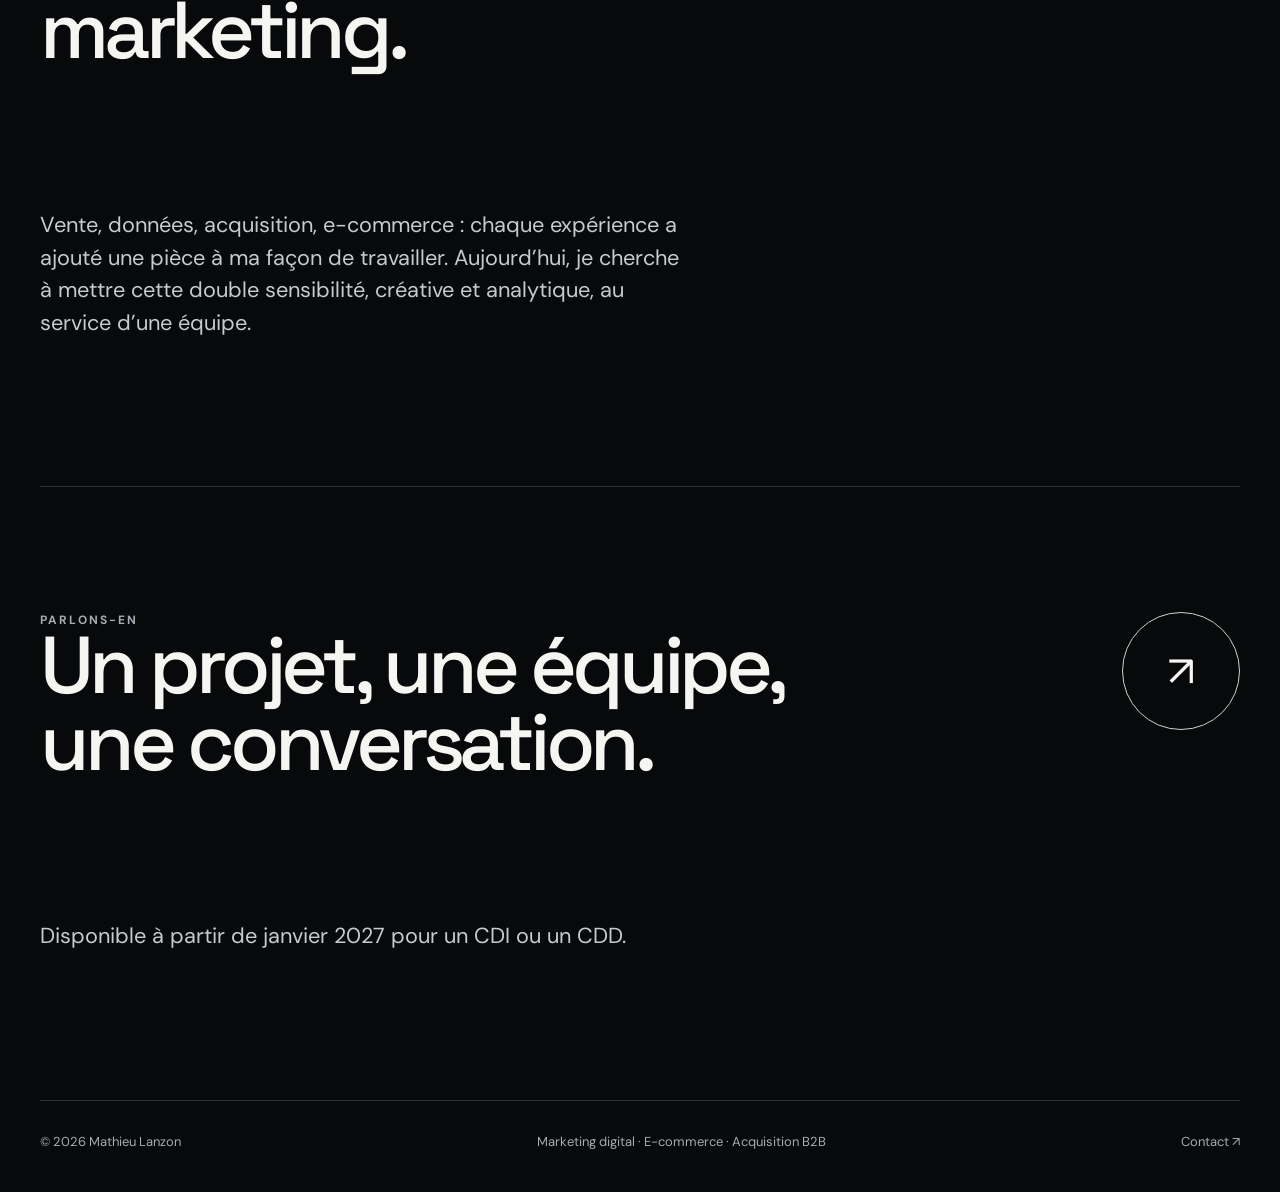
==== commit 4551cf56: "Update index.html" ====
--- a/index.html
+++ b/index.html
@@ -1 +1 @@
-<!doctype html><html lang="fr"><head><meta charset="utf-8"><meta name="viewport" content="width=device-width,initial-scale=1"><meta name="theme-color" content="#08090b"><meta name="description" content="Mathieu Lanzon — marketing digital, e-commerce, acquisition B2B et analyse de données."><title>Mathieu Lanzon — Marketing digital & e-commerce</title><link rel="icon" href="data:image/svg+xml,%3Csvg xmlns='http://www.w3.org/2000/svg' viewBox='0 0 64 64'%3E%3Crect width='64' height='64' rx='13' fill='%2308090b'/%3E%3Cpath d='M12 46V18h8l12 18 12-18h8v28h-8V30L32 47 20 30v16z' fill='%23ff5a1f'/%3E%3C/svg%3E"><link rel="stylesheet" href="styles.css" defer></head><body><a class="skip" href="#main">Aller au contenu</a><header class="site-header wrap"><a class="brand" href="index.html">MATHIEU LANZON<b>®</b></a><button class="menu-toggle" aria-controls="navigation" aria-expanded="false">Menu</button><nav class="nav" id="navigation" aria-label="Navigation principale"><a href="index.html" aria-current="page">Accueil</a><a href="projets.html">Projets</a><a href="parcours.html">Mon parcours</a><a class="nav-contact" href="contact.html">Contact ↗</a></nav></header><main id="main"><section class="hero"><div class="wrap hero-content"><h1>Des idées,<br>des projets,<br><em>des résultats.</em></h1><div class="skill-pills" aria-label="Compétences"><span>Marketing digital</span><span>Acquisition client</span><span>Gestion de site</span><span>SEO / SEA</span><span>CRM</span></div><div class="hero-bottom"><p class="lead">Je suis Mathieu Lanzon. Je conçois des contenus, des stratégies d’acquisition et des solutions digitales qui rendent le marketing plus clair, plus efficace et plus performant.</p><a class="round-link" href="projets.html" aria-label="Découvrir mes projets">↗</a></div></div></section><section class="section wrap"><div class="section-top"><div><div class="eyebrow">Ce que je fais</div><h2>Une approche créative, avec le sens du concret.</h2></div></div><div class="statement"><div class="micro">De l’idée à l’usage</div><p>Spécialisé en marketing digital, j’ai développé une expérience en <strong>e-commerce, acquisition B2B, CRM et SEO / SEA</strong>. J’ai notamment participé à la gestion d’un site Shopify, automatisé la création de fiches produits et conçu des campagnes de prospection. Curieux et créatif, je transforme les idées en actions concrètes au service des entreprises.</p></div></section><section class="section stack-section" aria-labelledby="stack-title"><div class="wrap"><div class="section-top stack-heading"><div><div class="eyebrow">Mon stack technique</div><h2 id="stack-title">Les outils qui donnent vie aux idées.</h2></div><p class="lead">Création, acquisition, CRM et analyse&nbsp;: un écosystème d’outils au service de projets concrets.</p></div><div class="stack-orbit" data-stack-orbit><div class="orbit-ring orbit-ring-one" aria-hidden="true"></div><div class="orbit-ring orbit-ring-two" aria-hidden="true"></div><div class="stack-core"><span>STACK</span><strong>Marketing<br>digital</strong></div><ul class="stack-logos" aria-label="Outils maîtrisés"><li class="stack-logo" data-angle="-90"><div class="stack-logo-card"><img src="stack-scribus.svg" alt="Sales Navigator"><span>Sales Navigator</span></div></li><li class="stack-logo" data-angle="-50"><div class="stack-logo-card"><img src="stack-canva.svg" alt="Canva"><span>Canva</span></div></li><li class="stack-logo" data-angle="-10"><div class="stack-logo-card"><img src="stack-notion.svg" alt="Notion"><span>Notion</span></div></li><li class="stack-logo" data-angle="30"><div class="stack-logo-card"><img src="stack-semrush.svg" alt="Semrush"><span>Semrush</span></div></li><li class="stack-logo" data-angle="70"><div class="stack-logo-card"><img src="stack-photoshop.svg" alt="Adobe Photoshop"><span>Photoshop</span></div></li><li class="stack-logo" data-angle="110"><div class="stack-logo-card"><img src="stack-klaviyo.svg" alt="Klaviyo"><span>Klaviyo</span></div></li><li class="stack-logo" data-angle="150"><div class="stack-logo-card"><img src="stack-sedestral.svg" alt="Sedestral"><span>Sedestral</span></div></li><li class="stack-logo" data-angle="190"><div class="stack-logo-card"><img src="stack-excel.svg" alt="Microsoft Excel"><span>Excel</span></div></li><li class="stack-logo" data-angle="230"><div class="stack-logo-card"><img src="stack-trello.svg" alt="Trello"><span>Trello</span></div></li></ul><div class="stack-scroll-hint" aria-hidden="true"><span></span> Faites défiler</div></div></div></section><section class="section wrap"><div class="section-top"><div><div class="eyebrow">Projets sélectionnés</div><h2>Le travail, en situation.</h2></div><a class="text-link" href="projets.html">Tous les projets <span>↗</span></a></div><div class="card-grid"><a class="project-card" style="--glow:#ff651f" href="projets.html#shopify"><div class="card-meta"><span>01 / E-commerce</span><span class="card-arrow">↗</span></div><div><h3>Une boutique Shopify cohérente, du produit à l’image.</h3><p>Contribution à la conception du site Padel Par4, à la présentation des produits et à ses contenus.</p></div></a><a class="project-card" style="--glow:#dc241f" href="projets.html#automatisation"><div class="card-meta"><span>02 / Automatisation</span><span class="card-arrow">↗</span></div><div><h3>Des fiches produits générées, puis relues et ajustées.</h3><p>Un outil Google Sheets et Apps Script pour préparer des contenus SEO avant leur export vers Shopify.</p></div></a><a class="project-card" style="--glow:#ffc247" href="projets.html#acquisition"><div class="card-meta"><span>03 / Acquisition B2B</span><span class="card-arrow">↗</span></div><div><h3>Une prospection construite étape par étape.</h3><p>Un plan d’acquisition pour Groupe Intercables, du ciblage à la préparation des messages.</p></div></a><a class="project-card" style="--glow:#a84a21" href="projets.html#donnees"><div class="card-meta"><span>04 / Données</span><span class="card-arrow">↗</span></div><div><h3>Des indicateurs lisibles pour éclairer les décisions.</h3><p>Bases Excel et tableaux de management visuel pour le suivi de la performance à la SNCF.</p></div></a></div></section><section class="section wrap neon-section neon-section--top"><div class="neon-filaments" aria-hidden="true"><i></i><i></i><i></i></div><div class="section-top"><div><div class="eyebrow">Mon parcours</div><h2>Du terrain aux systèmes marketing.</h2></div><a class="text-link" href="parcours.html">Lire mon histoire <span>↗</span></a></div><p class="lead">Vente, données, acquisition, e-commerce : chaque expérience a ajouté une pièce à ma façon de travailler. Aujourd’hui, je cherche à mettre cette double sensibilité, créative et analytique, au service d’une équipe.</p></section><section class="section wrap neon-section neon-section--bottom"><div class="neon-filaments" aria-hidden="true"><i></i><i></i><i></i></div><div class="section-top"><div><div class="eyebrow">Parlons-en</div><h2>Un projet, une équipe, une conversation.</h2></div><a class="round-link" href="contact.html" aria-label="Aller à la page contact">↗</a></div><p class="lead">Disponible à partir de janvier 2027 pour un CDI ou un CDD.</p></section></main><footer class="footer wrap"><span>© 2026 Mathieu Lanzon</span><span>Marketing digital · E-commerce · Acquisition B2B</span><a href="contact.html">Contact ↗</a></footer><script src="site.js" defer></script></body></html>
+<!doctype html><html lang="fr"><head><meta charset="utf-8"><meta name="viewport" content="width=device-width,initial-scale=1"><meta name="theme-color" content="#08090b"><meta name="description" content="Mathieu Lanzon — marketing digital, e-commerce, acquisition B2B et analyse de données."><title>Mathieu Lanzon — Marketing digital & e-commerce</title><link rel="icon" href="data:image/svg+xml,%3Csvg xmlns='http://www.w3.org/2000/svg' viewBox='0 0 64 64'%3E%3Crect width='64' height='64' rx='13' fill='%2308090b'/%3E%3Cpath d='M12 46V18h8l12 18 12-18h8v28h-8V30L32 47 20 30v16z' fill='%23ff5a1f'/%3E%3C/svg%3E"><link rel="stylesheet" href="styles.css" defer></head><body><a class="skip" href="#main">Aller au contenu</a><header class="site-header wrap"><a class="brand" href="index.html">MATHIEU LANZON<b>®</b></a><button class="menu-toggle" aria-controls="navigation" aria-expanded="false">Menu</button><nav class="nav" id="navigation" aria-label="Navigation principale"><a href="index.html" aria-current="page">Accueil</a><a href="projets.html">Projets</a><a href="parcours.html">Mon parcours</a><a class="nav-contact" href="contact.html">Contact ↗</a></nav></header><main id="main"><section class="hero"><div class="wrap hero-content"><h1>Des idées,<br>des projets,<br><em>des résultats.</em></h1><div class="skill-pills" aria-label="Compétences"><span>Marketing digital</span><span>Acquisition client</span><span>Gestion de site</span><span>SEO / SEA</span><span>CRM</span></div><div class="hero-bottom"><p class="lead">Je suis Mathieu Lanzon. Je conçois des contenus, des stratégies d’acquisition et des solutions digitales qui rendent le marketing plus clair, plus efficace et plus performant.</p><a class="round-link" href="projets.html" aria-label="Découvrir mes projets">↗</a></div></div></section><section class="section wrap"><div class="section-top"><div><div class="eyebrow">Ce que je fais</div><h2>Une approche créative, avec le sens du concret.</h2></div></div><div class="statement"><div class="micro">De l’idée à l’usage</div><p>Spécialisé en marketing digital, j’ai développé une expérience en <strong>e-commerce, acquisition B2B, CRM et SEO / SEA</strong>. J’ai notamment participé à la gestion d’un site Shopify, automatisé la création de fiches produits et conçu des campagnes de prospection. Curieux et créatif, je transforme les idées en actions concrètes au service des entreprises.</p></div></section><section class="section stack-section" aria-labelledby="stack-title"><div class="wrap"><div class="section-top stack-heading"><div><div class="eyebrow">Mon stack technique</div><h2 id="stack-title">Les outils qui donnent vie aux idées.</h2></div><p class="lead">Création, acquisition, CRM et analyse&nbsp;: un écosystème d’outils au service de projets concrets.</p></div><div class="stack-orbit" data-stack-orbit><div class="orbit-ring orbit-ring-one" aria-hidden="true"></div><div class="orbit-ring orbit-ring-two" aria-hidden="true"></div><div class="stack-core"><span>STACK</span><strong>Marketing<br>digital</strong></div><ul class="stack-logos" aria-label="Outils maîtrisés"><li class="stack-logo" data-angle="-90"><div class="stack-logo-card"><img src="stack-scribus.svg" alt="Sales Navigator"><span>S. Navigator</span></div></li><li class="stack-logo" data-angle="-50"><div class="stack-logo-card"><img src="stack-canva.svg" alt="Canva"><span>Canva</span></div></li><li class="stack-logo" data-angle="-10"><div class="stack-logo-card"><img src="stack-notion.svg" alt="Notion"><span>Notion</span></div></li><li class="stack-logo" data-angle="30"><div class="stack-logo-card"><img src="stack-semrush.svg" alt="Semrush"><span>Semrush</span></div></li><li class="stack-logo" data-angle="70"><div class="stack-logo-card"><img src="stack-photoshop.svg" alt="Adobe Photoshop"><span>Photoshop</span></div></li><li class="stack-logo" data-angle="110"><div class="stack-logo-card"><img src="stack-klaviyo.svg" alt="Klaviyo"><span>Klaviyo</span></div></li><li class="stack-logo" data-angle="150"><div class="stack-logo-card"><img src="stack-sedestral.svg" alt="Sedestral"><span>Sedestral</span></div></li><li class="stack-logo" data-angle="190"><div class="stack-logo-card"><img src="stack-excel.svg" alt="Microsoft Excel"><span>Excel</span></div></li><li class="stack-logo" data-angle="230"><div class="stack-logo-card"><img src="stack-trello.svg" alt="Trello"><span>Trello</span></div></li></ul><div class="stack-scroll-hint" aria-hidden="true"><span></span> Faites défiler</div></div></div></section><section class="section wrap"><div class="section-top"><div><div class="eyebrow">Projets sélectionnés</div><h2>Le travail, en situation.</h2></div><a class="text-link" href="projets.html">Tous les projets <span>↗</span></a></div><div class="card-grid"><a class="project-card" style="--glow:#ff651f" href="projets.html#shopify"><div class="card-meta"><span>01 / E-commerce</span><span class="card-arrow">↗</span></div><div><h3>Une boutique Shopify cohérente, du produit à l’image.</h3><p>Contribution à la conception du site Padel Par4, à la présentation des produits et à ses contenus.</p></div></a><a class="project-card" style="--glow:#dc241f" href="projets.html#automatisation"><div class="card-meta"><span>02 / Automatisation</span><span class="card-arrow">↗</span></div><div><h3>Des fiches produits générées, puis relues et ajustées.</h3><p>Un outil Google Sheets et Apps Script pour préparer des contenus SEO avant leur export vers Shopify.</p></div></a><a class="project-card" style="--glow:#ffc247" href="projets.html#acquisition"><div class="card-meta"><span>03 / Acquisition B2B</span><span class="card-arrow">↗</span></div><div><h3>Une prospection construite étape par étape.</h3><p>Un plan d’acquisition pour Groupe Intercables, du ciblage à la préparation des messages.</p></div></a><a class="project-card" style="--glow:#a84a21" href="projets.html#donnees"><div class="card-meta"><span>04 / Données</span><span class="card-arrow">↗</span></div><div><h3>Des indicateurs lisibles pour éclairer les décisions.</h3><p>Bases Excel et tableaux de management visuel pour le suivi de la performance à la SNCF.</p></div></a></div></section><section class="section wrap neon-section neon-section--top"><div class="neon-filaments" aria-hidden="true"><i></i><i></i><i></i></div><div class="section-top"><div><div class="eyebrow">Mon parcours</div><h2>Du terrain aux systèmes marketing.</h2></div><a class="text-link" href="parcours.html">Lire mon histoire <span>↗</span></a></div><p class="lead">Vente, données, acquisition, e-commerce : chaque expérience a ajouté une pièce à ma façon de travailler. Aujourd’hui, je cherche à mettre cette double sensibilité, créative et analytique, au service d’une équipe.</p></section><section class="section wrap neon-section neon-section--bottom"><div class="neon-filaments" aria-hidden="true"><i></i><i></i><i></i></div><div class="section-top"><div><div class="eyebrow">Parlons-en</div><h2>Un projet, une équipe, une conversation.</h2></div><a class="round-link" href="contact.html" aria-label="Aller à la page contact">↗</a></div><p class="lead">Disponible à partir de janvier 2027 pour un CDI ou un CDD.</p></section></main><footer class="footer wrap"><span>© 2026 Mathieu Lanzon</span><span>Marketing digital · E-commerce · Acquisition B2B</span><a href="contact.html">Contact ↗</a></footer><script src="site.js" defer></script></body></html>
--- a/styles.css
+++ b/styles.css
@@ -4,3 +4,13 @@
 .contact-note{color:var(--accent);font-weight:700}
 
 .stack-section{overflow:hidden;background:radial-gradient(circle at 50% 52%,rgba(255,90,31,.13),transparent 32%),linear-gradient(180deg,#08090b,#0d0e11 50%,#08090b)}.stack-heading{align-items:end}.stack-heading h2{max-width:780px;margin-bottom:0}.stack-heading .lead{max-width:410px;margin:0 0 8px}.stack-orbit{position:relative;height:720px;margin-top:10px;isolation:isolate}.orbit-ring{position:absolute;left:50%;top:50%;border:1px solid rgba(255,255,255,.15);border-radius:50%;transform:translate(-50%,-50%);pointer-events:none}.orbit-ring-one{width:min(68vw,570px);height:min(68vw,570px)}.orbit-ring-two{width:min(45vw,380px);height:min(45vw,380px);border-style:dashed;opacity:.55}.stack-core{position:absolute;z-index:2;left:50%;top:50%;width:190px;height:190px;display:flex;flex-direction:column;justify-content:center;align-items:center;transform:translate(-50%,-50%);border-radius:50%;background:var(--accent);color:#08090b;box-shadow:0 0 0 18px rgba(255,90,31,.08),0 30px 80px rgba(255,58,22,.26)}.stack-core span{font-size:12px;letter-spacing:.25em;font-weight:800;margin-bottom:12px}.stack-core strong{text-align:center;font:600 25px/1.05 'Space Grotesk',sans-serif;letter-spacing:-.04em}.stack-logos{list-style:none;margin:0;padding:0}.stack-logo{position:absolute;z-index:3;left:50%;top:50%;width:112px;height:112px;will-change:transform}.stack-logo-card{width:100%;height:100%;display:grid;grid-template-rows:1fr auto;place-items:center;padding:13px 12px 10px;border:1px solid rgba(255,255,255,.17);border-radius:25px;background:rgba(20,21,24,.94);box-shadow:0 14px 38px rgba(0,0,0,.42);backdrop-filter:blur(12px)}.stack-logo img{display:block;max-width:72px;max-height:60px;object-fit:contain}.stack-logo span{font-size:11px;font-weight:700;letter-spacing:.03em;color:#d7d8da}.stack-scroll-hint{position:absolute;left:50%;bottom:2px;display:flex;align-items:center;gap:10px;transform:translateX(-50%);font-size:11px;text-transform:uppercase;letter-spacing:.18em;color:var(--muted)}.stack-scroll-hint span{display:block;width:38px;height:1px;background:var(--accent)}@media(max-width:800px){.stack-heading .lead{margin:20px 0 0}.stack-orbit{height:610px;margin-top:15px}.orbit-ring-one{width:min(86vw,500px);height:min(86vw,500px)}.orbit-ring-two{width:min(56vw,330px);height:min(56vw,330px)}.stack-core{width:145px;height:145px}.stack-core strong{font-size:21px}.stack-logo{width:82px;height:82px}.stack-logo-card{padding:9px 8px 7px;border-radius:19px}.stack-logo img{max-width:52px;max-height:42px}.stack-logo span{font-size:9px}}@media(max-width:480px){.stack-orbit{height:560px;margin-left:-12px;margin-right:-12px}.stack-core{width:124px;height:124px}.stack-core span{font-size:9px;margin-bottom:8px}.stack-core strong{font-size:18px}.stack-logo{width:70px;height:70px}.stack-logo-card{border-radius:16px;padding:7px 6px 6px}.stack-logo img{max-width:43px;max-height:36px}.stack-logo span{font-size:8px}.stack-scroll-hint{bottom:0;white-space:nowrap}}@media(prefers-reduced-motion:reduce){html{scroll-behavior:auto}.stack-logo{will-change:auto}}
+
+/* Presentation text: wider reading measure */
+.statement{grid-template-columns:180px minmax(0,1fr);gap:55px}.statement p{max-width:1040px}
+/* Scroll-lit orange filaments across the final two sections */
+.neon-section{position:relative;isolation:isolate;overflow:hidden;min-height:520px}.neon-section>.section-top,.neon-section>.lead{position:relative;z-index:2}.neon-filaments{position:absolute;z-index:0;inset:0;pointer-events:none;opacity:var(--neon-opacity,.15);transition:opacity .12s linear}.neon-filaments i{position:absolute;bottom:-12%;display:block;width:2px;height:112%;background:linear-gradient(to top,transparent 0%,#ff3b16 9%,#ff8a32 52%,rgba(255,90,31,.12) 100%);border-radius:50%;box-shadow:0 0 16px #ff5a1f,0 0 34px rgba(255,59,22,.64);transform-origin:bottom;clip-path:inset(var(--neon-clip,100%) 0 0);transition:clip-path .12s linear}.neon-filaments i:nth-child(1){left:16%;transform:rotate(-7deg) scaleY(1.12)}.neon-filaments i:nth-child(2){left:54%;width:3px;transform:rotate(5deg) scaleY(.98)}.neon-filaments i:nth-child(3){left:84%;transform:rotate(-4deg) scaleY(1.18)}.neon-section--top .neon-filaments i{bottom:-22%;height:130%;filter:hue-rotate(-4deg)}.neon-section--bottom .neon-filaments{inset:-1px 0 0}.neon-section--bottom .neon-filaments i{height:125%}.neon-section--bottom .neon-filaments i:nth-child(1){left:23%;transform:rotate(7deg)}.neon-section--bottom .neon-filaments i:nth-child(2){left:58%;transform:rotate(-5deg)}.neon-section--bottom .neon-filaments i:nth-child(3){left:88%;transform:rotate(4deg)}@media(max-width:800px){.statement{display:block}.statement p{max-width:none}.neon-section{min-height:470px}.neon-filaments i:nth-child(1){left:12%}.neon-filaments i:nth-child(2){left:57%}.neon-filaments i:nth-child(3){left:91%}}@media(prefers-reduced-motion:reduce){.neon-filaments{opacity:.45}.neon-filaments i{clip-path:inset(18% 0 0);transition:none}}
+
+/* Larger Sales Navigator mark */
+.stack-logo:first-child img{max-width:88px;max-height:76px}
+/* Horizontal neon filaments, revealed from both edges */
+.neon-filaments i,.neon-section--top .neon-filaments i,.neon-section--bottom .neon-filaments i{left:-8%;right:auto;bottom:auto;width:116%;height:2px;transform-origin:left center;clip-path:inset(0 var(--neon-clip,100%) 0 0)}.neon-filaments i:nth-child(1),.neon-section--bottom .neon-filaments i:nth-child(1){left:-8%;right:auto;top:18%;transform:rotate(1.8deg)}.neon-filaments i:nth-child(2),.neon-section--bottom .neon-filaments i:nth-child(2){left:auto;right:-8%;top:51%;width:116%;height:3px;transform:rotate(-2.2deg);transform-origin:right center;clip-path:inset(0 0 0 var(--neon-clip,100%))}.neon-filaments i:nth-child(3),.neon-section--bottom .neon-filaments i:nth-child(3){left:-8%;right:auto;top:82%;transform:rotate(1.2deg)}.neon-section--bottom .neon-filaments i:nth-child(1){top:12%;transform:rotate(-1.5deg)}.neon-section--bottom .neon-filaments i:nth-child(2){top:48%;transform:rotate(1.8deg)}.neon-section--bottom .neon-filaments i:nth-child(3){top:84%;transform:rotate(-1deg)}@media(max-width:800px){.stack-logo:first-child img{max-width:62px;max-height:52px}.neon-filaments i,.neon-section--top .neon-filaments i,.neon-section--bottom .neon-filaments i{width:124%}}
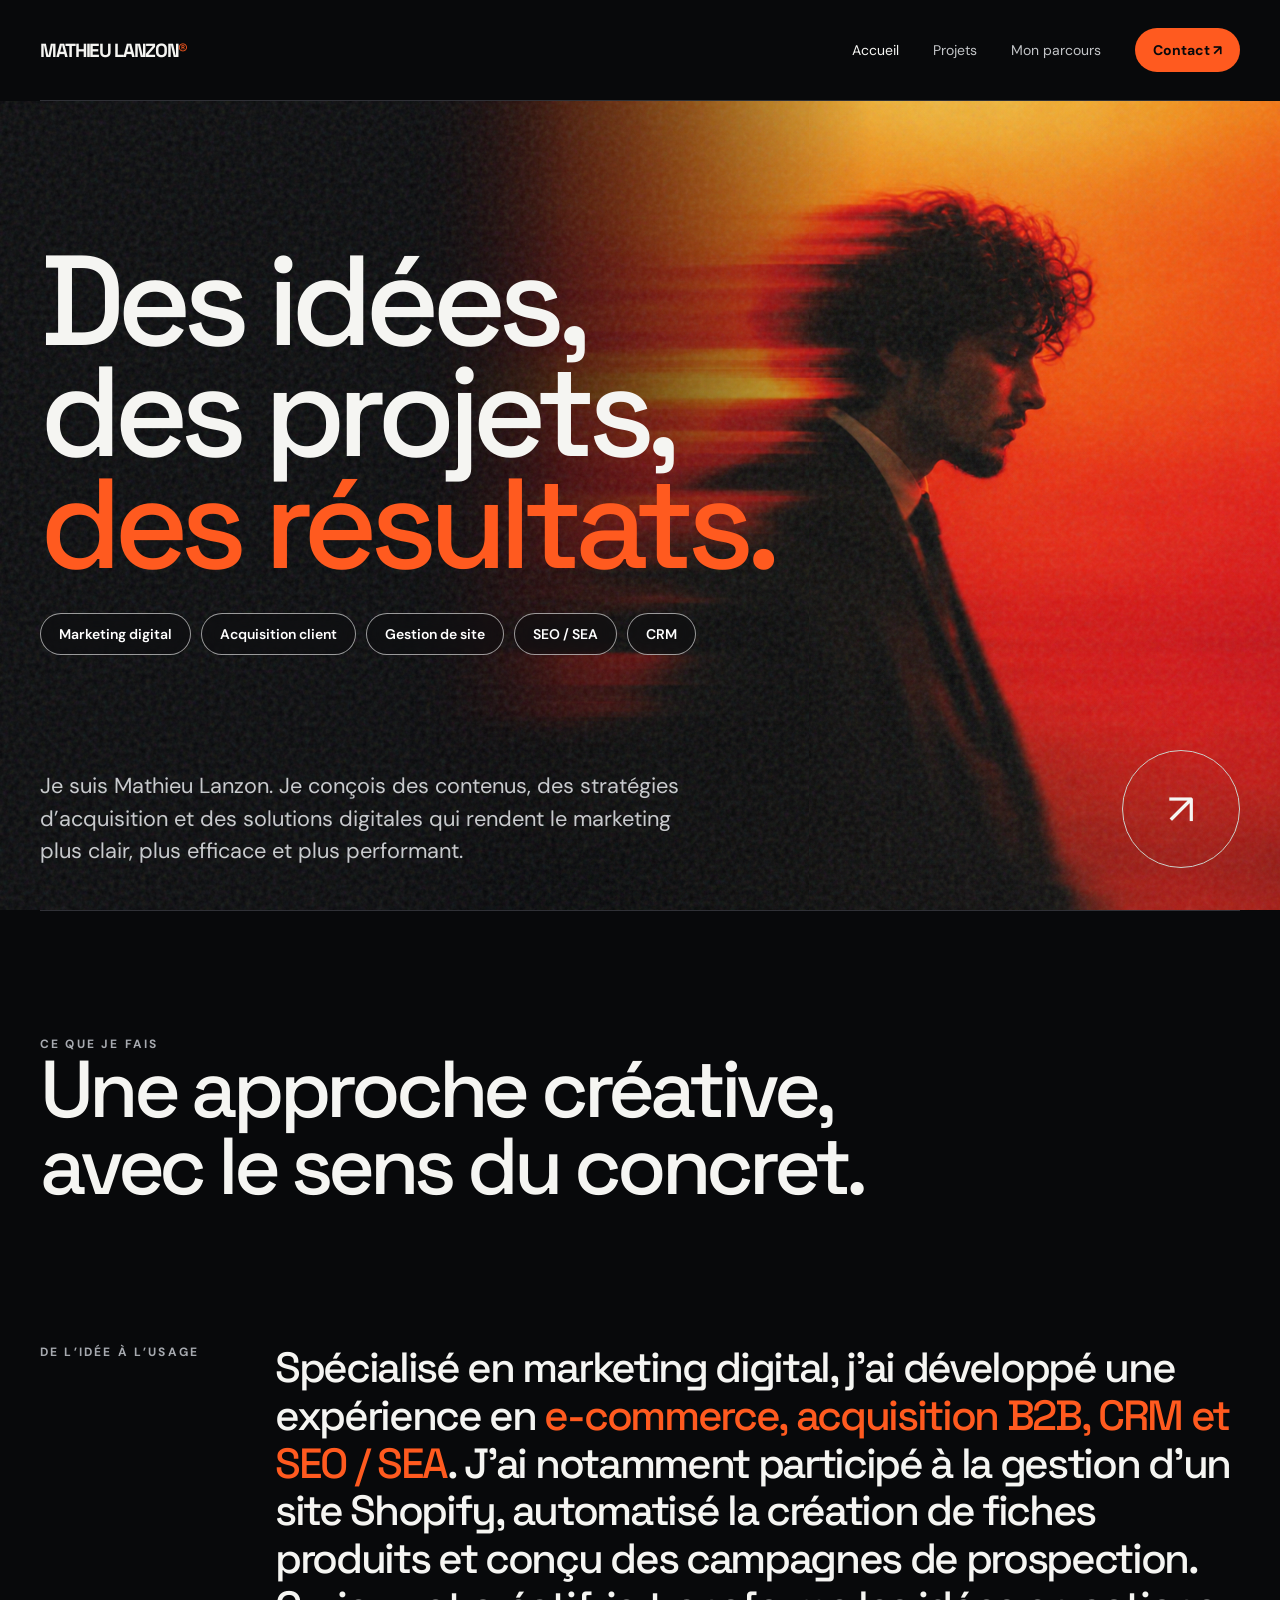
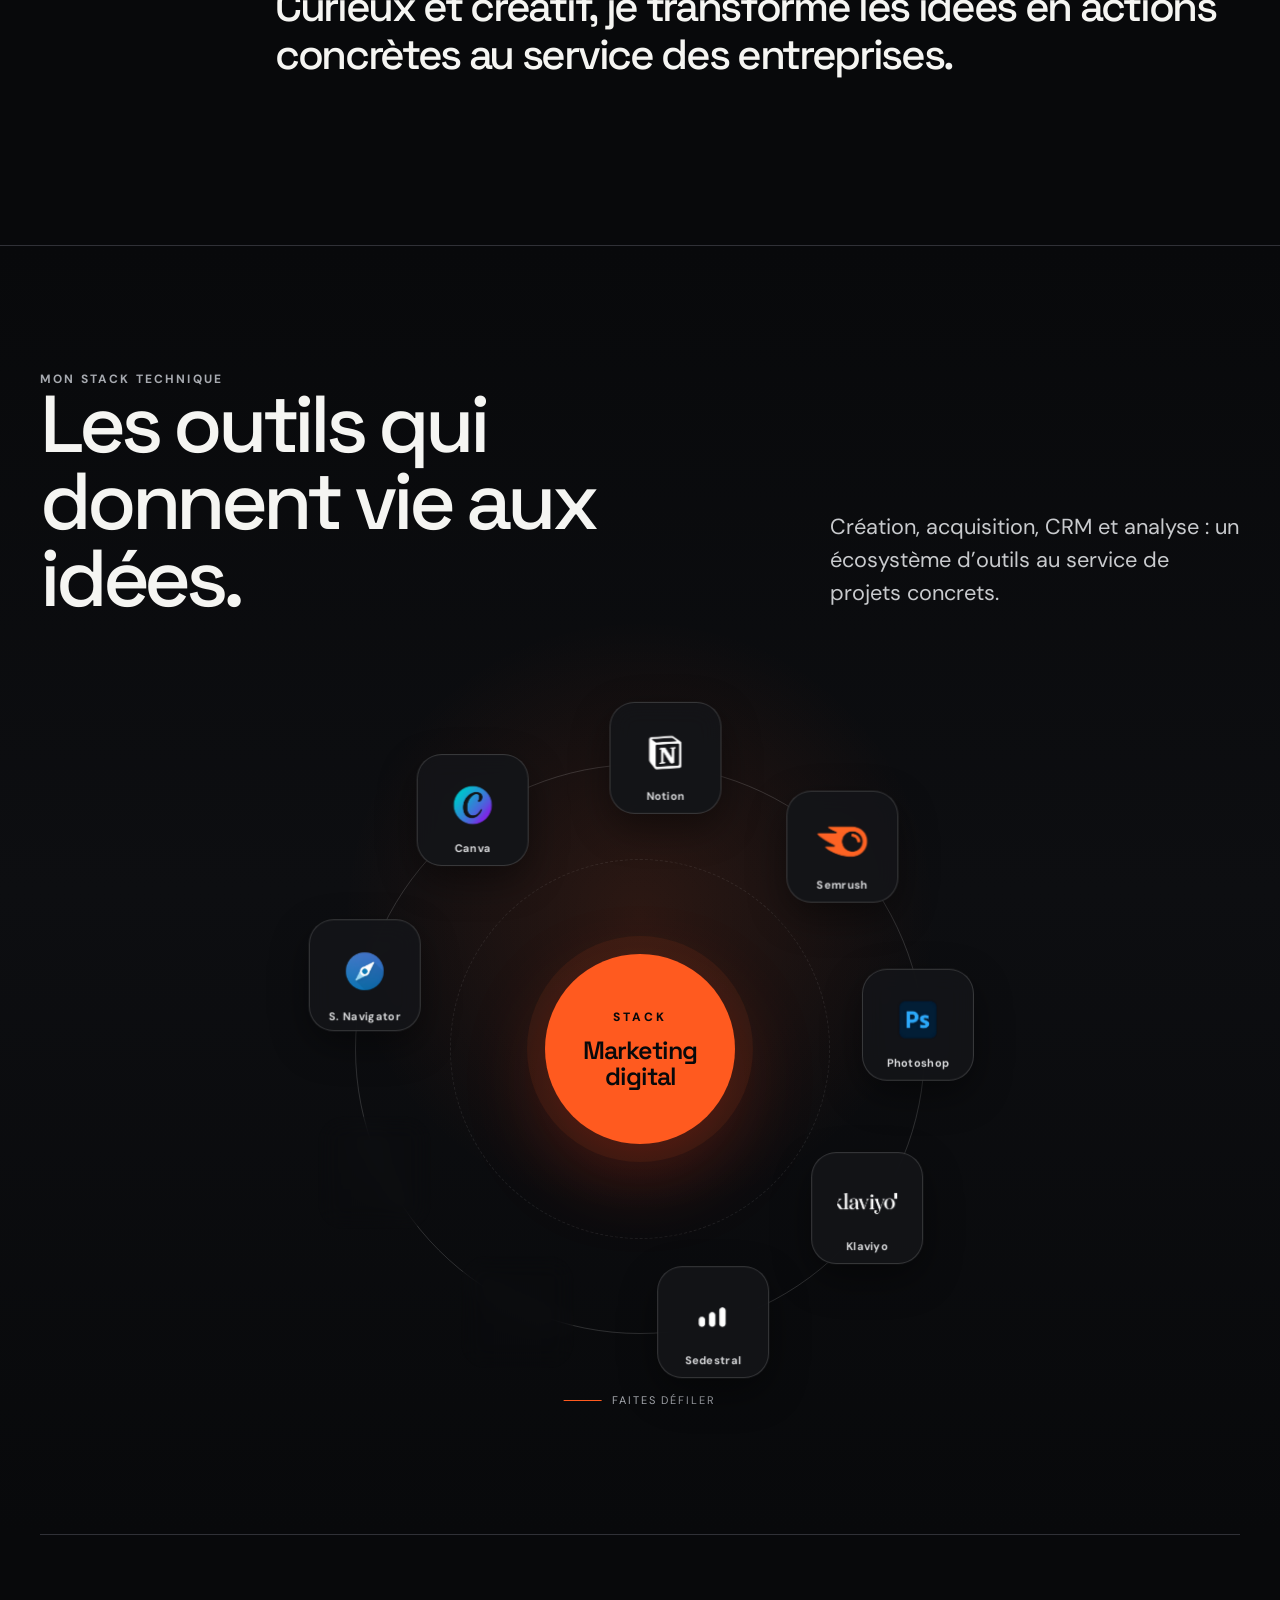
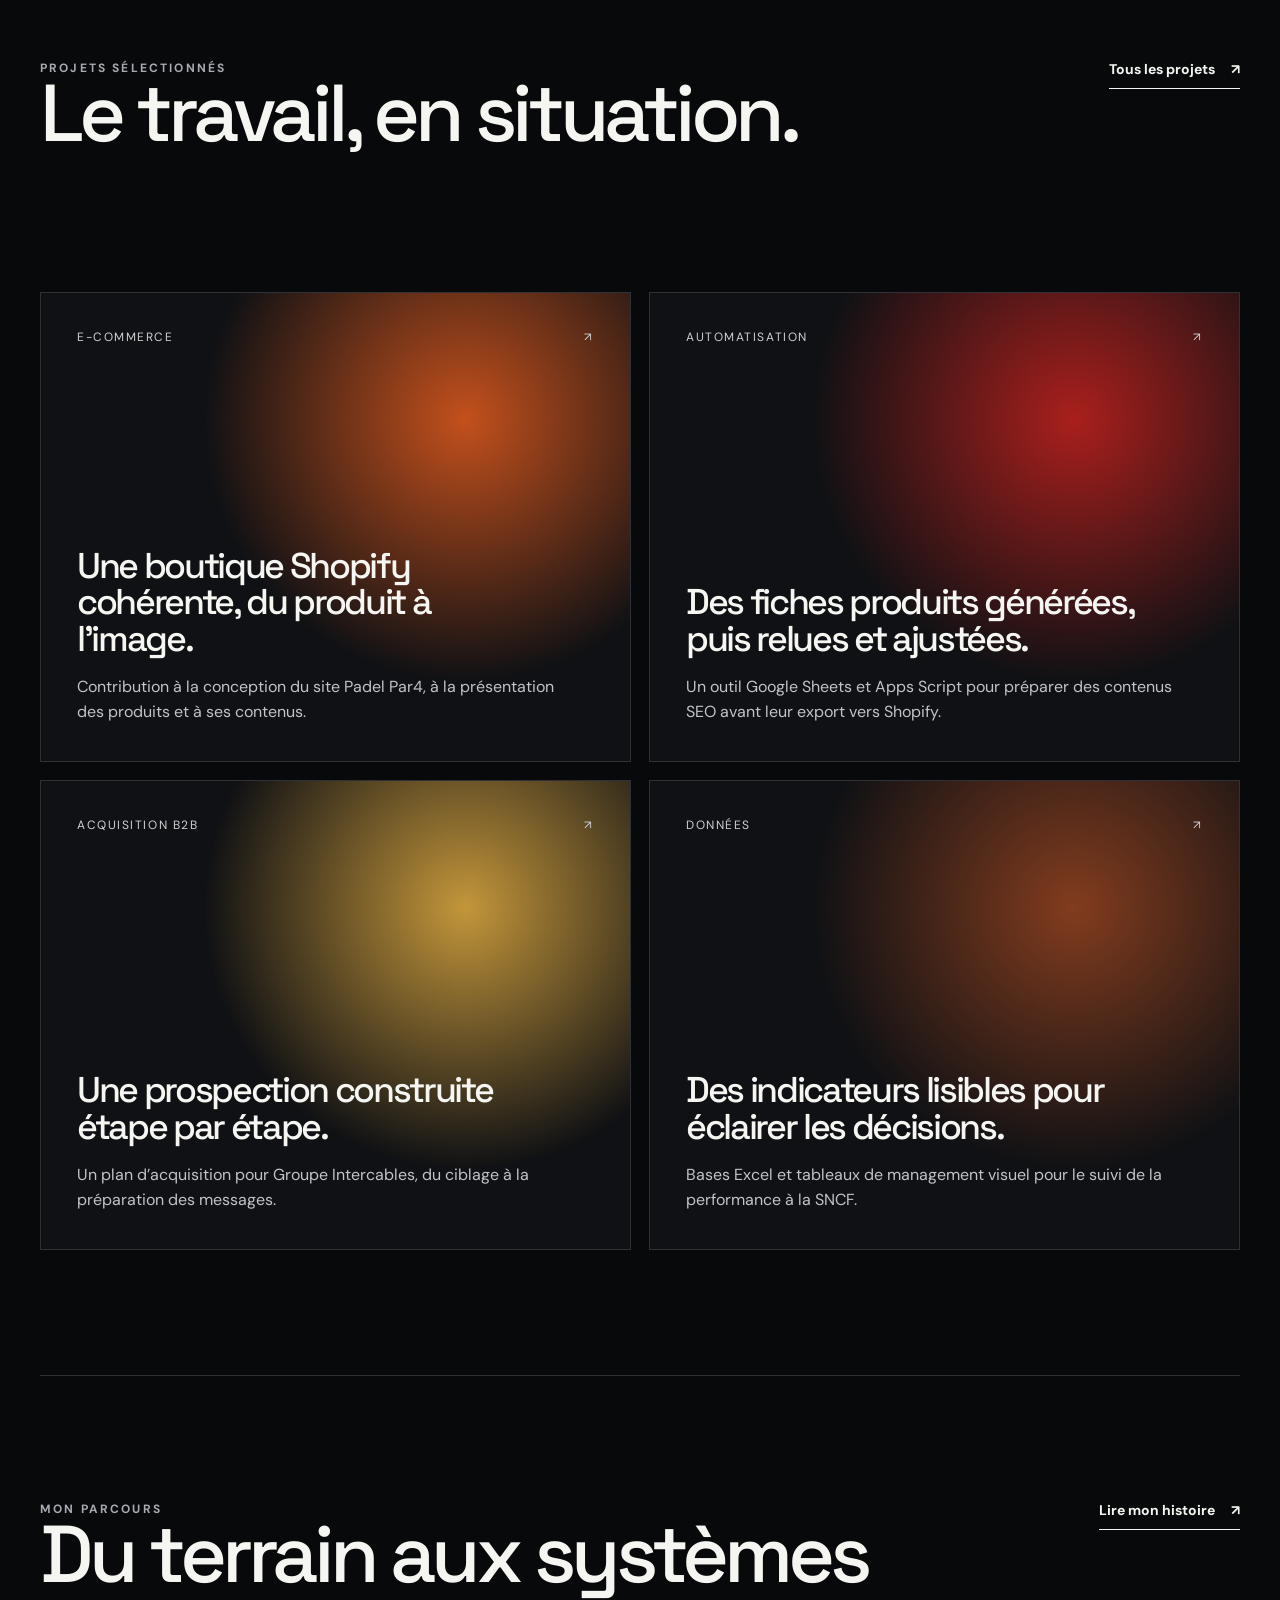
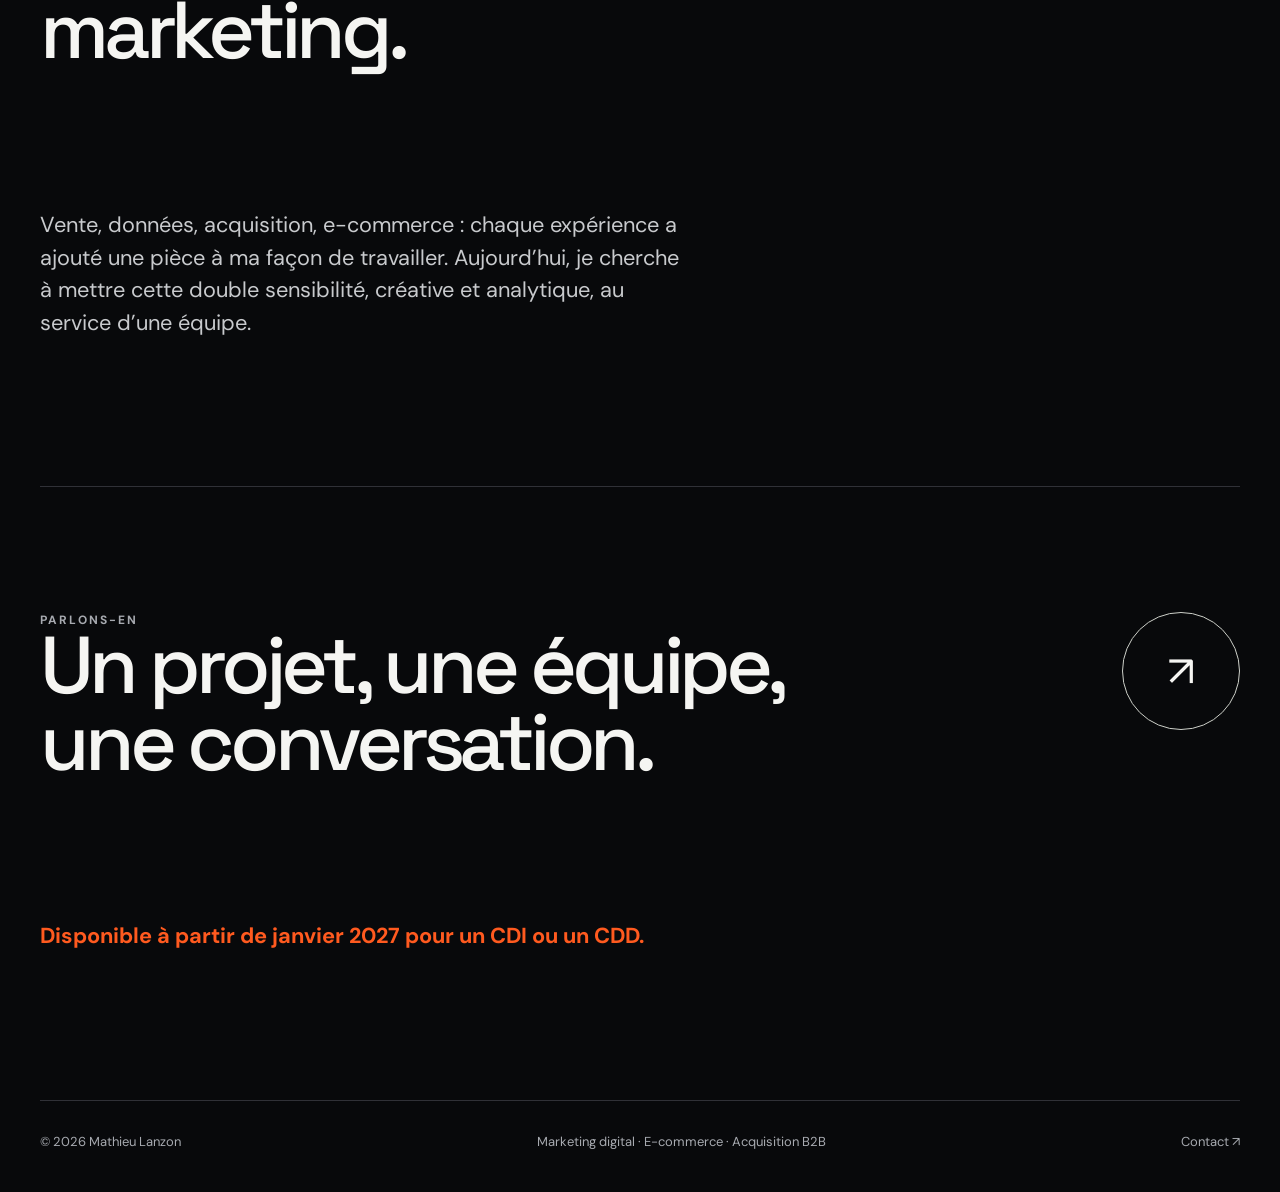
==== commit 8cc851d6: "Update index.html" ====
--- a/index.html
+++ b/index.html
@@ -1 +1 @@
-<!doctype html><html lang="fr"><head><meta charset="utf-8"><meta name="viewport" content="width=device-width,initial-scale=1"><meta name="theme-color" content="#08090b"><meta name="description" content="Mathieu Lanzon — marketing digital, e-commerce, acquisition B2B et analyse de données."><title>Mathieu Lanzon — Marketing digital & e-commerce</title><link rel="icon" href="data:image/svg+xml,%3Csvg xmlns='http://www.w3.org/2000/svg' viewBox='0 0 64 64'%3E%3Crect width='64' height='64' rx='13' fill='%2308090b'/%3E%3Cpath d='M12 46V18h8l12 18 12-18h8v28h-8V30L32 47 20 30v16z' fill='%23ff5a1f'/%3E%3C/svg%3E"><link rel="stylesheet" href="styles.css" defer></head><body><a class="skip" href="#main">Aller au contenu</a><header class="site-header wrap"><a class="brand" href="index.html">MATHIEU LANZON<b>®</b></a><button class="menu-toggle" aria-controls="navigation" aria-expanded="false">Menu</button><nav class="nav" id="navigation" aria-label="Navigation principale"><a href="index.html" aria-current="page">Accueil</a><a href="projets.html">Projets</a><a href="parcours.html">Mon parcours</a><a class="nav-contact" href="contact.html">Contact ↗</a></nav></header><main id="main"><section class="hero"><div class="wrap hero-content"><h1>Des idées,<br>des projets,<br><em>des résultats.</em></h1><div class="skill-pills" aria-label="Compétences"><span>Marketing digital</span><span>Acquisition client</span><span>Gestion de site</span><span>SEO / SEA</span><span>CRM</span></div><div class="hero-bottom"><p class="lead">Je suis Mathieu Lanzon. Je conçois des contenus, des stratégies d’acquisition et des solutions digitales qui rendent le marketing plus clair, plus efficace et plus performant.</p><a class="round-link" href="projets.html" aria-label="Découvrir mes projets">↗</a></div></div></section><section class="section wrap"><div class="section-top"><div><div class="eyebrow">Ce que je fais</div><h2>Une approche créative, avec le sens du concret.</h2></div></div><div class="statement"><div class="micro">De l’idée à l’usage</div><p>Spécialisé en marketing digital, j’ai développé une expérience en <strong>e-commerce, acquisition B2B, CRM et SEO / SEA</strong>. J’ai notamment participé à la gestion d’un site Shopify, automatisé la création de fiches produits et conçu des campagnes de prospection. Curieux et créatif, je transforme les idées en actions concrètes au service des entreprises.</p></div></section><section class="section stack-section" aria-labelledby="stack-title"><div class="wrap"><div class="section-top stack-heading"><div><div class="eyebrow">Mon stack technique</div><h2 id="stack-title">Les outils qui donnent vie aux idées.</h2></div><p class="lead">Création, acquisition, CRM et analyse&nbsp;: un écosystème d’outils au service de projets concrets.</p></div><div class="stack-orbit" data-stack-orbit><div class="orbit-ring orbit-ring-one" aria-hidden="true"></div><div class="orbit-ring orbit-ring-two" aria-hidden="true"></div><div class="stack-core"><span>STACK</span><strong>Marketing<br>digital</strong></div><ul class="stack-logos" aria-label="Outils maîtrisés"><li class="stack-logo" data-angle="-90"><div class="stack-logo-card"><img src="stack-scribus.svg" alt="Sales Navigator"><span>S. Navigator</span></div></li><li class="stack-logo" data-angle="-50"><div class="stack-logo-card"><img src="stack-canva.svg" alt="Canva"><span>Canva</span></div></li><li class="stack-logo" data-angle="-10"><div class="stack-logo-card"><img src="stack-notion.svg" alt="Notion"><span>Notion</span></div></li><li class="stack-logo" data-angle="30"><div class="stack-logo-card"><img src="stack-semrush.svg" alt="Semrush"><span>Semrush</span></div></li><li class="stack-logo" data-angle="70"><div class="stack-logo-card"><img src="stack-photoshop.svg" alt="Adobe Photoshop"><span>Photoshop</span></div></li><li class="stack-logo" data-angle="110"><div class="stack-logo-card"><img src="stack-klaviyo.svg" alt="Klaviyo"><span>Klaviyo</span></div></li><li class="stack-logo" data-angle="150"><div class="stack-logo-card"><img src="stack-sedestral.svg" alt="Sedestral"><span>Sedestral</span></div></li><li class="stack-logo" data-angle="190"><div class="stack-logo-card"><img src="stack-excel.svg" alt="Microsoft Excel"><span>Excel</span></div></li><li class="stack-logo" data-angle="230"><div class="stack-logo-card"><img src="stack-trello.svg" alt="Trello"><span>Trello</span></div></li></ul><div class="stack-scroll-hint" aria-hidden="true"><span></span> Faites défiler</div></div></div></section><section class="section wrap"><div class="section-top"><div><div class="eyebrow">Projets sélectionnés</div><h2>Le travail, en situation.</h2></div><a class="text-link" href="projets.html">Tous les projets <span>↗</span></a></div><div class="card-grid"><a class="project-card" style="--glow:#ff651f" href="projets.html#shopify"><div class="card-meta"><span>01 / E-commerce</span><span class="card-arrow">↗</span></div><div><h3>Une boutique Shopify cohérente, du produit à l’image.</h3><p>Contribution à la conception du site Padel Par4, à la présentation des produits et à ses contenus.</p></div></a><a class="project-card" style="--glow:#dc241f" href="projets.html#automatisation"><div class="card-meta"><span>02 / Automatisation</span><span class="card-arrow">↗</span></div><div><h3>Des fiches produits générées, puis relues et ajustées.</h3><p>Un outil Google Sheets et Apps Script pour préparer des contenus SEO avant leur export vers Shopify.</p></div></a><a class="project-card" style="--glow:#ffc247" href="projets.html#acquisition"><div class="card-meta"><span>03 / Acquisition B2B</span><span class="card-arrow">↗</span></div><div><h3>Une prospection construite étape par étape.</h3><p>Un plan d’acquisition pour Groupe Intercables, du ciblage à la préparation des messages.</p></div></a><a class="project-card" style="--glow:#a84a21" href="projets.html#donnees"><div class="card-meta"><span>04 / Données</span><span class="card-arrow">↗</span></div><div><h3>Des indicateurs lisibles pour éclairer les décisions.</h3><p>Bases Excel et tableaux de management visuel pour le suivi de la performance à la SNCF.</p></div></a></div></section><section class="section wrap neon-section neon-section--top"><div class="neon-filaments" aria-hidden="true"><i></i><i></i><i></i></div><div class="section-top"><div><div class="eyebrow">Mon parcours</div><h2>Du terrain aux systèmes marketing.</h2></div><a class="text-link" href="parcours.html">Lire mon histoire <span>↗</span></a></div><p class="lead">Vente, données, acquisition, e-commerce : chaque expérience a ajouté une pièce à ma façon de travailler. Aujourd’hui, je cherche à mettre cette double sensibilité, créative et analytique, au service d’une équipe.</p></section><section class="section wrap neon-section neon-section--bottom"><div class="neon-filaments" aria-hidden="true"><i></i><i></i><i></i></div><div class="section-top"><div><div class="eyebrow">Parlons-en</div><h2>Un projet, une équipe, une conversation.</h2></div><a class="round-link" href="contact.html" aria-label="Aller à la page contact">↗</a></div><p class="lead">Disponible à partir de janvier 2027 pour un CDI ou un CDD.</p></section></main><footer class="footer wrap"><span>© 2026 Mathieu Lanzon</span><span>Marketing digital · E-commerce · Acquisition B2B</span><a href="contact.html">Contact ↗</a></footer><script src="site.js" defer></script></body></html>
+<!doctype html><html lang="fr"><head><meta charset="utf-8"><meta name="viewport" content="width=device-width,initial-scale=1"><meta name="theme-color" content="#08090b"><meta name="description" content="Mathieu Lanzon — marketing digital, e-commerce, acquisition B2B et analyse de données."><title>Mathieu Lanzon — Marketing digital & e-commerce</title><link rel="icon" href="data:image/svg+xml,%3Csvg xmlns='http://www.w3.org/2000/svg' viewBox='0 0 64 64'%3E%3Crect width='64' height='64' rx='13' fill='%2308090b'/%3E%3Cpath d='M12 46V18h8l12 18 12-18h8v28h-8V30L32 47 20 30v16z' fill='%23ff5a1f'/%3E%3C/svg%3E"><link rel="stylesheet" href="styles.css" defer></head><body><a class="skip" href="#main">Aller au contenu</a><header class="site-header wrap"><a class="brand" href="index.html">MATHIEU LANZON<b>®</b></a><button class="menu-toggle" aria-controls="navigation" aria-expanded="false">Menu</button><nav class="nav" id="navigation" aria-label="Navigation principale"><a href="index.html" aria-current="page">Accueil</a><a href="projets.html">Projets</a><a href="parcours.html">Mon parcours</a><a class="nav-contact" href="contact.html">Contact ↗</a></nav></header><main id="main"><section class="hero"><div class="wrap hero-content"><h1>Des idées,<br>des projets,<br><em>des résultats.</em></h1><div class="skill-pills" aria-label="Compétences"><span>Marketing digital</span><span>Acquisition client</span><span>Gestion de site</span><span>SEO / SEA</span><span>CRM</span></div><div class="hero-bottom"><p class="lead">Je suis Mathieu Lanzon. Je conçois des contenus, des stratégies d’acquisition et des solutions digitales qui rendent le marketing plus clair, plus efficace et plus performant.</p><a class="round-link" href="projets.html" aria-label="Découvrir mes projets">↗</a></div></div></section><section class="section wrap"><div class="section-top"><div><div class="eyebrow">Ce que je fais</div><h2>Une approche créative, avec le sens du concret.</h2></div></div><div class="statement"><div class="micro">De l’idée à l’usage</div><p>Spécialisé en marketing digital, j’ai développé une expérience en <strong>e-commerce, acquisition B2B, CRM et SEO / SEA</strong>. J’ai notamment participé à la gestion d’un site Shopify, automatisé la création de fiches produits et conçu des campagnes de prospection. Curieux et créatif, je transforme les idées en actions concrètes au service des entreprises.</p></div></section><section class="section stack-section" aria-labelledby="stack-title"><div class="wrap"><div class="section-top stack-heading"><div><div class="eyebrow">Mon stack technique</div><h2 id="stack-title">Les outils qui donnent vie aux idées.</h2></div><p class="lead">Création, acquisition, CRM et analyse&nbsp;: un écosystème d’outils au service de projets concrets.</p></div><div class="stack-orbit" data-stack-orbit><div class="orbit-ring orbit-ring-one" aria-hidden="true"></div><div class="orbit-ring orbit-ring-two" aria-hidden="true"></div><div class="stack-core"><span>STACK</span><strong>Marketing<br>digital</strong></div><ul class="stack-logos" aria-label="Outils maîtrisés"><li class="stack-logo" data-angle="-90"><div class="stack-logo-card"><img src="stack-scribus.svg" alt="Sales Navigator"><span>S. Navigator</span></div></li><li class="stack-logo" data-angle="-50"><div class="stack-logo-card"><img src="stack-canva.svg" alt="Canva"><span>Canva</span></div></li><li class="stack-logo" data-angle="-10"><div class="stack-logo-card"><img src="stack-notion.svg" alt="Notion"><span>Notion</span></div></li><li class="stack-logo" data-angle="30"><div class="stack-logo-card"><img src="stack-semrush.svg" alt="Semrush"><span>Semrush</span></div></li><li class="stack-logo" data-angle="70"><div class="stack-logo-card"><img src="stack-photoshop.svg" alt="Adobe Photoshop"><span>Photoshop</span></div></li><li class="stack-logo" data-angle="110"><div class="stack-logo-card"><img src="stack-klaviyo.svg" alt="Klaviyo"><span>Klaviyo</span></div></li><li class="stack-logo" data-angle="150"><div class="stack-logo-card"><img src="stack-sedestral.svg" alt="Sedestral"><span>Sedestral</span></div></li><li class="stack-logo" data-angle="190"><div class="stack-logo-card"><img src="stack-excel.svg" alt="Microsoft Excel"><span>Excel</span></div></li><li class="stack-logo" data-angle="230"><div class="stack-logo-card"><img src="stack-trello.svg" alt="Trello"><span>Trello</span></div></li></ul><div class="stack-scroll-hint" aria-hidden="true"><span></span> Faites défiler</div></div></div></section><section class="section wrap"><div class="section-top"><div><div class="eyebrow">Projets sélectionnés</div><h2>Le travail, en situation.</h2></div><a class="text-link" href="projets.html">Tous les projets <span>↗</span></a></div><div class="card-grid reveal-grid"><a class="project-card" style="--glow:#ff651f" href="projets.html#shopify"><div class="card-meta"><span>E-commerce</span><span class="card-arrow">↗</span></div><div><h3>Une boutique Shopify cohérente, du produit à l’image.</h3><p>Contribution à la conception du site Padel Par4, à la présentation des produits et à ses contenus.</p></div></a><a class="project-card" style="--glow:#dc241f" href="projets.html#automatisation"><div class="card-meta"><span>Automatisation</span><span class="card-arrow">↗</span></div><div><h3>Des fiches produits générées, puis relues et ajustées.</h3><p>Un outil Google Sheets et Apps Script pour préparer des contenus SEO avant leur export vers Shopify.</p></div></a><a class="project-card" style="--glow:#ffc247" href="projets.html#acquisition"><div class="card-meta"><span>Acquisition B2B</span><span class="card-arrow">↗</span></div><div><h3>Une prospection construite étape par étape.</h3><p>Un plan d’acquisition pour Groupe Intercables, du ciblage à la préparation des messages.</p></div></a><a class="project-card" style="--glow:#a84a21" href="projets.html#donnees"><div class="card-meta"><span>Données</span><span class="card-arrow">↗</span></div><div><h3>Des indicateurs lisibles pour éclairer les décisions.</h3><p>Bases Excel et tableaux de management visuel pour le suivi de la performance à la SNCF.</p></div></a></div></section><section class="section wrap neon-section neon-section--top"><div class="neon-filaments" aria-hidden="true"><i></i><i></i><i></i></div><div class="section-top"><div><div class="eyebrow">Mon parcours</div><h2>Du terrain aux systèmes marketing.</h2></div><a class="text-link" href="parcours.html">Lire mon histoire <span>↗</span></a></div><p class="lead">Vente, données, acquisition, e-commerce : chaque expérience a ajouté une pièce à ma façon de travailler. Aujourd’hui, je cherche à mettre cette double sensibilité, créative et analytique, au service d’une équipe.</p></section><section class="section wrap neon-section neon-section--bottom"><div class="neon-filaments" aria-hidden="true"><i></i><i></i><i></i></div><div class="section-top"><div><div class="eyebrow">Parlons-en</div><h2>Un projet, une équipe, une conversation.</h2></div><a class="round-link" href="contact.html" aria-label="Aller à la page contact">↗</a></div><p class="lead">Disponible à partir de janvier 2027 pour un CDI ou un CDD.</p></section></main><footer class="footer wrap"><span>© 2026 Mathieu Lanzon</span><span>Marketing digital · E-commerce · Acquisition B2B</span><a href="contact.html">Contact ↗</a></footer><script src="site.js" defer></script></body></html>
--- a/styles.css
+++ b/styles.css
@@ -14,3 +14,5 @@
 .stack-logo:first-child img{max-width:88px;max-height:76px}
 /* Horizontal neon filaments, revealed from both edges */
 .neon-filaments i,.neon-section--top .neon-filaments i,.neon-section--bottom .neon-filaments i{left:-8%;right:auto;bottom:auto;width:116%;height:2px;transform-origin:left center;clip-path:inset(0 var(--neon-clip,100%) 0 0)}.neon-filaments i:nth-child(1),.neon-section--bottom .neon-filaments i:nth-child(1){left:-8%;right:auto;top:18%;transform:rotate(1.8deg)}.neon-filaments i:nth-child(2),.neon-section--bottom .neon-filaments i:nth-child(2){left:auto;right:-8%;top:51%;width:116%;height:3px;transform:rotate(-2.2deg);transform-origin:right center;clip-path:inset(0 0 0 var(--neon-clip,100%))}.neon-filaments i:nth-child(3),.neon-section--bottom .neon-filaments i:nth-child(3){left:-8%;right:auto;top:82%;transform:rotate(1.2deg)}.neon-section--bottom .neon-filaments i:nth-child(1){top:12%;transform:rotate(-1.5deg)}.neon-section--bottom .neon-filaments i:nth-child(2){top:48%;transform:rotate(1.8deg)}.neon-section--bottom .neon-filaments i:nth-child(3){top:84%;transform:rotate(-1deg)}@media(max-width:800px){.stack-logo:first-child img{max-width:62px;max-height:52px}.neon-filaments i,.neon-section--top .neon-filaments i,.neon-section--bottom .neon-filaments i{width:124%}}
+
+.neon-section--bottom>.lead{color:var(--accent);font-weight:700}
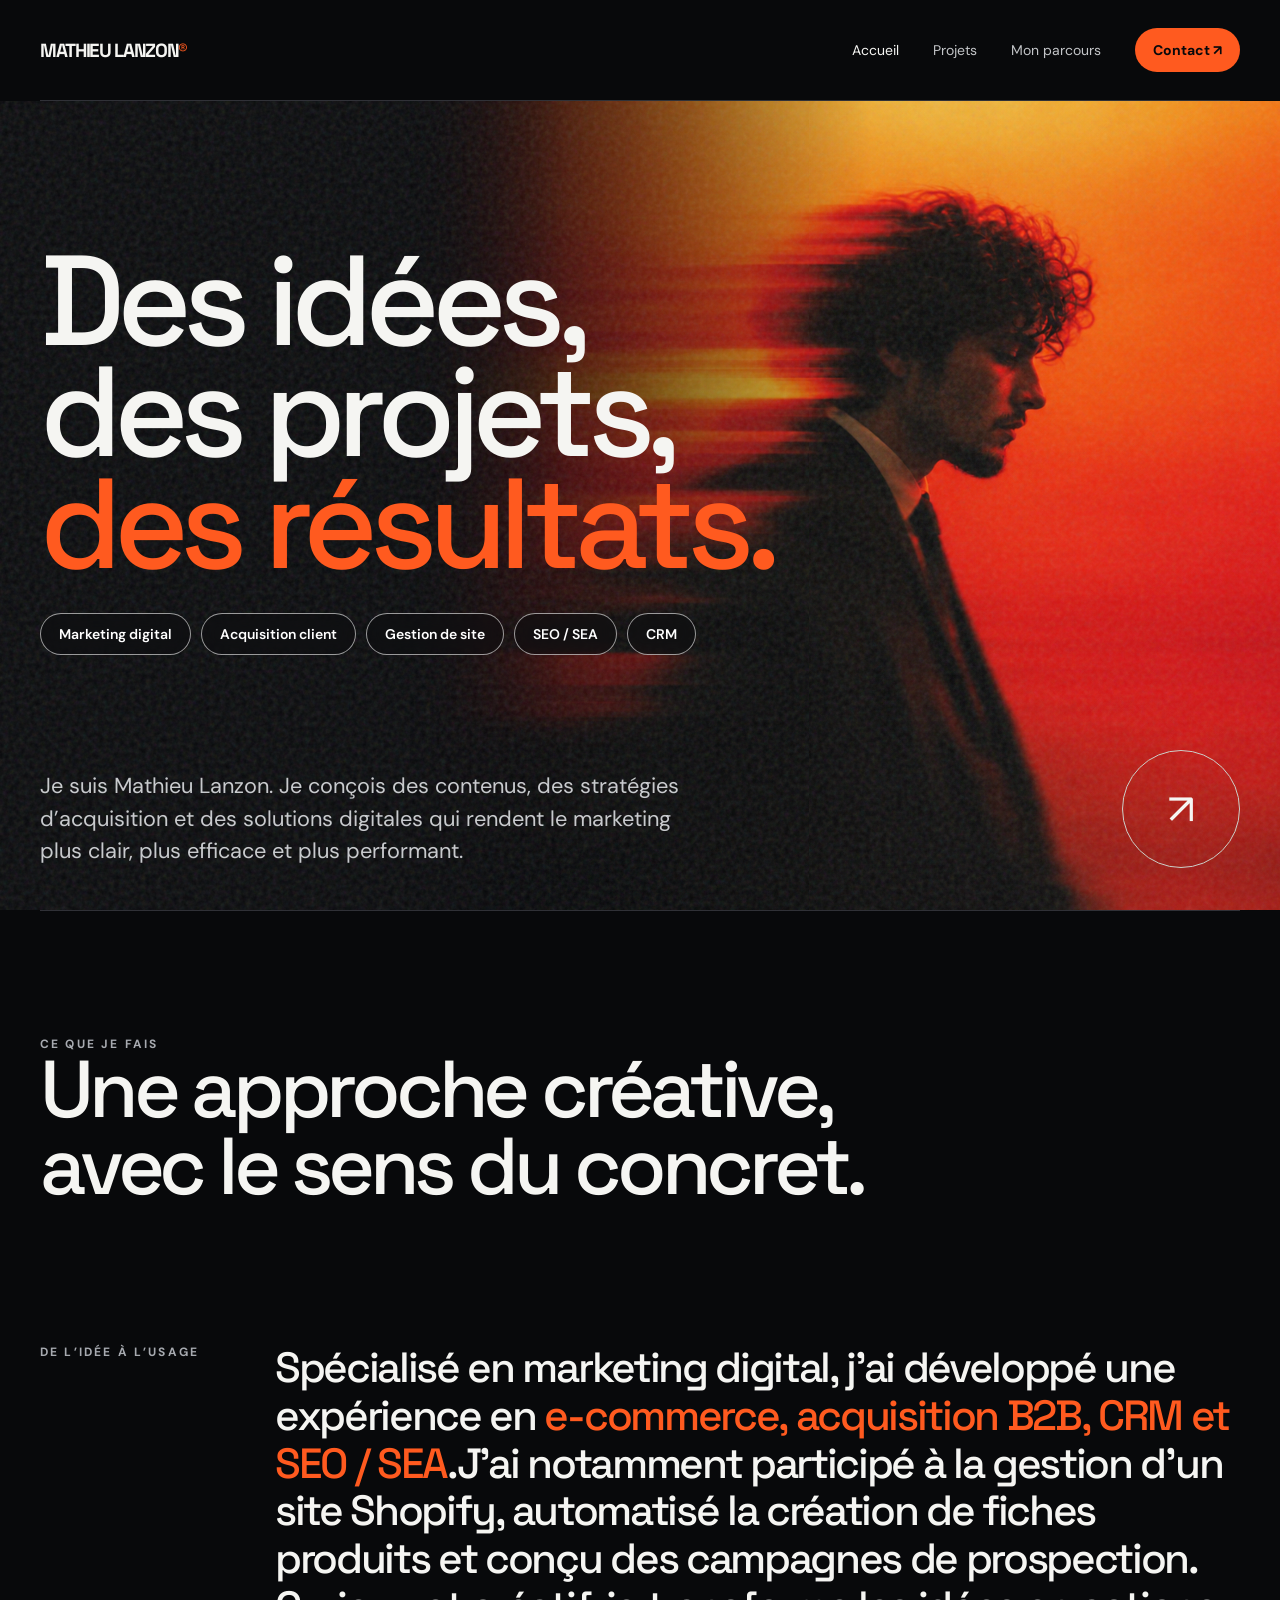
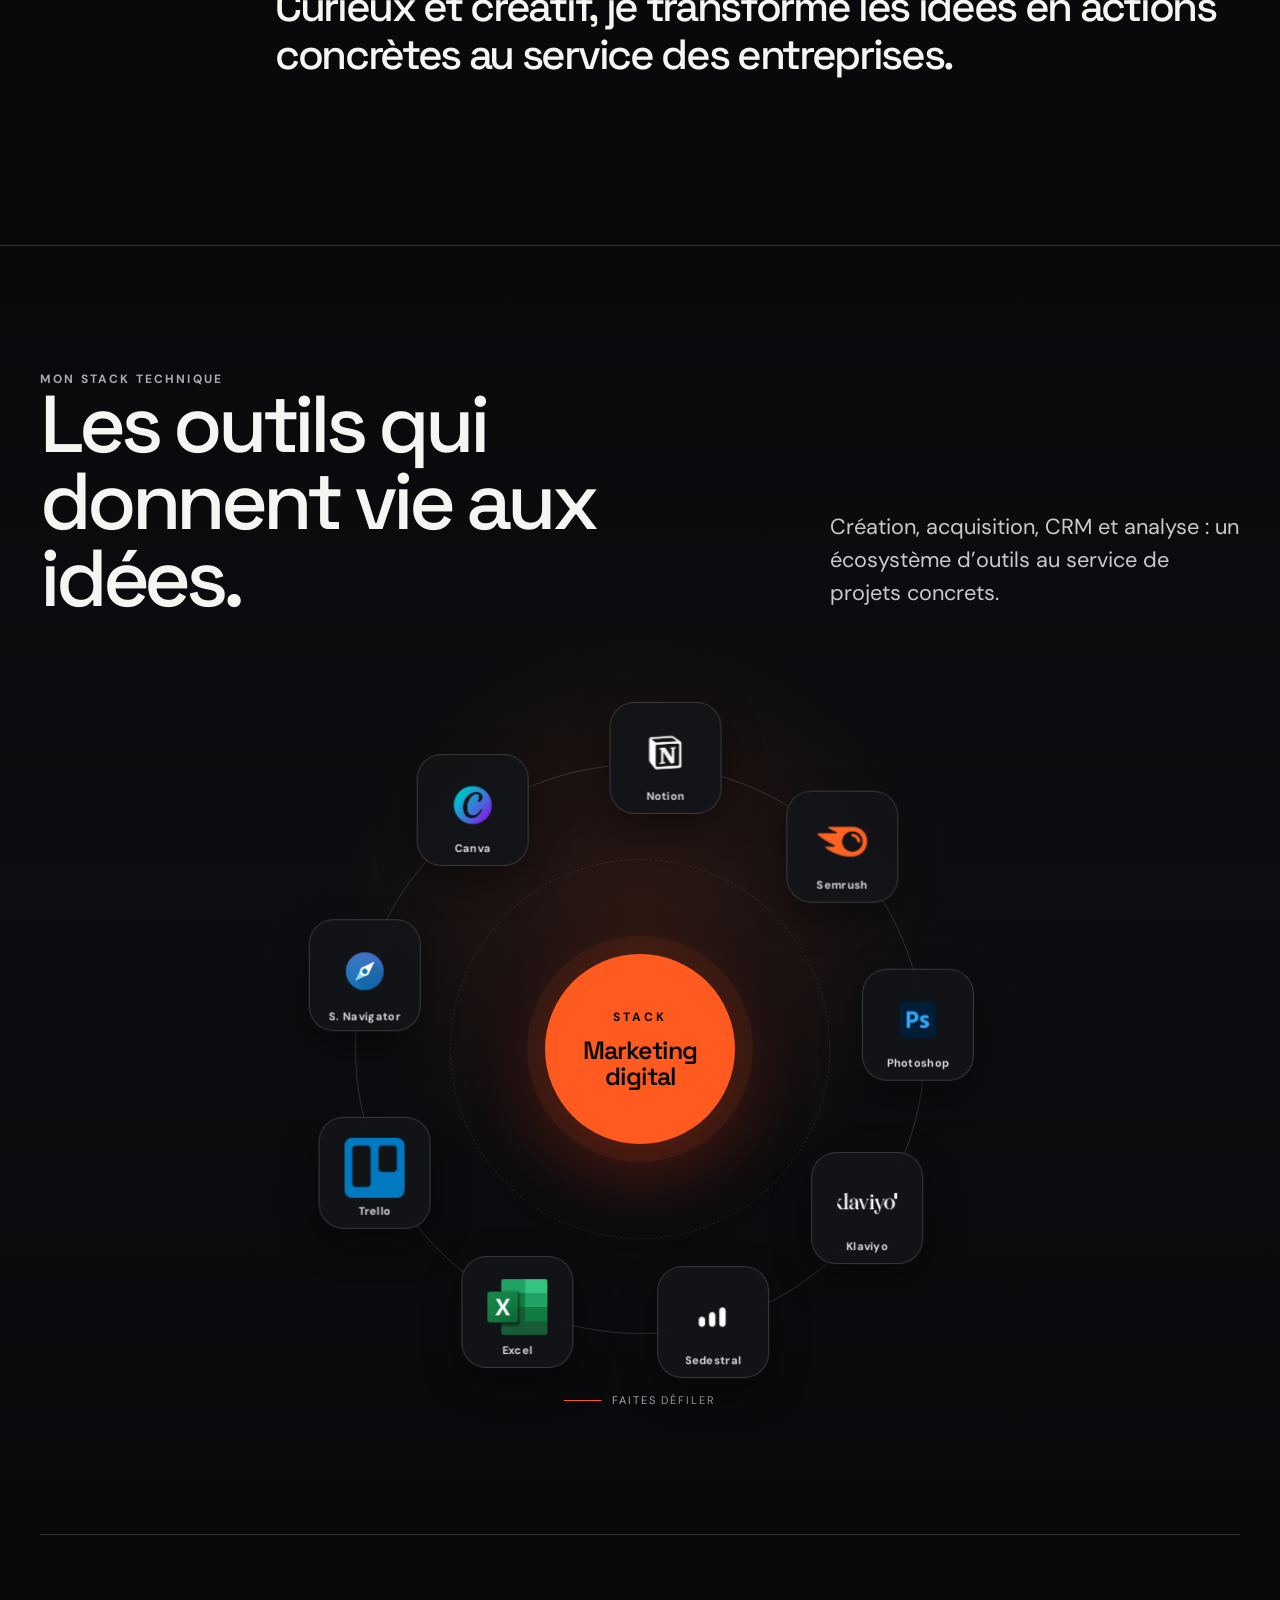
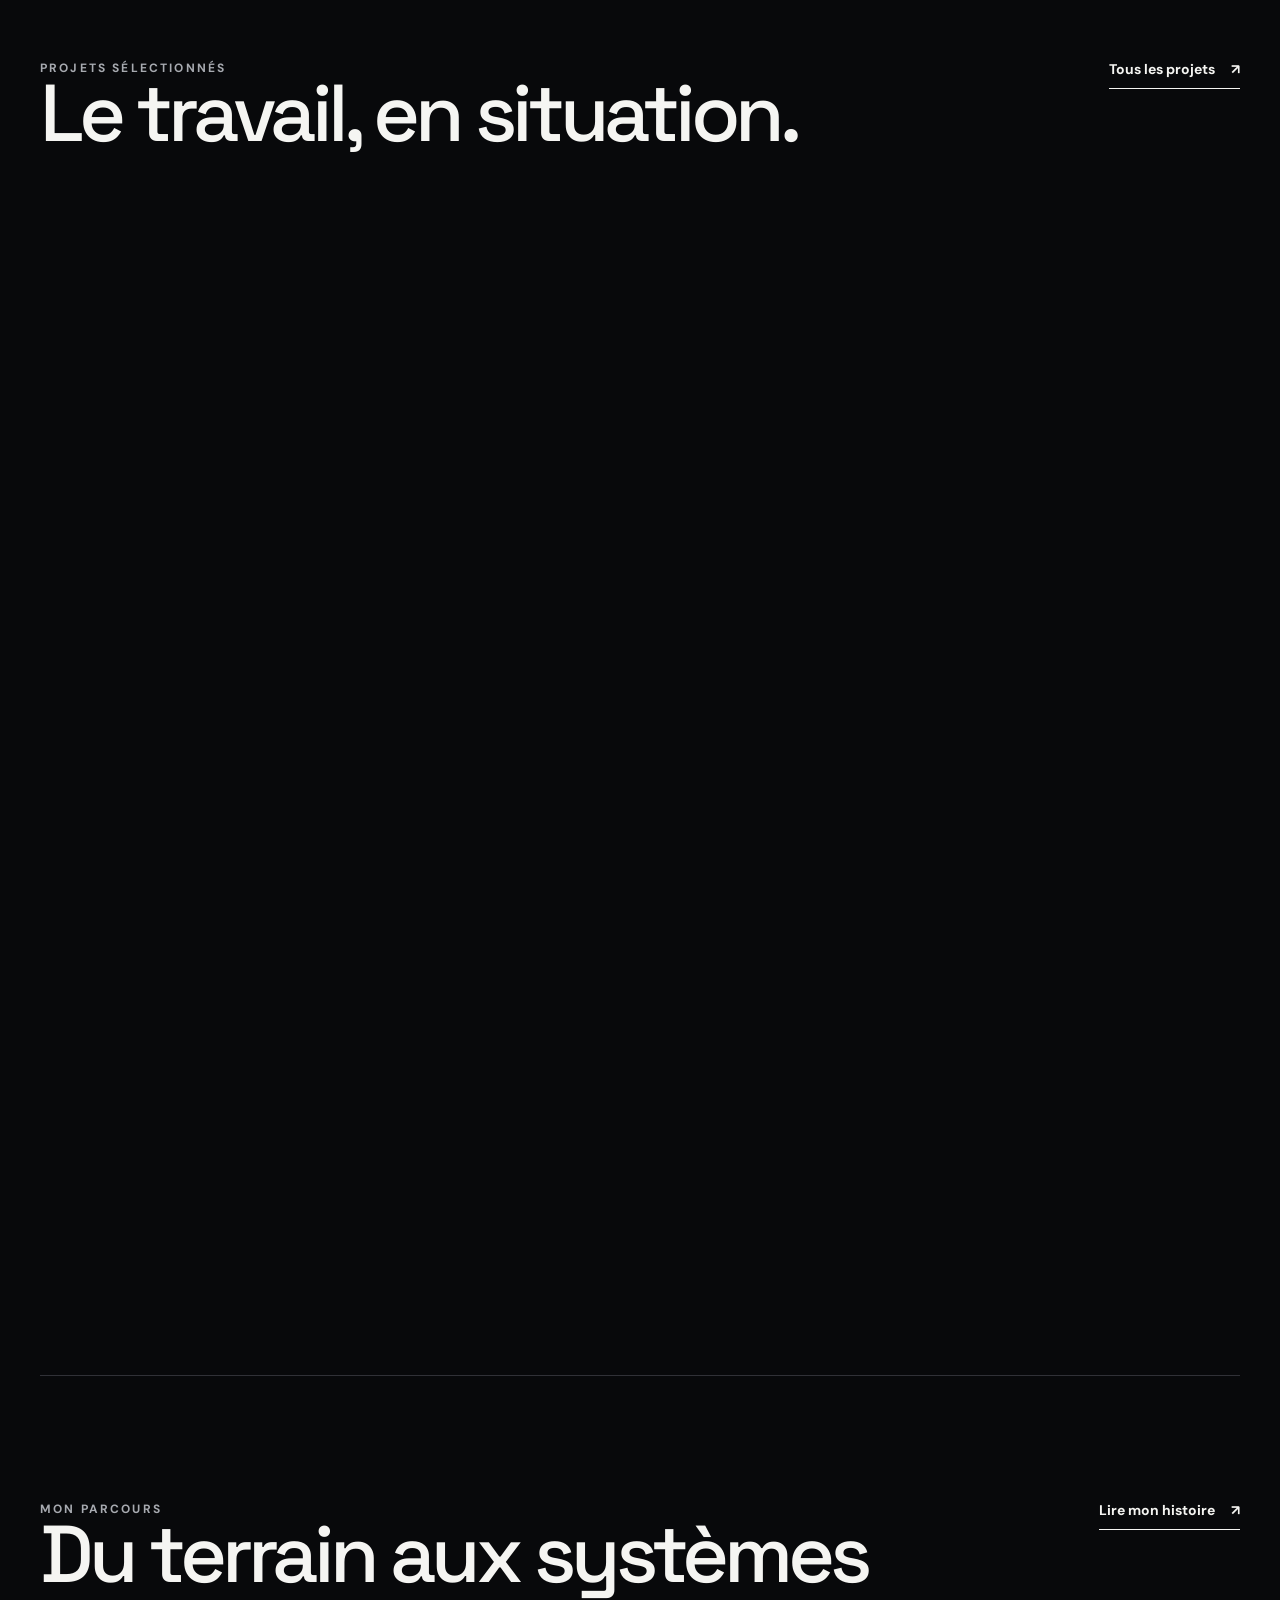
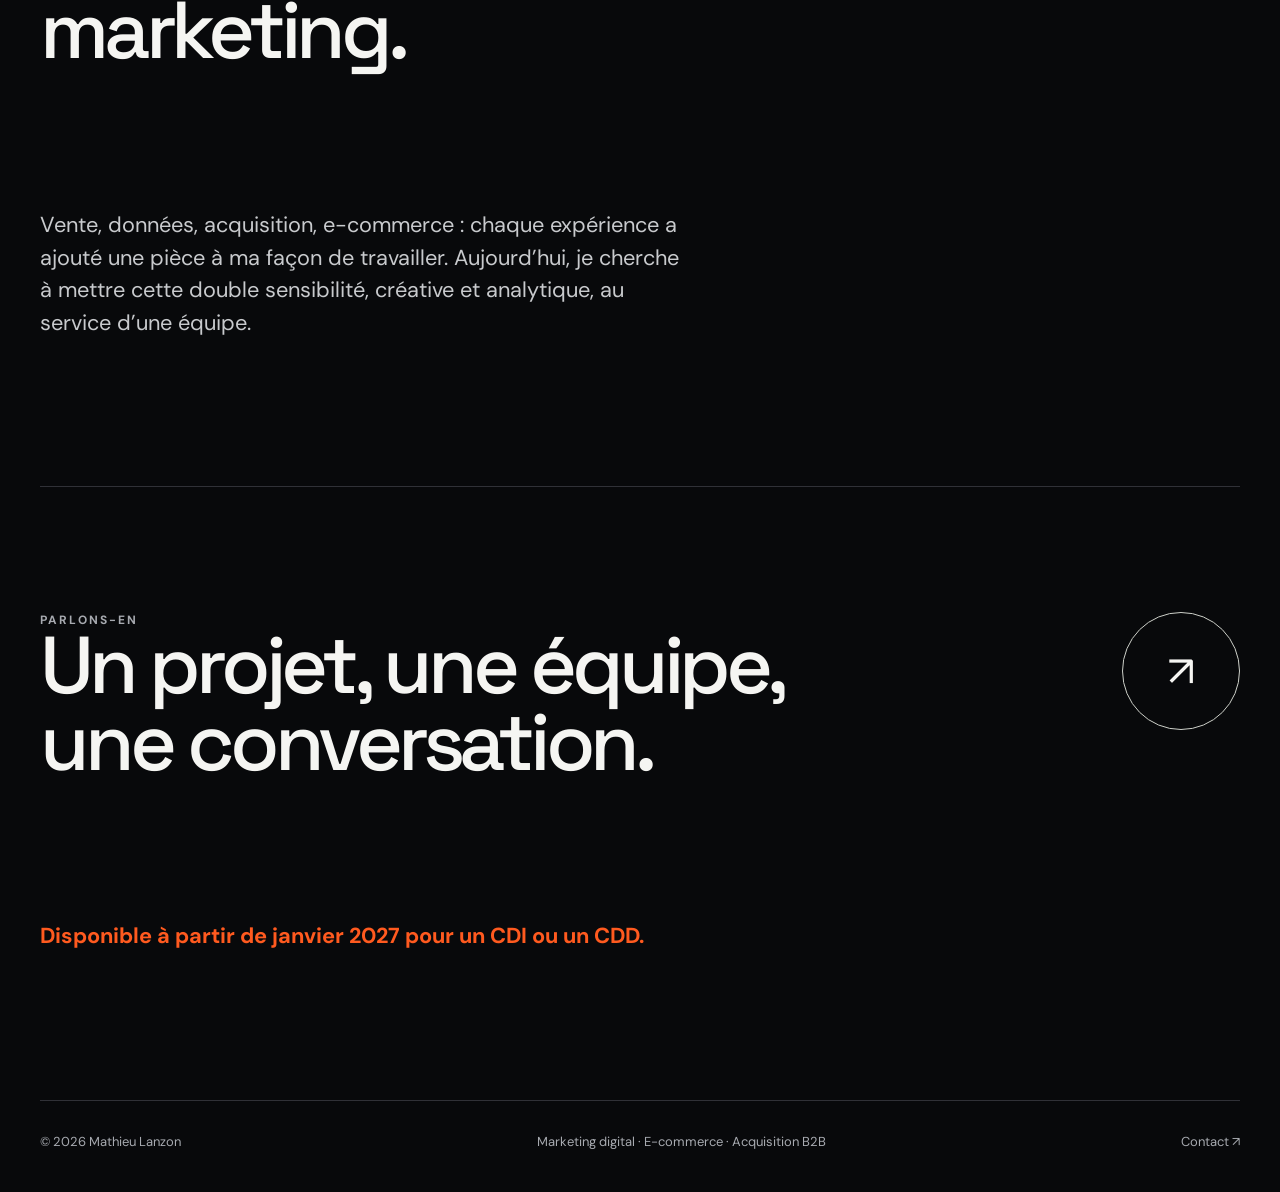
==== commit 50a0c5e2: "Update index.html" ====
--- a/index.html
+++ b/index.html
@@ -1 +1 @@
-<!doctype html><html lang="fr"><head><meta charset="utf-8"><meta name="viewport" content="width=device-width,initial-scale=1"><meta name="theme-color" content="#08090b"><meta name="description" content="Mathieu Lanzon — marketing digital, e-commerce, acquisition B2B et analyse de données."><title>Mathieu Lanzon — Marketing digital & e-commerce</title><link rel="icon" href="data:image/svg+xml,%3Csvg xmlns='http://www.w3.org/2000/svg' viewBox='0 0 64 64'%3E%3Crect width='64' height='64' rx='13' fill='%2308090b'/%3E%3Cpath d='M12 46V18h8l12 18 12-18h8v28h-8V30L32 47 20 30v16z' fill='%23ff5a1f'/%3E%3C/svg%3E"><link rel="stylesheet" href="styles.css" defer></head><body><a class="skip" href="#main">Aller au contenu</a><header class="site-header wrap"><a class="brand" href="index.html">MATHIEU LANZON<b>®</b></a><button class="menu-toggle" aria-controls="navigation" aria-expanded="false">Menu</button><nav class="nav" id="navigation" aria-label="Navigation principale"><a href="index.html" aria-current="page">Accueil</a><a href="projets.html">Projets</a><a href="parcours.html">Mon parcours</a><a class="nav-contact" href="contact.html">Contact ↗</a></nav></header><main id="main"><section class="hero"><div class="wrap hero-content"><h1>Des idées,<br>des projets,<br><em>des résultats.</em></h1><div class="skill-pills" aria-label="Compétences"><span>Marketing digital</span><span>Acquisition client</span><span>Gestion de site</span><span>SEO / SEA</span><span>CRM</span></div><div class="hero-bottom"><p class="lead">Je suis Mathieu Lanzon. Je conçois des contenus, des stratégies d’acquisition et des solutions digitales qui rendent le marketing plus clair, plus efficace et plus performant.</p><a class="round-link" href="projets.html" aria-label="Découvrir mes projets">↗</a></div></div></section><section class="section wrap"><div class="section-top"><div><div class="eyebrow">Ce que je fais</div><h2>Une approche créative, avec le sens du concret.</h2></div></div><div class="statement"><div class="micro">De l’idée à l’usage</div><p>Spécialisé en marketing digital, j’ai développé une expérience en <strong>e-commerce, acquisition B2B, CRM et SEO / SEA</strong>. J’ai notamment participé à la gestion d’un site Shopify, automatisé la création de fiches produits et conçu des campagnes de prospection. Curieux et créatif, je transforme les idées en actions concrètes au service des entreprises.</p></div></section><section class="section stack-section" aria-labelledby="stack-title"><div class="wrap"><div class="section-top stack-heading"><div><div class="eyebrow">Mon stack technique</div><h2 id="stack-title">Les outils qui donnent vie aux idées.</h2></div><p class="lead">Création, acquisition, CRM et analyse&nbsp;: un écosystème d’outils au service de projets concrets.</p></div><div class="stack-orbit" data-stack-orbit><div class="orbit-ring orbit-ring-one" aria-hidden="true"></div><div class="orbit-ring orbit-ring-two" aria-hidden="true"></div><div class="stack-core"><span>STACK</span><strong>Marketing<br>digital</strong></div><ul class="stack-logos" aria-label="Outils maîtrisés"><li class="stack-logo" data-angle="-90"><div class="stack-logo-card"><img src="stack-scribus.svg" alt="Sales Navigator"><span>S. Navigator</span></div></li><li class="stack-logo" data-angle="-50"><div class="stack-logo-card"><img src="stack-canva.svg" alt="Canva"><span>Canva</span></div></li><li class="stack-logo" data-angle="-10"><div class="stack-logo-card"><img src="stack-notion.svg" alt="Notion"><span>Notion</span></div></li><li class="stack-logo" data-angle="30"><div class="stack-logo-card"><img src="stack-semrush.svg" alt="Semrush"><span>Semrush</span></div></li><li class="stack-logo" data-angle="70"><div class="stack-logo-card"><img src="stack-photoshop.svg" alt="Adobe Photoshop"><span>Photoshop</span></div></li><li class="stack-logo" data-angle="110"><div class="stack-logo-card"><img src="stack-klaviyo.svg" alt="Klaviyo"><span>Klaviyo</span></div></li><li class="stack-logo" data-angle="150"><div class="stack-logo-card"><img src="stack-sedestral.svg" alt="Sedestral"><span>Sedestral</span></div></li><li class="stack-logo" data-angle="190"><div class="stack-logo-card"><img src="stack-excel.svg" alt="Microsoft Excel"><span>Excel</span></div></li><li class="stack-logo" data-angle="230"><div class="stack-logo-card"><img src="stack-trello.svg" alt="Trello"><span>Trello</span></div></li></ul><div class="stack-scroll-hint" aria-hidden="true"><span></span> Faites défiler</div></div></div></section><section class="section wrap"><div class="section-top"><div><div class="eyebrow">Projets sélectionnés</div><h2>Le travail, en situation.</h2></div><a class="text-link" href="projets.html">Tous les projets <span>↗</span></a></div><div class="card-grid reveal-grid"><a class="project-card" style="--glow:#ff651f" href="projets.html#shopify"><div class="card-meta"><span>E-commerce</span><span class="card-arrow">↗</span></div><div><h3>Une boutique Shopify cohérente, du produit à l’image.</h3><p>Contribution à la conception du site Padel Par4, à la présentation des produits et à ses contenus.</p></div></a><a class="project-card" style="--glow:#dc241f" href="projets.html#automatisation"><div class="card-meta"><span>Automatisation</span><span class="card-arrow">↗</span></div><div><h3>Des fiches produits générées, puis relues et ajustées.</h3><p>Un outil Google Sheets et Apps Script pour préparer des contenus SEO avant leur export vers Shopify.</p></div></a><a class="project-card" style="--glow:#ffc247" href="projets.html#acquisition"><div class="card-meta"><span>Acquisition B2B</span><span class="card-arrow">↗</span></div><div><h3>Une prospection construite étape par étape.</h3><p>Un plan d’acquisition pour Groupe Intercables, du ciblage à la préparation des messages.</p></div></a><a class="project-card" style="--glow:#a84a21" href="projets.html#donnees"><div class="card-meta"><span>Données</span><span class="card-arrow">↗</span></div><div><h3>Des indicateurs lisibles pour éclairer les décisions.</h3><p>Bases Excel et tableaux de management visuel pour le suivi de la performance à la SNCF.</p></div></a></div></section><section class="section wrap neon-section neon-section--top"><div class="neon-filaments" aria-hidden="true"><i></i><i></i><i></i></div><div class="section-top"><div><div class="eyebrow">Mon parcours</div><h2>Du terrain aux systèmes marketing.</h2></div><a class="text-link" href="parcours.html">Lire mon histoire <span>↗</span></a></div><p class="lead">Vente, données, acquisition, e-commerce : chaque expérience a ajouté une pièce à ma façon de travailler. Aujourd’hui, je cherche à mettre cette double sensibilité, créative et analytique, au service d’une équipe.</p></section><section class="section wrap neon-section neon-section--bottom"><div class="neon-filaments" aria-hidden="true"><i></i><i></i><i></i></div><div class="section-top"><div><div class="eyebrow">Parlons-en</div><h2>Un projet, une équipe, une conversation.</h2></div><a class="round-link" href="contact.html" aria-label="Aller à la page contact">↗</a></div><p class="lead">Disponible à partir de janvier 2027 pour un CDI ou un CDD.</p></section></main><footer class="footer wrap"><span>© 2026 Mathieu Lanzon</span><span>Marketing digital · E-commerce · Acquisition B2B</span><a href="contact.html">Contact ↗</a></footer><script src="site.js" defer></script></body></html>
+<!doctype html><html lang="fr"><head><meta charset="utf-8"><meta name="viewport" content="width=device-width,initial-scale=1"><meta name="theme-color" content="#08090b"><meta name="description" content="Mathieu Lanzon — marketing digital, e-commerce, acquisition B2B et analyse de données."><title>Mathieu Lanzon — Marketing digital & e-commerce</title><link rel="icon" href="data:image/svg+xml,%3Csvg xmlns='http://www.w3.org/2000/svg' viewBox='0 0 64 64'%3E%3Crect width='64' height='64' rx='13' fill='%2308090b'/%3E%3Cpath d='M12 46V18h8l12 18 12-18h8v28h-8V30L32 47 20 30v16z' fill='%23ff5a1f'/%3E%3C/svg%3E"><link rel="stylesheet" href="styles.css" defer></head><body><a class="skip" href="#main">Aller au contenu</a><header class="site-header wrap"><a class="brand" href="index.html">MATHIEU LANZON<b>®</b></a><button class="menu-toggle" aria-controls="navigation" aria-expanded="false">Menu</button><nav class="nav" id="navigation" aria-label="Navigation principale"><a href="index.html" aria-current="page">Accueil</a><a href="projets.html">Projets</a><a href="parcours.html">Mon parcours</a><a class="nav-contact" href="contact.html">Contact ↗</a></nav></header><main id="main"><section class="hero"><div class="wrap hero-content"><h1>Des idées,<br>des projets,<br><em>des résultats.</em></h1><div class="skill-pills" aria-label="Compétences"><span>Marketing digital</span><span>Acquisition client</span><span>Gestion de site</span><span>SEO / SEA</span><span>CRM</span></div><div class="hero-bottom"><p class="lead">Je suis Mathieu Lanzon. Je conçois des contenus, des stratégies d’acquisition et des solutions digitales qui rendent le marketing plus clair, plus efficace et plus performant.</p><a class="round-link" href="projets.html" aria-label="Découvrir mes projets">↗</a></div></div></section><section class="section wrap"><div class="section-top"><div><div class="eyebrow">Ce que je fais</div><h2>Une approche créative, avec le sens du concret.</h2></div></div><div class="statement"><div class="micro">De l’idée à l’usage</div><p class="profile-copy"><span class="profile-intro">Spécialisé en marketing digital, j’ai développé une expérience en <strong>e-commerce, acquisition B2B, CRM et SEO / SEA</strong>.</span><span class="profile-detail">J’ai notamment participé à la gestion d’un site Shopify, automatisé la création de fiches produits et conçu des campagnes de prospection. Curieux et créatif, je transforme les idées en actions concrètes au service des entreprises.</span></p></div></section><section class="section stack-section" aria-labelledby="stack-title"><div class="wrap"><div class="section-top stack-heading"><div><div class="eyebrow">Mon stack technique</div><h2 id="stack-title">Les outils qui donnent vie aux idées.</h2></div><p class="lead">Création, acquisition, CRM et analyse&nbsp;: un écosystème d’outils au service de projets concrets.</p></div><div class="stack-orbit" data-stack-orbit><div class="orbit-ring orbit-ring-one" aria-hidden="true"></div><div class="orbit-ring orbit-ring-two" aria-hidden="true"></div><div class="stack-core"><span>STACK</span><strong>Marketing<br>digital</strong></div><ul class="stack-logos" aria-label="Outils maîtrisés"><li class="stack-logo" data-angle="-90"><div class="stack-logo-card"><img src="stack-scribus.svg" alt="Sales Navigator"><span>S. Navigator</span></div></li><li class="stack-logo" data-angle="-50"><div class="stack-logo-card"><img src="stack-canva.svg" alt="Canva"><span>Canva</span></div></li><li class="stack-logo" data-angle="-10"><div class="stack-logo-card"><img src="stack-notion.svg" alt="Notion"><span>Notion</span></div></li><li class="stack-logo" data-angle="30"><div class="stack-logo-card"><img src="stack-semrush.svg" alt="Semrush"><span>Semrush</span></div></li><li class="stack-logo" data-angle="70"><div class="stack-logo-card"><img src="stack-photoshop.svg" alt="Adobe Photoshop"><span>Photoshop</span></div></li><li class="stack-logo" data-angle="110"><div class="stack-logo-card"><img src="stack-klaviyo.svg" alt="Klaviyo"><span>Klaviyo</span></div></li><li class="stack-logo" data-angle="150"><div class="stack-logo-card"><img src="stack-sedestral.svg" alt="Sedestral"><span>Sedestral</span></div></li><li class="stack-logo" data-angle="190"><div class="stack-logo-card"><img src="stack-excel.svg" alt="Microsoft Excel"><span>Excel</span></div></li><li class="stack-logo" data-angle="230"><div class="stack-logo-card"><img src="stack-trello.svg" alt="Trello"><span>Trello</span></div></li></ul><div class="stack-scroll-hint" aria-hidden="true"><span></span> Faites défiler</div></div></div></section><section class="section wrap"><div class="section-top"><div><div class="eyebrow">Projets sélectionnés</div><h2>Le travail, en situation.</h2></div><a class="text-link" href="projets.html">Tous les projets <span>↗</span></a></div><div class="card-grid reveal-grid"><a class="project-card" style="--glow:#ff651f" href="projets.html#shopify"><div class="card-meta"><span>E-commerce</span><span class="card-arrow">↗</span></div><div><h3>Une boutique Shopify cohérente, du produit à l’image.</h3><p>Contribution à la conception du site Padel Par4, à la présentation des produits et à ses contenus.</p></div></a><a class="project-card" style="--glow:#dc241f" href="projets.html#automatisation"><div class="card-meta"><span>Automatisation</span><span class="card-arrow">↗</span></div><div><h3>Des fiches produits générées, puis relues et ajustées.</h3><p>Un outil Google Sheets et Apps Script pour préparer des contenus SEO avant leur export vers Shopify.</p></div></a><a class="project-card" style="--glow:#ffc247" href="projets.html#acquisition"><div class="card-meta"><span>Acquisition B2B</span><span class="card-arrow">↗</span></div><div><h3>Une prospection construite étape par étape.</h3><p>Un plan d’acquisition pour Groupe Intercables, du ciblage à la préparation des messages.</p></div></a><a class="project-card" style="--glow:#a84a21" href="projets.html#donnees"><div class="card-meta"><span>Données</span><span class="card-arrow">↗</span></div><div><h3>Des indicateurs lisibles pour éclairer les décisions.</h3><p>Bases Excel et tableaux de management visuel pour le suivi de la performance à la SNCF.</p></div></a></div></section><section class="section wrap neon-section neon-section--top"><div class="neon-filaments" aria-hidden="true"><i></i><i></i><i></i></div><div class="section-top"><div><div class="eyebrow">Mon parcours</div><h2>Du terrain aux systèmes marketing.</h2></div><a class="text-link" href="parcours.html">Lire mon histoire <span>↗</span></a></div><p class="lead">Vente, données, acquisition, e-commerce : chaque expérience a ajouté une pièce à ma façon de travailler. Aujourd’hui, je cherche à mettre cette double sensibilité, créative et analytique, au service d’une équipe.</p></section><section class="section wrap neon-section neon-section--bottom"><div class="neon-filaments" aria-hidden="true"><i></i><i></i><i></i></div><div class="section-top"><div><div class="eyebrow">Parlons-en</div><h2>Un projet, une équipe, une conversation.</h2></div><a class="round-link" href="contact.html" aria-label="Aller à la page contact">↗</a></div><p class="lead">Disponible à partir de janvier 2027 pour un CDI ou un CDD.</p></section></main><footer class="footer wrap"><span>© 2026 Mathieu Lanzon</span><span>Marketing digital · E-commerce · Acquisition B2B</span><a href="contact.html">Contact ↗</a></footer><script src="site.js" defer></script></body></html>
--- a/styles.css
+++ b/styles.css
@@ -16,3 +16,6 @@
 .neon-filaments i,.neon-section--top .neon-filaments i,.neon-section--bottom .neon-filaments i{left:-8%;right:auto;bottom:auto;width:116%;height:2px;transform-origin:left center;clip-path:inset(0 var(--neon-clip,100%) 0 0)}.neon-filaments i:nth-child(1),.neon-section--bottom .neon-filaments i:nth-child(1){left:-8%;right:auto;top:18%;transform:rotate(1.8deg)}.neon-filaments i:nth-child(2),.neon-section--bottom .neon-filaments i:nth-child(2){left:auto;right:-8%;top:51%;width:116%;height:3px;transform:rotate(-2.2deg);transform-origin:right center;clip-path:inset(0 0 0 var(--neon-clip,100%))}.neon-filaments i:nth-child(3),.neon-section--bottom .neon-filaments i:nth-child(3){left:-8%;right:auto;top:82%;transform:rotate(1.2deg)}.neon-section--bottom .neon-filaments i:nth-child(1){top:12%;transform:rotate(-1.5deg)}.neon-section--bottom .neon-filaments i:nth-child(2){top:48%;transform:rotate(1.8deg)}.neon-section--bottom .neon-filaments i:nth-child(3){top:84%;transform:rotate(-1deg)}@media(max-width:800px){.stack-logo:first-child img{max-width:62px;max-height:52px}.neon-filaments i,.neon-section--top .neon-filaments i,.neon-section--bottom .neon-filaments i{width:124%}}
 
 .neon-section--bottom>.lead{color:var(--accent);font-weight:700}
+
+/* Project cards reveal progressively while scrolling */
+.reveal-grid .project-card{opacity:0;transform:translateY(68px) scale(.975);transition:opacity .72s cubic-bezier(.2,.7,.2,1),transform .72s cubic-bezier(.2,.7,.2,1),border-color .2s}.reveal-grid .project-card.is-visible{opacity:1;transform:translateY(0) scale(1)}.reveal-grid .project-card.is-visible:hover{transform:translateY(-4px) scale(1)}@media(prefers-reduced-motion:reduce){.reveal-grid .project-card{opacity:1;transform:none;transition:none}}
